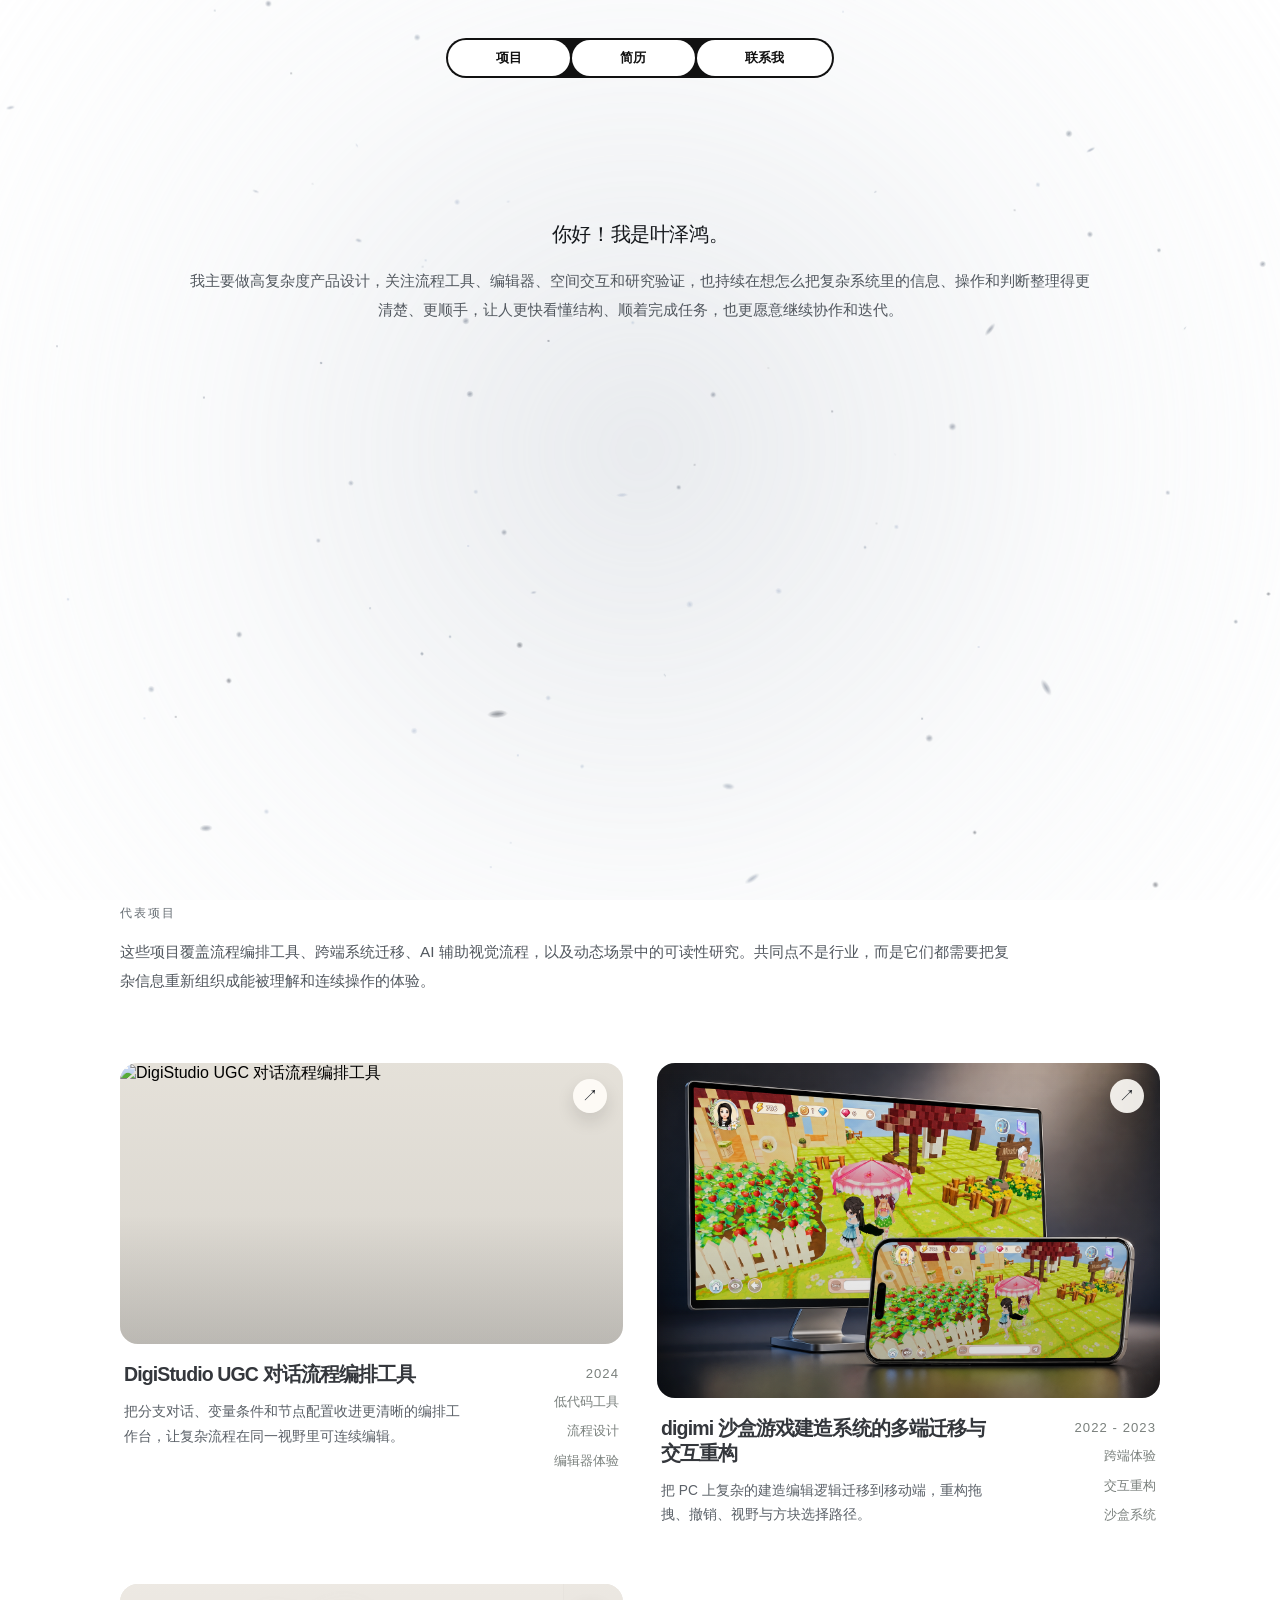
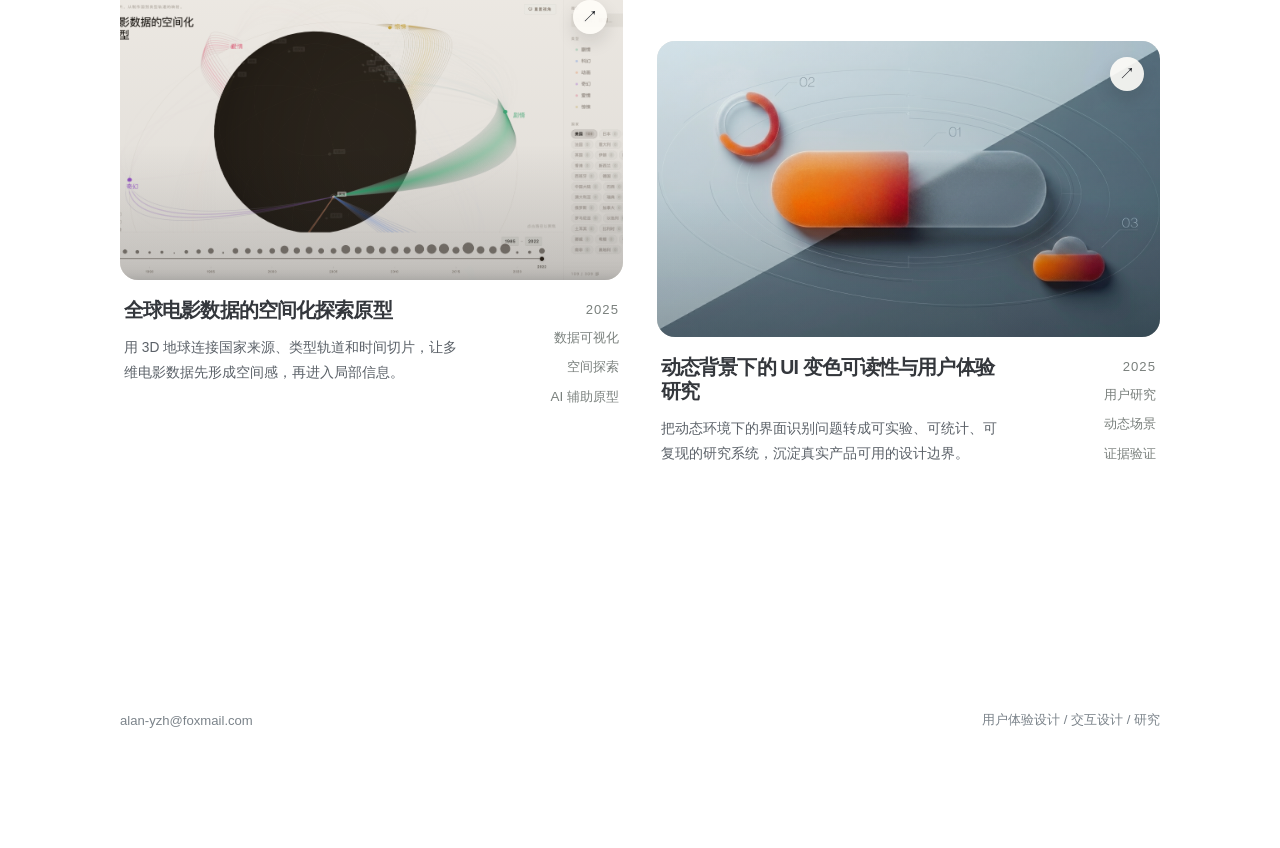
==== index.html @ 1cbdd687 "Initial commit" ====
<!DOCTYPE html>
<html lang="zh-CN">
  <head>
    <meta charset="UTF-8" />
    <meta name="viewport" content="width=device-width, initial-scale=1.0" />
    <title>叶泽鸿 | 作品集</title>
    <meta
      name="description"
      content="叶泽鸿的 UX 作品集首页，聚焦高复杂度 B 端中台、低代码工具、空间计算与研究驱动设计案例。"
    />
    <link rel="stylesheet" href="./css/styles.css?v=20260617-index-v23" />
  </head>
  <body>
    <div class="hero-particles" aria-hidden="true">
      <div class="particles-container" id="heroParticles"></div>
    </div>
    <header class="site-header">
      <nav class="site-nav pill-nav" aria-label="主导航">
        <a class="pill-link is-active" href="#work" aria-current="page">
          <span class="pill-link__label">项目</span>
          <span class="pill-link__label-hover" aria-hidden="true">项目</span>
          <span class="pill-link__surface" aria-hidden="true"></span>
        </a>
        <a class="pill-link" href="./assets/portfolio.pdf" target="_blank" rel="noreferrer">
          <span class="pill-link__label">简历</span>
          <span class="pill-link__label-hover" aria-hidden="true">简历</span>
          <span class="pill-link__surface" aria-hidden="true"></span>
        </a>
        <a class="pill-link" href="mailto:alan-yzh@foxmail.com">
          <span class="pill-link__label">联系我</span>
          <span class="pill-link__label-hover" aria-hidden="true">联系我</span>
          <span class="pill-link__surface" aria-hidden="true"></span>
        </a>
      </nav>
    </header>

    <main id="top">
      <section class="hero-section">
        <div class="hero-copy">
          <p class="eyebrow">你好！我是叶泽鸿。</p>
          <h1>
            我主要做高复杂度产品设计，关注流程工具、编辑器、空间交互和研究验证，也持续在想怎么把复杂系统里的信息、操作和判断整理得更清楚、更顺手，让人更快看懂结构、顺着完成任务，也更愿意继续协作和迭代。
          </h1>
        </div>
      </section>

      <section class="work-section" id="work">
        <div class="work-heading">
          <div>
            <p class="work-kicker">代表项目</p>
            <h2>
              这些项目覆盖流程编排工具、跨端系统迁移、AI 辅助视觉流程，以及动态场景中的可读性研究。共同点不是行业，而是它们都需要把复杂信息重新组织成能被理解和连续操作的体验。
            </h2>
          </div>
        </div>

        <div class="project-grid" id="projectGrid" aria-label="项目瀑布流"></div>
      </section>
    </main>

    <footer class="site-footer">
      <p>alan-yzh@foxmail.com</p>
      <p>用户体验设计 / 交互设计 / 研究</p>
    </footer>

    <div class="toast" id="toast" role="status" aria-live="polite">
      详细案例页正在整理中，当前先开放首页浏览。
    </div>

    <script src="./js/script.js?v=20260616-index-v23"></script>
  </body>
</html>
---- css/styles.css ----
:root {
  --bg: #ffffff;
  --surface: rgba(255, 255, 255, 0.92);
  --surface-soft: #f6f6f4;
  --text: #15181c;
  --muted: #666d73;
  --line: rgba(21, 24, 28, 0.08);
  --shadow: 0 14px 36px rgba(26, 28, 33, 0.05);
  --shadow-hover: 0 20px 52px rgba(26, 28, 33, 0.08);
  --navy: #0a1635;
  --orange: #da6f4a;
  --yellow: #efc44e;
  --blue: #4468d9;
  --green: #67a974;
  --pink: #d7a9ee;
  --radius: 28px;
  --radius-sm: 18px;
  --max-width: min(1040px, calc(100vw - 216px));
  --ease: 280ms cubic-bezier(0.2, 0.75, 0.2, 1);
  --space-xs: 0.5rem;
  --space-sm: 1rem;
  --space-md: 2rem;
  --space-lg: 4rem;
  --space-xl: 6.5rem;
  --font-h1: 2.75rem;
  --font-h2: 1.85rem;
  --font-h3: 1.25rem;
  --font-body: 1rem;
  --line-height-body: 1.65;
  --color-title: #0f172a;
  --color-body: #475569;
  --color-muted: #94a3b8;
  --blue-deep: #1e40af;
  --blue-light: #60a5fa;
  --gradient-primary: linear-gradient(135deg, #1e40af 0%, #60a5fa 100%);
  --bg-pure: #ffffff;
  --bg-subtle: #f8fafc;
  --bg-card: #ffffff;
  --border-hairline: 1px solid #e2e8f0;
  color-scheme: light;
  font-family: "Avenir Next", "SF Pro Display", "PingFang SC", "Hiragino Sans GB", "Microsoft YaHei", sans-serif;
}

.theme-digimi {
  --theme-accent: #ff7a00;
  --theme-accent-rgb: 255, 122, 0;
  --theme-bg-light: #ffffff;
  --editor-grid-dot: rgba(148, 163, 184, 0.18);
}

.theme-neighbor {
  --theme-accent: #007aff;
  --theme-accent-rgb: 0, 122, 255;
  --theme-bg-light: #f5f9ff;
  --editor-grid-dot: rgba(148, 163, 184, 0.18);
}

.theme-digistudio {
  --theme-accent: var(--blue-deep);
  --theme-accent-rgb: 30, 64, 175;
  --theme-bg-light: #ffffff;
  --editor-line: rgba(15, 23, 42, 0.12);
  --editor-line-strong: rgba(15, 23, 42, 0.18);
  --editor-highlight: rgba(255, 255, 255, 0.82);
  --editor-grid-dot: rgba(148, 163, 184, 0.18);
}

.theme-movie3d {
  --theme-accent: #5f79a4;
  --theme-accent-rgb: 95, 121, 164;
  --theme-bg-light: #ffffff;
  --gradient-primary: linear-gradient(135deg, #4d6690 0%, #a2b4cc 100%);
  --editor-grid-dot: rgba(148, 163, 184, 0.18);
  --movie-grid-dot: rgba(164, 178, 202, 0.16);
  --movie-line: rgba(95, 121, 164, 0.12);
  --movie-line-strong: rgba(95, 121, 164, 0.18);
  --movie-highlight: rgba(255, 255, 255, 0.84);
}

.theme-readability {
  --theme-accent: #b6781e;
  --theme-accent-rgb: 182, 120, 30;
  --theme-bg-light: #ffffff;
  --gradient-primary: linear-gradient(135deg, #8f6120 0%, #d2a352 100%);
  --readability-teal: #b6781e;
  --readability-teal-deep: #2c3035;
  --readability-safe: #5e6369;
  --readability-warn: #b6781e;
  --readability-danger: #2c3035;
  --readability-panel: #f5f5f7;
  --readability-line: rgba(182, 120, 30, 0.14);
  --readability-line-strong: rgba(44, 48, 53, 0.14);
  --readability-card-line: rgba(44, 48, 53, 0.11);
  --readability-card-line-warm: rgba(182, 120, 30, 0.2);
  --readability-card-highlight: rgba(255, 255, 255, 0.88);
  --readability-eyebrow-size: 0.78rem;
  --readability-title-size: clamp(1.875rem, 3.6vw, 2.5rem);
  --readability-subtitle-size: clamp(1.06rem, 1.45vw, 1.2rem);
  --readability-body-size: 1rem;
}

.canvas-grid-bg {
  background-image: radial-gradient(#e2e8f0 1.5px, transparent 1.5px);
  background-size: 16px 16px;
}

body.case-page {
  font-family: "Avenir Next", "SF Pro Display", "PingFang SC", "Hiragino Sans GB", "Microsoft YaHei", sans-serif;
  color: var(--color-title);
  line-height: var(--line-height-body);
  background-color: var(--bg-pure);
}

body:not(.case-page) {
  position: relative;
  isolation: isolate;
}

body:not(.case-page) > *:not(.hero-particles) {
  position: relative;
  z-index: 1;
}

body.case-page p {
  color: var(--color-body);
  max-width: 35rem;
  margin-bottom: var(--space-sm);
}

/* This case study uses full-width narrative blocks instead of the default narrow column. */
.theme-readability .case-main p,
.theme-readability .case-main blockquote {
  max-width: none;
}

body.case-page p strong {
  color: var(--color-title);
}

*,
*::before,
*::after {
  box-sizing: border-box;
}

html {
  scroll-behavior: smooth;
}

body {
  margin: 0;
  min-height: 100vh;
  background: var(--bg);
  color: var(--text);
  overflow-x: hidden;
}

img {
  display: block;
  max-width: 100%;
}

figure {
  margin: 0;
}

a {
  color: inherit;
  text-decoration: none;
}

button {
  font: inherit;
}

.site-header,
main,
.site-footer {
  width: var(--max-width);
  margin: 0 auto;
}

/* Homepage */
.site-header {
  display: flex;
  justify-content: center;
  align-items: center;
  gap: 24px;
  padding: 38px 0 30px;
  opacity: 0;
  animation: fadeUpSoft 720ms 80ms cubic-bezier(0.2, 0.75, 0.2, 1) forwards;
}

.site-nav {
  display: flex;
  align-items: center;
  gap: 36px;
  color: var(--muted);
}

.site-nav a {
  position: relative;
  font-size: 0.84rem;
  transition: color var(--ease);
}

.site-nav a::after {
  content: "";
  position: absolute;
  left: 0;
  bottom: -8px;
  width: 100%;
  height: 1px;
  border-radius: 0;
  background: var(--text);
  transform: scaleX(0);
  transform-origin: left;
  transition:
    transform var(--ease),
    background var(--ease);
}

.site-nav a:hover,
.site-nav a:focus-visible {
  color: var(--text);
}

.site-nav a:hover::after,
.site-nav a:focus-visible::after {
  background: var(--text);
  transform: scaleX(1);
}

.pill-nav {
  display: inline-flex;
  align-items: center;
  justify-content: center;
  gap: 2px;
  padding: 2px;
  border-radius: 999px;
  background: #111111;
  border: 0;
  box-shadow: none;
}

.site-nav.pill-nav {
  flex-wrap: nowrap;
}

.site-nav.pill-nav .pill-link:hover,
.site-nav.pill-nav .pill-link:focus-visible {
  color: #ffffff;
}

.case-links.pill-nav {
  justify-content: center;
}

.pill-nav--project {
  justify-content: center;
}

.pill-nav a::after,
.pill-link::after {
  display: none !important;
}

.pill-link {
  position: relative;
  display: inline-flex;
  align-items: center;
  justify-content: center;
  min-height: 36px;
  padding: 0 48px;
  border-radius: 999px;
  border: 0;
  background: #ffffff;
  color: #111111;
  font-size: 0.84rem;
  font-weight: 700;
  line-height: 1;
  letter-spacing: 0.01em;
  white-space: nowrap;
  transition:
    background-color 180ms ease,
    color var(--ease),
    border-color var(--ease);
}

.pill-link:hover,
.pill-link:focus-visible {
  background: #111111;
  color: #ffffff;
  outline: none;
}

.pill-link.is-active {
  background: #ffffff;
  color: #111111;
}

.pill-link.is-active:hover,
.pill-link.is-active:focus-visible {
  background: #111111;
  color: #ffffff;
}

.pill-link__label,
.pill-link__label-hover {
  position: relative;
  display: inline-flex;
  align-items: center;
  justify-content: center;
  pointer-events: none;
}

.pill-link__label-hover {
  display: none;
}

.pill-link__surface {
  display: none;
}

.hero-section {
  box-sizing: border-box;
  min-height: calc(100svh - 110px);
  padding: 112px 0 132px;
  display: grid;
  grid-template-columns: minmax(0, 1fr);
  gap: 0;
  align-items: start;
  justify-items: center;
}

.hero-particles {
  position: fixed;
  inset: 0;
  z-index: 0;
  pointer-events: none;
  overflow: hidden;
}

.hero-particles::before {
  content: "";
  position: absolute;
  left: 50%;
  top: 50%;
  width: min(136vw, 1720px);
  height: min(136vw, 1320px);
  border-radius: 999px;
  background:
    radial-gradient(circle at center, rgba(206, 211, 218, 0.72), rgba(233, 236, 240, 0.38) 42%, rgba(255, 255, 255, 0) 76%);
  filter: blur(14px);
  opacity: 0.62;
  transform: translate(-50%, -50%);
}

.particles-container {
  position: relative;
  width: 100%;
  height: 100%;
}

.particles-container canvas {
  display: block;
  width: 100%;
  height: 100%;
}

.hero-copy {
  display: grid;
  gap: 18px;
  width: 100%;
  max-width: none;
  justify-items: center;
  text-align: center;
  position: relative;
  z-index: 1;
}

.hero-copy > * {
  opacity: 0;
  animation: fadeUpSoft 760ms cubic-bezier(0.2, 0.75, 0.2, 1) forwards;
}

.hero-copy > *:nth-child(1) {
  animation-delay: 140ms;
}

.hero-copy > *:nth-child(2) {
  animation-delay: 220ms;
}

.hero-copy > *:nth-child(3) {
  animation-delay: 300ms;
}

.work-heading h2 {
  font-family: "Iowan Old Style", "Palatino Linotype", "Book Antiqua", Georgia, serif;
}

.hero-copy h1 {
  margin: 0;
  width: 100%;
  max-width: 900px;
  color: #52585f;
  font-family: inherit;
  font-size: 0.96rem;
  line-height: 1.9;
  letter-spacing: 0;
  font-weight: 400;
}

.hero-summary {
  margin: 0;
  color: #52585f;
  font-size: 1rem;
  line-height: 1.8;
}

.hero-summary {
  width: 100%;
  max-width: none;
  font-size: 0.9rem;
  line-height: 1.85;
  margin-top: 6px;
}

.hero-actions {
  display: flex;
  flex-wrap: wrap;
  gap: 16px;
  padding-top: 16px;
  justify-content: center;
}

.button {
  display: inline-flex;
  align-items: center;
  justify-content: center;
  min-height: 42px;
  padding: 0 16px;
  border-radius: 999px;
  border: 1px solid transparent;
  font-size: 0.88rem;
  transition:
    transform var(--ease),
    background-color var(--ease),
    border-color var(--ease),
    color var(--ease);
}

.button:hover,
.button:focus-visible {
  transform: translateY(-2px);
}

.button-primary {
  background: var(--text);
  color: #f8f6f1;
}

.button-secondary {
  background: rgba(255, 255, 255, 0.5);
  border-color: var(--line);
}

.eyebrow,
.work-kicker {
  margin: 0;
  font-size: 0.72rem;
  letter-spacing: 0.16em;
  text-transform: uppercase;
  color: var(--muted);
}

.eyebrow {
  font-size: 1.28rem;
  letter-spacing: -0.02em;
  text-transform: none;
  color: var(--text);
}

.work-section {
  padding: 8px 0 150px;
}

.work-heading {
  margin-bottom: 68px;
  grid-template-columns: minmax(0, 1fr);
  justify-items: stretch;
  gap: 16px;
  align-items: end;
}

.work-heading h2 {
  margin: 16px 0 0;
  max-width: 900px;
  color: #52585f;
  font-family: inherit;
  font-size: 0.96rem;
  line-height: 1.9;
  letter-spacing: 0;
  font-weight: 400;
}

.project-grid {
  column-count: 2;
  column-gap: 34px;
}

.project-card {
  --card-tilt: 0deg;
  --card-lift: 0px;
  position: relative;
  display: inline-block;
  width: 100%;
  margin: 0 0 58px;
  break-inside: avoid;
  padding: 0;
  border: 0;
  background: transparent;
  appearance: none;
  text-align: left;
  cursor: pointer;
}

.project-card:nth-child(even) {
  margin-top: 54px;
}

.project-card::before {
  content: "";
  position: absolute;
  inset: -12px;
  border-radius: 26px;
  background: #f3f3f1;
  box-shadow: 0 18px 48px rgba(26, 28, 33, 0.08);
  opacity: 0;
  transform: translateY(var(--card-lift)) rotate(var(--card-tilt)) scale(0.985);
  transform-origin: center top;
  transition:
    opacity var(--ease),
    transform var(--ease),
    box-shadow var(--ease);
  z-index: 0;
}

.project-card:nth-child(1) {
  animation-delay: 80ms;
}

.project-card:nth-child(2) {
  animation-delay: 150ms;
}

.project-card:nth-child(3) {
  animation-delay: 220ms;
}

.project-card:nth-child(4) {
  animation-delay: 290ms;
}

.project-frame {
  position: relative;
  background: transparent;
  border-radius: 18px;
  z-index: 1;
  border: 0;
  box-shadow: none;
  overflow: visible;
  transform: translateY(var(--card-lift)) rotate(var(--card-tilt));
  transform-origin: center top;
  transition: transform var(--ease);
}

.project-card:hover .project-frame,
.project-card:focus-visible .project-frame {
  box-shadow: none;
  animation: projectCardTiltBounce 320ms cubic-bezier(0.28, 0.9, 0.32, 1) both;
}

.project-cover {
  position: relative;
  aspect-ratio: var(--ratio, 1.2);
  --cursor-x: 50%;
  --cursor-y: 50%;
  background: #e9e5dd;
  z-index: 1;
  border-radius: 18px;
  overflow: hidden;
  transition:
    transform var(--ease),
    box-shadow var(--ease),
    filter var(--ease);
}

.project-cover::after {
  content: "";
  position: absolute;
  inset: 0;
  background:
    linear-gradient(180deg, rgba(12, 14, 18, 0.02) 0%, rgba(12, 14, 18, 0.08) 100%),
    linear-gradient(180deg, transparent 0%, transparent 54%, rgba(12, 14, 18, 0.14) 100%);
  pointer-events: none;
}

.project-cover img {
  width: 100%;
  height: 100%;
  object-fit: cover;
  object-position: var(--object-position, center);
  transition: filter 320ms ease;
}

.project-card:hover,
.project-card:focus-visible {
  --card-tilt: -1.2deg;
  --card-lift: -6px;
}

.project-card:hover .project-cover,
.project-card:focus-visible .project-cover {
  box-shadow: 0 24px 58px rgba(26, 28, 33, 0.12);
}

.project-card:hover::before,
.project-card:focus-visible::before {
  opacity: 1;
  transform: translateY(var(--card-lift)) rotate(var(--card-tilt)) scale(1);
  animation: projectCardTiltBounceShadow 320ms cubic-bezier(0.28, 0.9, 0.32, 1) both;
}

.project-card:hover .project-cover img,
.project-card:focus-visible .project-cover img {
  filter: saturate(1.04) contrast(1.02);
}

.project-overlay {
  position: absolute;
  inset: 16px 16px auto 16px;
  display: flex;
  align-items: flex-start;
  justify-content: end;
  gap: 10px;
  z-index: 1;
}

.project-hover-label {
  position: absolute;
  left: var(--cursor-x);
  top: var(--cursor-y);
  display: inline-flex;
  align-items: center;
  padding: 0;
  color: rgba(255, 255, 255, 0.96);
  font-size: 0.8rem;
  font-weight: 600;
  letter-spacing: 0.04em;
  text-shadow: 0 2px 14px rgba(16, 17, 20, 0.32);
  opacity: 0;
  transform: translate(-50%, calc(-100% - 14px)) scale(0.96);
  transition:
    left 140ms cubic-bezier(0.2, 0.75, 0.2, 1),
    top 140ms cubic-bezier(0.2, 0.75, 0.2, 1),
    opacity var(--ease),
    transform var(--ease);
  pointer-events: none;
  mix-blend-mode: screen;
}

.project-arrow {
  position: static;
  display: inline-flex;
  align-items: center;
  justify-content: center;
  width: 34px;
  height: 34px;
  border-radius: 999px;
  background: rgba(255, 253, 249, 0.9);
  color: #1a1d23;
  font-size: 0.98rem;
  box-shadow: 0 8px 18px rgba(16, 17, 20, 0.12);
  transition:
    transform var(--ease),
    background-color var(--ease),
    color var(--ease);
}

.project-card:nth-child(1) .project-arrow,
.project-card:nth-child(2) .project-arrow,
.project-card:nth-child(3) .project-arrow,
.project-card:nth-child(4) .project-arrow {
  background: rgba(255, 253, 249, 0.9);
  color: #1a1d23;
}

.project-card:hover .project-arrow,
.project-card:focus-visible .project-arrow {
  transform: translateX(2px);
  background: #ececea;
}

.project-card:hover .project-hover-label,
.project-card:focus-visible .project-hover-label {
  opacity: 1;
  transform: translate(-50%, calc(-100% - 18px)) scale(1);
}

.project-meta {
  position: relative;
  z-index: 2;
  margin-top: 18px;
  padding: 0 4px;
  color: var(--text);
  transform: translateY(var(--card-lift)) rotate(var(--card-tilt));
  transform-origin: center top;
  transition: transform var(--ease);
}

.project-meta-row {
  display: grid;
  grid-template-columns: minmax(0, 1fr) auto;
  gap: 20px;
  align-items: start;
}

.project-copy {
  max-width: none;
}

.project-title {
  margin: 0;
  color: #34373c;
  font-size: clamp(1.22rem, 1.32vw, 1.6rem);
  font-weight: 700;
  line-height: 1.24;
  letter-spacing: -0.045em;
  transition: color var(--ease);
}

.project-card:hover .project-title,
.project-card:focus-visible .project-title {
  color: #202328;
}

.project-note {
  margin: 14px 0 0;
  color: #5b6168;
  font-size: 0.86rem;
  line-height: 1.8;
}

.project-side {
  min-width: 136px;
  display: grid;
  justify-items: end;
  gap: 10px;
  padding-top: 4px;
}

.project-year {
  margin: 0;
  color: #7a807d;
  font-size: 0.82rem;
  letter-spacing: 0.08em;
}

.project-disciplines {
  display: grid;
  gap: 8px;
  justify-items: end;
}

.project-disciplines span {
  color: #7a807d;
  font-size: 0.84rem;
  line-height: 1.6;
  text-align: right;
}

.site-footer {
  display: flex;
  align-items: center;
  justify-content: space-between;
  gap: 16px;
  padding: 24px 0 56px;
  color: #7b838a;
  font-size: 0.82rem;
}

.reveal-on-scroll {
  opacity: 0;
  transform: translateY(26px);
  transition:
    opacity 720ms var(--ease),
    transform 720ms var(--ease);
  transition-delay: var(--reveal-delay, 0ms);
  will-change: opacity, transform;
}

.reveal-on-scroll.is-visible {
  opacity: 1;
  transform: translateY(0);
}

.toast {
  position: fixed;
  left: 50%;
  bottom: 26px;
  transform: translateX(-50%) translateY(20px);
  padding: 14px 18px;
  border-radius: 999px;
  background: rgba(17, 21, 26, 0.94);
  color: #f8f5ef;
  font-size: 0.95rem;
  letter-spacing: 0.01em;
  opacity: 0;
  pointer-events: none;
  transition:
    opacity var(--ease),
    transform var(--ease);
  box-shadow: 0 18px 48px rgba(15, 17, 26, 0.24);
}

.toast.is-visible {
  opacity: 1;
  transform: translateX(-50%) translateY(0);
}

@keyframes fadeUpSoft {
  from {
    opacity: 0;
    transform: translateY(22px);
  }

  to {
    opacity: 1;
    transform: translateY(0);
  }
}

@media (prefers-reduced-motion: reduce) {
  .site-header,
  .hero-copy > * {
    opacity: 1;
    animation: none !important;
  }

  html {
    scroll-behavior: auto;
  }

  *,
  *::before,
  *::after {
    animation: none !important;
    transition: none !important;
  }
}

@media (max-width: 1100px) {
  :root {
    --max-width: calc(100vw - 84px);
  }

  .site-nav {
    gap: 28px;
  }

  .site-nav.pill-nav,
  .case-links.pill-nav {
    gap: 2px;
  }

  .hero-section,
  .work-heading {
    grid-template-columns: 1fr;
  }

  .project-grid {
    column-gap: 24px;
  }

  .project-meta-row {
    grid-template-columns: 1fr;
    gap: 16px;
  }

  .project-copy {
    max-width: none;
  }

  .project-side,
  .project-disciplines {
    justify-items: start;
  }

  .project-disciplines span {
    text-align: left;
  }
}

@media (max-width: 760px) {
  :root {
    --max-width: calc(100vw - 28px);
  }

  .site-header {
    justify-content: center;
    gap: 16px;
    padding-top: 22px;
  }

  .site-nav {
    justify-content: center;
    gap: 18px 24px;
  }

  .site-nav.pill-nav,
  .case-links.pill-nav {
    gap: 2px;
    flex-wrap: wrap;
  }

  .pill-link {
    min-height: 34px;
    padding: 0 36px;
  }

  .hero-section {
    min-height: calc(100svh - 78px);
    padding: 54px 0 64px;
    gap: 24px;
  }

  .hero-particles::before {
    width: 150vw;
    height: 150vw;
    transform: translate(-50%, -50%);
  }

  .hero-copy {
    justify-items: center;
    text-align: center;
  }

  .hero-copy h1 {
    max-width: none;
    font-size: 0.94rem;
  }

  .eyebrow {
    font-size: 1.08rem;
  }

  .hero-actions {
    flex-direction: column;
    align-items: stretch;
  }

  .button {
    width: 100%;
  }

  .project-grid {
    column-count: 1;
  }

  .work-section {
    padding-top: 20px;
  }

  .work-heading {
    margin-bottom: 32px;
  }

  .work-heading h2 {
    max-width: none;
  }

  .project-overlay {
    inset: 12px 12px auto 12px;
  }

  .project-card {
    margin-bottom: 56px;
  }

  .project-card:nth-child(even) {
    margin-top: 0;
  }

  .project-card::before {
    inset: -12px;
    border-radius: 24px;
  }

  .project-title {
    font-size: clamp(1.3rem, 5.2vw, 1.7rem);
  }

  .project-note {
    font-size: 0.88rem;
  }

  .project-side {
    min-width: 0;
    gap: 8px;
  }

  .site-footer {
    flex-direction: column;
    align-items: flex-start;
    padding-top: 0;
    padding-bottom: 36px;
  }
}

/* Unified case-page architecture */
.case-page {
  --case-max-width: min(1180px, calc(100vw - 144px));
  --case-radius: 22px;
  --case-radius-lg: 28px;
  --case-border: rgba(21, 24, 28, 0.08);
  --case-surface: rgba(255, 255, 255, 0.78);
  --case-shadow: 0 18px 42px rgba(18, 20, 27, 0.05);
  --case-shadow-hover: 0 24px 54px rgba(18, 20, 27, 0.08);
  background: var(--bg-pure);
}

.case-nav,
.case-main,
.case-hero,
.case-section-grid,
.case-impact {
  width: var(--case-max-width);
  margin: 0 auto;
}

.case-main {
  padding-bottom: 5.5rem;
}

.case-nav {
  display: flex;
  justify-content: center;
  align-items: center;
  padding: 34px 0 14px;
  position: relative;
}

.case-nav::after {
  display: none;
}

.case-brand {
  font-size: 0.96rem;
  font-weight: 700;
  letter-spacing: 0.14em;
  text-transform: uppercase;
}

.case-brand.pill-link {
  min-height: 42px;
  padding: 0 18px;
  font-size: 0.84rem;
  font-weight: 600;
  letter-spacing: 0;
  text-transform: none;
}

.case-links {
  display: flex;
  align-items: center;
  gap: 0;
}

.case-links a {
  color: inherit;
}

.case-hero {
  display: grid;
  grid-template-columns: minmax(0, 0.92fr) minmax(0, 1.08fr);
  gap: 48px;
  padding: 66px 0 84px;
  align-items: start;
}

.case-copy--hero h1 {
  margin: 0 0 1.4rem;
  max-width: 11ch;
  font-size: clamp(2.5rem, 3.65vw, 4rem);
  line-height: 1.04;
  letter-spacing: -0.05em;
  color: var(--color-title);
}

.case-hero-subtitle {
  margin: -0.45rem 0 1.15rem;
  max-width: 24ch;
  font-size: clamp(1.02rem, 1.45vw, 1.28rem);
  line-height: 1.5;
  letter-spacing: -0.02em;
  color: var(--color-body);
}

.case-copy--hero p {
  font-size: 1rem;
  line-height: 1.82;
  color: var(--color-body);
}

.case-copy {
  min-width: 0;
  max-width: 31rem;
}

.case-eyebrow {
  margin: 0 0 var(--space-sm);
  color: var(--blue-deep);
  font-family: "SFMono-Regular", "SF Mono", "IBM Plex Mono", "Menlo", monospace;
  font-size: 0.8rem;
  font-weight: 700;
  letter-spacing: 0.14em;
  text-transform: uppercase;
}

.case-meta-list {
  display: grid;
  grid-template-columns: repeat(3, minmax(0, 1fr));
  gap: 0.9rem;
  margin: 1.9rem 0 0;
  padding: 0;
}

.case-meta-list div {
  padding-top: 0.9rem;
  border-top: 1px solid rgba(21, 24, 28, 0.08);
}

.case-meta-list dt {
  color: #777777;
  font-size: 0.76rem;
  letter-spacing: 0.12em;
  text-transform: uppercase;
}

.case-meta-list dd {
  margin: 0.4rem 0 0;
  color: var(--color-title);
  font-size: 0.96rem;
  font-weight: 600;
}

.case-section-grid {
  display: grid;
  grid-template-columns: minmax(0, 0.92fr) minmax(0, 1.08fr);
  gap: 46px;
  padding: 72px 0;
  align-items: start;
  border-bottom: 1px solid rgba(21, 24, 28, 0.05);
}

.case-section-grid h2 {
  margin: 0 0 1.35rem;
  font-size: clamp(1.8rem, 2.45vw, 2.35rem);
  line-height: 1.1;
  letter-spacing: -0.05em;
  color: var(--color-title);
}

.case-h3-bullet {
  font-size: 1.14rem;
  font-weight: 700;
  color: var(--color-title);
  border-left: 3px solid var(--blue-deep);
  padding-left: 14px;
  margin-top: 0;
  margin-bottom: 1rem;
}

.case-copy h4 {
  margin: 0 0 0.5rem;
  color: var(--blue-deep);
  font-size: 0.78rem;
  font-weight: 700;
  letter-spacing: 0.12em;
  text-transform: uppercase;
}

.case-copy p strong,
.case-copy li strong {
  color: var(--color-title);
}

.case-copy p,
.case-copy li {
  color: var(--color-body);
  line-height: 1.84;
}

.case-note-block {
  padding-top: 0.15rem;
}

.case-note-block + .case-note-block {
  margin-top: 1.4rem;
}

.case-visual-stack {
  display: grid;
  gap: 1.35rem;
}

.visual-anchor-card {
  background: #f6f6f3;
  border-radius: var(--case-radius);
  padding: 20px;
  transition: background-color var(--ease);
}

.visual-anchor-card:hover {
  background: #f3f3f0;
}

.visual-anchor-card img {
  width: 100%;
  height: auto;
  border-radius: 16px;
}

.case-hero-visual {
  margin: 0;
}

.case-hero-visual img {
  width: 100%;
  height: auto;
  border-radius: 26px;
}

.case-browser-shell {
  border: var(--border-hairline);
  border-radius: 24px;
  background: var(--bg-card);
  box-shadow: 0 30px 60px rgba(15, 23, 42, 0.05);
  overflow: hidden;
}

.case-browser-shell__bar {
  display: flex;
  align-items: center;
  gap: 8px;
  height: 42px;
  padding: 0 16px;
  border-bottom: var(--border-hairline);
  background: rgba(248, 250, 252, 0.78);
}

.case-browser-shell__bar span {
  width: 10px;
  height: 10px;
  border-radius: 999px;
}

.case-browser-shell__bar span:nth-child(1) {
  background: #fb7185;
}

.case-browser-shell__bar span:nth-child(2) {
  background: #fbbf24;
}

.case-browser-shell__bar span:nth-child(3) {
  background: #34d399;
}

.case-media-panel {
  background: var(--bg-subtle);
  border-radius: var(--case-radius);
  padding: 18px;
}

.case-media-panel--pair {
  padding: 18px;
}

.case-media-panel--marquee {
  padding: 16px 0 16px 16px;
}

.case-media-stack {
  display: grid;
  gap: 14px;
}

.case-media-stack > *:first-child img {
  border: 1px solid rgba(21, 24, 28, 0.1);
}

.case-media-stack > *:not(:first-child) img {
  border: 0;
}

.case-image-pair {
  display: grid;
  grid-template-columns: 1fr 1fr;
  gap: var(--space-md);
}

.case-image-card {
  margin: 0;
}

.case-image-card figcaption {
  margin: 0 0 0.75rem;
  color: var(--blue-deep);
  font-size: 0.78rem;
  font-weight: 700;
  letter-spacing: 0.08em;
  text-transform: uppercase;
}

.case-image-card img {
  width: 100%;
  aspect-ratio: 16 / 10;
  object-fit: cover;
  border-radius: 18px;
  transition: filter var(--ease);
}

.case-image-card:hover img {
  filter: saturate(1.01);
}

.case-image-card--plain-frame img {
  border: var(--border-hairline);
}

.case-image-card--contain img {
  aspect-ratio: auto;
  object-fit: contain;
  background: var(--bg-card);
}

.case-state-flow {
  display: grid;
  grid-template-columns: repeat(3, 1fr);
  gap: 14px;
  margin-top: 1.35rem;
  padding-top: 1.1rem;
  border-top: 1px solid rgba(21, 24, 28, 0.08);
}

.case-state-flow article {
  position: relative;
  min-width: 0;
  padding: 0.35rem 1rem 0 0;
}

.case-state-flow article:not(:last-child)::after {
  content: "→";
  position: absolute;
  top: 0;
  right: 0;
  color: var(--theme-accent);
  font-weight: 900;
}

.case-state-flow strong {
  display: inline-grid;
  place-items: center;
  width: 2rem;
  height: 2rem;
  margin-bottom: 0.65rem;
  border-radius: 999px;
  background: var(--theme-accent);
  color: #ffffff;
  font-size: 0.78rem;
}

.case-state-flow span {
  display: block;
  color: #111111;
  font-size: 0.95rem;
  font-weight: 700;
}

.case-state-flow p {
  margin-bottom: 0;
  font-size: 0.88rem;
}

.case-proof-list {
  display: grid;
  gap: 0.85rem;
  margin: 1.35rem 0 0;
  padding: 0;
  list-style: none;
}

.case-proof-list li {
  position: relative;
  padding-left: 1.25rem;
}

.case-proof-list li::before {
  content: "";
  position: absolute;
  left: 0;
  top: 0.55rem;
  width: 0.45rem;
  height: 0.45rem;
  border-radius: 999px;
  background: var(--theme-accent);
}

.case-impact {
  padding: 72px 0;
  background: transparent;
}

.metric-grid {
  display: grid;
  grid-template-columns: repeat(2, minmax(0, 1fr));
  gap: 28px;
  margin-top: 1.4rem;
  padding-top: 1.2rem;
  border-top: 1px solid rgba(21, 24, 28, 0.08);
}

.metric-grid article {
  min-width: 0;
  padding-right: 1.2rem;
}

.metric-grid article + article {
  padding-left: 1.8rem;
  border-left: 1px solid rgba(21, 24, 28, 0.08);
}

.metric-grid span {
  display: block;
  color: #777777;
  font-size: 0.9rem;
  font-weight: 700;
  letter-spacing: 0.04em;
  text-transform: uppercase;
}

.metric-number {
  font-size: 3.15rem;
  font-weight: 800;
  color: var(--blue-deep);
  line-height: 1;
  font-variant-numeric: tabular-nums;
}

.metric-number--inline {
  display: inline-flex;
  align-items: baseline;
  gap: 0.28em;
  white-space: nowrap;
}

.metric-number--compact {
  font-size: clamp(1.9rem, 3.15vw, 2.55rem);
  gap: 0.2em;
}

.metric-number--inline > span {
  display: inline;
  color: inherit;
  font: inherit;
  letter-spacing: inherit;
  text-transform: none;
}

.case-process {
  display: grid;
  grid-template-columns: repeat(4, 1fr);
  gap: 0;
  margin: 0 auto 8px;
  padding: 0;
  list-style: none;
  border-top: 1px solid rgba(21, 24, 28, 0.08);
  border-bottom: 1px solid rgba(21, 24, 28, 0.08);
}

.case-process li {
  padding: 1.2rem 1.2rem 1.3rem;
  background: transparent;
}

.case-process li + li {
  border-left: 1px solid rgba(21, 24, 28, 0.08);
}

.case-process span {
  display: inline-block;
  margin-bottom: 0.6rem;
  color: var(--theme-accent);
  font-size: 0.76rem;
  font-weight: 800;
  letter-spacing: 0.12em;
  text-transform: uppercase;
}

.case-process strong {
  display: block;
  margin-bottom: 0.5rem;
  color: #111111;
}

.case-process p {
  margin-bottom: 0;
  color: #596168;
  font-size: 0.9rem;
  line-height: 1.76;
}

.case-hero--digistudio {
  grid-template-columns: minmax(0, 0.45fr) minmax(0, 0.55fr);
  align-items: center;
}

.case-process--flow {
  display: flex;
  gap: 0;
  border: 0;
  background: var(--bg-subtle);
  border-radius: 28px;
  padding: 0.55rem 0;
}

.case-process--flow li {
  position: relative;
  flex: 1;
  padding: 1rem 1.35rem 1.05rem 1.2rem;
}

.case-process--flow li + li {
  border-left: 0;
}

.case-process--flow li:not(:last-child)::after {
  content: "→";
  position: absolute;
  right: -0.45rem;
  top: 50%;
  transform: translateY(-50%);
  color: var(--color-muted);
  font-size: 1rem;
}

.case-process--flow span {
  display: inline-grid;
  place-items: center;
  width: 2rem;
  height: 2rem;
  margin-bottom: 0.7rem;
  border-radius: 999px;
  background: rgba(30, 64, 175, 0.08);
  color: var(--blue-deep);
  letter-spacing: 0;
}

.case-section-grid--problem {
  grid-template-columns: minmax(0, 0.66fr) minmax(20rem, 0.34fr);
}

.case-problem-visual {
  align-self: start;
  display: flex;
  justify-content: flex-start;
}

.case-image-card--problem {
  width: 100%;
  max-width: 27rem;
  margin-left: 0;
  padding: 12px;
  border: var(--border-hairline);
  border-radius: 20px;
  background: var(--bg-card);
}

.case-image-card--problem img {
  aspect-ratio: 4 / 5.2;
  object-fit: cover;
  object-position: top center;
}

.case-industry-compare {
  position: relative;
  margin-top: 1.5rem;
  padding: 1.05rem 1.1rem 1.05rem 1.35rem;
  background: var(--bg-subtle);
  border-radius: 18px;
}

.case-industry-compare::before {
  content: "";
  position: absolute;
  left: 0;
  top: 0;
  bottom: 0;
  width: 3px;
  border-radius: 999px;
  background: var(--gradient-primary);
}

.case-industry-compare__label {
  margin: 0 0 0.45rem;
  color: var(--blue-deep);
  font-size: 0.78rem;
  font-weight: 700;
  letter-spacing: 0.12em;
  text-transform: uppercase;
}

.case-gallery-marquee {
  overflow: hidden;
  padding: 0.4rem 0 0.1rem;
  mask-image: linear-gradient(90deg, transparent, #000 8%, #000 92%, transparent);
}

.case-section-grid--gallery {
  align-items: center;
  overflow: hidden;
}

.case-gallery-track {
  display: flex;
  width: max-content;
  gap: 20px;
  animation: case-gallery-scroll 40s linear infinite;
}

.case-gallery-marquee:hover .case-gallery-track {
  animation-play-state: paused;
}

.case-gallery-track figure {
  flex: 0 0 clamp(16rem, 24vw, 23rem);
  margin: 0;
  overflow: hidden;
  border-radius: 18px;
  transition: filter var(--ease);
}

.case-gallery-track figure:hover {
  filter: saturate(1.02);
}

.case-gallery-track img {
  width: 100%;
  aspect-ratio: 4 / 3;
  object-fit: cover;
}

.theme-digistudio .case-hero-visual img {
  border-radius: 0 0 24px 24px;
}

.theme-digistudio .case-copy--hero h1 {
  max-width: 11ch;
}

.theme-digistudio .case-hero-subtitle {
  max-width: 26ch;
}

.theme-digistudio .case-copy {
  max-width: 38rem;
}

.theme-digistudio .case-media-panel {
  background: var(--bg-subtle);
}

.theme-digistudio .visual-anchor-card {
  background: var(--bg-subtle);
}

.theme-digimi.case-page,
.theme-neighbor.case-page,
.theme-digistudio.case-page,
.theme-movie3d.case-page {
  background-image:
    radial-gradient(circle at 1px 1px, var(--editor-grid-dot) 1px, transparent 0),
    linear-gradient(180deg, rgba(255, 255, 255, 0.94), rgba(255, 255, 255, 0.94));
  background-size: 18px 18px, auto;
}

.theme-digistudio .case-hero,
.theme-digistudio .case-section-grid {
  gap: 30px;
}

.theme-digistudio .case-copy--hero p {
  max-width: 42rem;
}

.theme-digistudio .case-section-grid--journey .case-copy {
  display: block;
  width: 100%;
  max-width: none;
}

.theme-digistudio .case-hero--digistudio {
  grid-template-columns: minmax(0, 0.48fr) minmax(0, 0.52fr);
}

.theme-digistudio .case-section-grid--problem {
  grid-template-columns: minmax(0, 0.68fr) minmax(21rem, 0.32fr);
  gap: 26px;
}

.theme-digistudio .case-phase-tabs {
  grid-template-columns: minmax(0, 0.54fr) minmax(0, 0.46fr);
  gap: 24px;
}

.theme-digistudio .case-phase-intro {
  width: 100%;
  max-width: none;
}

.theme-digistudio .case-phase-intro p,
.theme-digistudio .case-impact .case-copy p {
  max-width: none;
}

.theme-digistudio .case-impact .case-copy {
  width: 100%;
  max-width: none;
}

.theme-digistudio .case-tab {
  padding-right: 0.6rem;
}

.theme-digistudio .case-tab-list {
  padding-right: 0.2rem;
}

.theme-digistudio .case-impact .metric-grid--three {
  margin-top: 1.65rem;
}

.theme-digistudio .case-section-grid--closing {
  grid-template-columns: 1fr;
  gap: 0;
}

.theme-digistudio .case-section-grid--closing .case-copy {
  width: 100%;
  max-width: none;
}

.theme-digistudio .case-copy--closing h2 {
  width: 100%;
  max-width: none;
}

.theme-digistudio .case-section-grid--closing .case-closing-subtitle,
.theme-digistudio .case-section-grid--closing .case-callout-line {
  width: 100%;
  max-width: none;
}

.theme-movie3d .case-eyebrow,
.theme-movie3d .case-image-card figcaption,
.theme-movie3d .case-industry-compare__label {
  color: var(--theme-accent);
}

.theme-movie3d .case-h3-bullet {
  border-left-color: var(--theme-accent);
}

.theme-movie3d .case-hero {
  gap: 24px;
}

.theme-movie3d .case-hero--movie {
  grid-template-columns: 1fr;
  align-items: start;
  padding-top: 52px;
  padding-bottom: 68px;
}

.theme-movie3d .case-hero-visual--movie-cover {
  margin: 0;
  padding: 0;
  background: transparent;
  border: 0;
  box-shadow: none;
}

.theme-movie3d .case-hero-visual--movie-cover img {
  display: block;
  width: 100%;
  aspect-ratio: auto;
  object-fit: contain;
  border-radius: 28px;
  background: transparent;
  box-shadow: none;
}

.theme-movie3d .case-copy--hero {
  width: 100%;
  max-width: none;
}

.theme-movie3d .case-copy--hero h1 {
  max-width: none;
  font-size: clamp(2.25rem, 4.9vw, 3.5rem);
  line-height: 1.04;
}

.theme-movie3d .case-hero-subtitle {
  max-width: none;
  font-size: clamp(1.0625rem, 2vw, 1.25rem);
  line-height: 1.56;
  color: #51637d;
}

.theme-movie3d .case-copy--hero p {
  max-width: none;
  font-size: 1rem;
  line-height: 1.82;
}

.theme-movie3d .case-copy,
.theme-movie3d .case-hero--movie .case-copy {
  width: 100%;
  max-width: none;
}

.theme-movie3d .case-copy--hero .case-meta-list {
  width: 100%;
  max-width: none;
  margin-top: 1.55rem;
}

.theme-movie3d .case-phase-intro,
.theme-movie3d .case-impact .case-copy {
  width: 100%;
  max-width: none;
}

.theme-movie3d .case-phase-intro p,
.theme-movie3d .case-impact .case-copy p {
  max-width: none;
  font-size: 1rem;
  line-height: 1.82;
}

.theme-movie3d .case-meta-list {
  grid-template-columns: repeat(4, minmax(0, 1fr));
}

.theme-movie3d .case-meta-list dd {
  font-size: 0.92rem;
}

.theme-movie3d .case-browser-shell {
  border-color: var(--movie-line-strong);
  box-shadow:
    inset 0 1px 0 var(--movie-highlight),
    0 28px 54px rgba(53, 70, 101, 0.07);
}

.theme-movie3d .case-browser-shell__bar {
  background: rgba(248, 250, 252, 0.9);
  border-bottom-color: var(--movie-line);
}

.theme-movie3d .case-process--flow {
  padding: 0;
  border-radius: 0;
  background: transparent;
  box-shadow: none;
}

.theme-movie3d .case-process--flow li:not(:last-child)::after {
  color: rgba(95, 121, 164, 0.46);
}

.theme-movie3d .case-industry-compare {
  margin-top: 1.55rem;
  padding: 1rem 0 0 1.1rem;
  border-radius: 0;
  background: transparent;
  box-shadow: none;
  border-top: 1px solid rgba(21, 24, 28, 0.08);
}

.theme-movie3d .case-section-grid--closing {
  grid-template-columns: minmax(0, 0.52fr) minmax(0, 0.48fr);
}

.theme-movie3d .case-section-grid--closing .case-statement,
.theme-movie3d .case-section-grid--closing .case-callout-line {
  max-width: 34rem;
}

.theme-movie3d .case-callout-line strong {
  color: var(--theme-accent);
}

.theme-movie3d .case-h3-bullet {
  font-size: 1.25rem;
  line-height: 1.45;
}

.theme-movie3d .case-image-card--movie-focus,
.theme-movie3d .case-image-card--movie-panel {
  margin: 0;
  padding: clamp(14px, 1.8vw, 18px);
  border: 0;
  border-radius: 24px;
  background: var(--bg-subtle);
  box-shadow: none;
}

.theme-movie3d .case-image-card--movie-focus figcaption,
.theme-movie3d .case-image-card--movie-panel figcaption {
  margin-bottom: 0.85rem;
}

.theme-movie3d .movie-observation,
.theme-movie3d .movie-wide-section,
.theme-movie3d .movie-diagonal-section,
.theme-movie3d .movie-experience-band {
  position: relative;
  padding: 5rem 0 5.35rem;
  border-bottom: 1px solid rgba(21, 24, 28, 0.05);
}

.theme-movie3d .movie-observation {
  display: grid;
  gap: 2rem;
}

.theme-movie3d .movie-observation__intro {
  display: grid;
  grid-template-columns: 1fr;
  gap: 1rem;
  align-items: start;
}

.theme-movie3d .movie-observation__lead h2,
.theme-movie3d .movie-wide-section__title h2,
.theme-movie3d .movie-experience-band__title h2 {
  margin: 0;
  color: var(--color-title);
  letter-spacing: -0.05em;
}

.theme-movie3d .movie-observation__lead h2 {
  max-width: none;
  font-size: clamp(1.875rem, 3.6vw, 2.5rem);
  line-height: 1.08;
}

.theme-movie3d .movie-observation__aside {
  width: 100%;
  max-width: none;
  margin-left: 0;
  padding: 0.2rem 0 0;
}

.theme-movie3d .movie-observation__aside p,
.theme-movie3d .movie-wide-section__intro,
.theme-movie3d .movie-experience-band__note {
  max-width: none;
  margin: 0;
}

.theme-movie3d .movie-observation__visual {
  margin: 0;
}

.theme-movie3d .movie-observation__summary {
  display: grid;
  grid-template-columns: minmax(0, 1.08fr) minmax(0, 0.92fr);
  gap: 2rem;
  align-items: start;
}

.theme-movie3d .movie-observation__summary > p {
  max-width: 38rem;
  margin: 0;
  font-size: 1rem;
  line-height: 1.82;
}

.theme-movie3d .movie-point-strip,
.theme-movie3d .movie-inline-points {
  list-style: none;
  margin: 0;
  padding: 0;
}

.theme-movie3d .movie-point-strip {
  display: grid;
  grid-template-columns: repeat(3, minmax(0, 1fr));
  gap: 1.6rem;
}

.theme-movie3d .movie-point-strip li {
  min-width: 0;
  padding-top: 0.2rem;
  color: var(--color-body);
}

.theme-movie3d .movie-point-strip li + li {
  padding-left: 0;
}

.theme-movie3d .movie-point-strip strong,
.theme-movie3d .movie-inline-points strong,
.theme-movie3d .movie-diagonal-section__flow strong {
  color: var(--color-title);
}

.theme-movie3d .movie-wide-section {
  display: grid;
  gap: 1.9rem;
}

.theme-movie3d .movie-wide-section__header {
  display: grid;
  grid-template-columns: 1fr;
  gap: 1rem;
  align-items: start;
}

.theme-movie3d .movie-wide-section__title h2,
.theme-movie3d .movie-experience-band__title h2 {
  max-width: none;
  font-size: clamp(1.875rem, 3.2vw, 2.5rem);
  line-height: 1.08;
}

.theme-movie3d .movie-wide-section__intro {
  width: 100%;
  max-width: none;
  justify-self: start;
  padding-bottom: 0.25rem;
  font-size: 1rem;
  line-height: 1.78;
}

.theme-movie3d .movie-wide-section__visual,
.theme-movie3d .movie-experience-band__visual {
  margin: 0;
}

.theme-movie3d .movie-visual-grid {
  display: grid;
  gap: 1rem;
}

.theme-movie3d .movie-visual-grid--triple {
  grid-template-columns: repeat(3, minmax(0, 1fr));
}

.theme-movie3d .movie-visual-grid--quad {
  grid-template-columns: repeat(2, minmax(0, 1fr));
}

.theme-movie3d .movie-inline-points {
  display: grid;
  grid-template-columns: repeat(3, minmax(0, 1fr));
  gap: 1.8rem;
  padding-top: 0.8rem;
}

.theme-movie3d .movie-inline-points article {
  min-width: 0;
  padding-top: 1rem;
}

.theme-movie3d .movie-inline-points article + article {
  padding-left: 0;
}

.theme-movie3d .movie-inline-points span {
  display: inline-flex;
  align-items: center;
  min-height: 1.7rem;
  margin-bottom: 0.65rem;
  padding: 0 0.7rem;
  border: 1px solid rgba(95, 121, 164, 0.16);
  border-radius: 999px;
  color: var(--theme-accent);
  font-size: 0.72rem;
  font-weight: 700;
  letter-spacing: 0.12em;
  text-transform: uppercase;
  background: rgba(255, 255, 255, 0.72);
}

.theme-movie3d .movie-diagonal-section {
  display: grid;
  grid-template-columns: 1fr;
  gap: 1.4rem;
  align-items: start;
}

.theme-movie3d .movie-diagonal-section__copy {
  grid-column: 1;
  grid-row: 1;
  position: relative;
  z-index: 1;
}

.theme-movie3d .movie-diagonal-section__copy h2 {
  margin: 0;
  max-width: none;
  color: var(--color-title);
  font-size: clamp(1.875rem, 3.2vw, 2.5rem);
  line-height: 1.08;
  letter-spacing: -0.045em;
}

.theme-movie3d .movie-diagonal-section__copy p:last-child {
  max-width: none;
  margin-bottom: 0;
  font-size: 1rem;
  line-height: 1.78;
}

.theme-movie3d .movie-diagonal-section__flow {
  grid-column: 1;
  grid-row: 2;
  display: grid;
  gap: 1.1rem;
  align-self: start;
  padding-top: 0.1rem;
}

.theme-movie3d .movie-diagonal-section__flow article {
  display: grid;
  grid-template-columns: auto 1fr;
  gap: 0.95rem;
  align-items: start;
  padding-top: 0.2rem;
}

.theme-movie3d .movie-diagonal-section__flow article + article {
  padding-top: 0.35rem;
}

.theme-movie3d .movie-diagonal-section__flow span {
  display: inline-flex;
  align-items: center;
  justify-content: center;
  min-width: 5.5rem;
  min-height: 1.8rem;
  padding: 0 0.75rem;
  border: 1px solid rgba(95, 121, 164, 0.18);
  border-radius: 999px;
  color: var(--theme-accent);
  font-size: 0.72rem;
  font-weight: 700;
  letter-spacing: 0.12em;
  text-transform: uppercase;
  background: rgba(255, 255, 255, 0.78);
}

.theme-movie3d .movie-diagonal-section__flow p {
  max-width: none;
  margin: 0;
  font-size: 1rem;
  line-height: 1.78;
}

.theme-movie3d .movie-diagonal-section__visual {
  grid-column: 1;
  grid-row: 3;
  margin: 0.4rem 0 0;
}

.theme-movie3d .movie-explore-strip {
  display: grid;
  grid-template-columns: repeat(4, minmax(0, 1fr));
  gap: 0.95rem;
  align-items: start;
}

.theme-movie3d .movie-explore-card {
  position: relative;
  padding: 0.55rem;
  overflow: hidden;
  border-radius: 22px;
  background:
    linear-gradient(180deg, rgba(248, 250, 252, 0.98), rgba(241, 245, 249, 0.96));
  box-shadow:
    inset 0 1px 0 rgba(255, 255, 255, 0.86),
    0 10px 24px rgba(15, 23, 42, 0.04);
  transition:
    transform 280ms ease,
    box-shadow 280ms ease,
    background-color 280ms ease;
}

.theme-movie3d .movie-explore-card::before {
  content: "";
  position: absolute;
  top: -18%;
  right: -12%;
  width: 56%;
  height: 56%;
  border-radius: 999px;
  background: radial-gradient(circle, rgba(96, 165, 250, 0.18) 0%, rgba(96, 165, 250, 0) 72%);
  opacity: 0.65;
  animation: movie-explore-glow 7s ease-in-out infinite;
  pointer-events: none;
}

.theme-movie3d .movie-explore-card:nth-child(2)::before {
  animation-delay: 0.9s;
}

.theme-movie3d .movie-explore-card:nth-child(3)::before {
  animation-delay: 1.8s;
}

.theme-movie3d .movie-explore-card:nth-child(4)::before {
  animation-delay: 2.7s;
}

.theme-movie3d .movie-explore-card::after {
  content: "";
  position: absolute;
  inset: 0;
  background: linear-gradient(120deg, transparent 20%, rgba(255, 255, 255, 0.34) 50%, transparent 80%);
  opacity: 0;
  transform: translateX(-24%);
  transition: opacity 280ms ease, transform 420ms ease;
  pointer-events: none;
}

.theme-movie3d .movie-explore-card:hover {
  transform: translateY(-5px);
  box-shadow:
    inset 0 1px 0 rgba(255, 255, 255, 0.92),
    0 16px 32px rgba(15, 23, 42, 0.08);
}

.theme-movie3d .movie-explore-card:hover::after {
  opacity: 1;
  transform: translateX(18%);
}

.theme-movie3d .movie-explore-card img {
  aspect-ratio: 16 / 9;
  border-radius: 16px;
  transition: transform 320ms ease, filter 320ms ease;
}

.theme-movie3d .movie-explore-card:hover img {
  transform: scale(1.025);
  filter: saturate(1.03);
}

.theme-movie3d .movie-detail-gallery {
  display: grid;
  grid-template-columns: repeat(6, minmax(0, 1fr));
  gap: 1rem;
  margin-top: 2rem;
}

.theme-movie3d .movie-detail-gallery__feature {
  grid-column: span 3;
}

.theme-movie3d .movie-detail-gallery__support {
  grid-column: span 2;
}

.theme-movie3d .movie-detail-gallery__note {
  max-width: none;
  margin: 0.8rem 0 0;
  color: var(--color-body);
  font-size: 0.95rem;
  line-height: 1.7;
}

.theme-movie3d .movie-experience-band {
  display: grid;
  gap: 1.9rem;
}

.theme-movie3d .movie-experience-band__header {
  display: grid;
  grid-template-columns: 1fr;
  gap: 1rem;
  align-items: start;
}

.theme-movie3d .movie-experience-band__note {
  width: 100%;
  max-width: none;
  margin-left: 0;
  padding: 0.15rem 0 0;
  font-size: 1rem;
  line-height: 1.78;
}

.theme-movie3d .movie-experience-band__summary {
  display: grid;
  grid-template-columns: repeat(3, minmax(0, 1fr));
  gap: 1.4rem;
  margin-top: 0.2rem;
}

.theme-movie3d .movie-experience-band__summary article {
  min-width: 0;
}

.theme-movie3d .movie-experience-band__summary span {
  display: inline-flex;
  align-items: center;
  min-height: 1.7rem;
  margin-bottom: 0.7rem;
  padding: 0 0.7rem;
  border: 1px solid rgba(95, 121, 164, 0.16);
  border-radius: 999px;
  color: var(--theme-accent);
  font-size: 0.72rem;
  font-weight: 700;
  letter-spacing: 0.12em;
  text-transform: uppercase;
  background: rgba(255, 255, 255, 0.72);
}

.theme-movie3d .movie-experience-band__summary p {
  max-width: none;
  margin: 0;
  font-size: 1rem;
  line-height: 1.78;
}

.theme-movie3d .case-image-card--movie-focus img,
.theme-movie3d .case-image-card--movie-panel img {
  aspect-ratio: 16 / 10;
  object-fit: contain;
  object-position: center;
  padding: 0;
  background: transparent;
  border: 0;
  border-radius: 18px;
  box-shadow: none;
}

.theme-movie3d .movie-observation__visual img {
  aspect-ratio: 5 / 3;
}

.theme-movie3d .movie-wide-section__visual img,
.theme-movie3d .movie-diagonal-section__visual img,
.theme-movie3d .movie-experience-band__visual img {
  aspect-ratio: 16 / 9;
}

.theme-movie3d .movie-visual-grid--triple img,
.theme-movie3d .movie-visual-grid--quad img,
.theme-movie3d .movie-detail-gallery__feature img {
  aspect-ratio: 16 / 9;
}

.theme-movie3d .movie-detail-gallery__support--tag img {
  aspect-ratio: 5 / 6;
}

.theme-movie3d .movie-detail-gallery__support--time img {
  aspect-ratio: 16 / 9;
}

.movie-visual-panel {
  margin: 0;
}

.movie-future-strip {
  display: grid;
  gap: 1.8rem;
  margin-top: 1.7rem;
}

.movie-future-strip {
  grid-template-columns: repeat(3, minmax(0, 1fr));
}

.movie-future-strip article {
  min-width: 0;
  padding-top: 0;
}

.movie-future-strip article + article {
  padding-left: 0;
}

.movie-future-strip span,
.movie-logic-rail span,
.movie-choice-layout span,
.movie-reflection-grid span,
.movie-state-grid span {
  display: block;
  margin-bottom: 0.55rem;
  color: var(--theme-accent);
  font-size: 0.78rem;
  font-weight: 700;
  letter-spacing: 0.12em;
  text-transform: uppercase;
}

.movie-logic-rail strong,
.movie-choice-layout strong,
.movie-future-strip strong,
.movie-state-grid strong {
  display: block;
  margin-bottom: 0.55rem;
  color: var(--color-title);
  font-size: 1.25rem;
  line-height: 1.45;
}

.movie-logic-rail p,
.movie-choice-layout p,
.movie-future-strip p,
.movie-reflection-grid p,
.movie-state-grid p {
  max-width: none;
  margin: 0;
  font-size: 1rem;
  line-height: 1.82;
}

.theme-movie3d .movie-logic-lead {
  display: grid;
  grid-template-columns: minmax(0, 0.26fr) minmax(0, 0.74fr);
  gap: 1.6rem;
  align-items: start;
  margin-top: 0.25rem;
  padding: 0 0 1.75rem;
}

.theme-movie3d .movie-logic-lead__label {
  margin: 0;
  color: var(--theme-accent);
  font-size: 0.78rem;
  font-weight: 700;
  letter-spacing: 0.14em;
  text-transform: uppercase;
}

.theme-movie3d .movie-logic-lead__body {
  max-width: none;
  margin: 0;
  color: var(--color-title);
  font-size: 1.25rem;
  line-height: 1.68;
}

.theme-movie3d .movie-logic-rail {
  position: relative;
  display: grid;
  grid-template-columns: repeat(4, minmax(0, 1fr));
  gap: 1.7rem;
  margin-top: 1.65rem;
  padding-top: 1.35rem;
}

.theme-movie3d .movie-logic-rail::before {
  content: "";
  position: absolute;
  left: 0;
  right: 0;
  top: 0;
  height: 1px;
  background: linear-gradient(90deg, rgba(30, 64, 175, 0.56) 0%, rgba(96, 165, 250, 0.34) 100%);
}

.theme-movie3d .movie-logic-rail article {
  position: relative;
  min-width: 0;
  padding-top: 0.3rem;
}

.theme-movie3d .movie-logic-rail article::before {
  content: "";
  position: absolute;
  top: -1.45rem;
  left: 0;
  width: 0.72rem;
  height: 0.72rem;
  border-radius: 999px;
  background: linear-gradient(135deg, rgba(30, 64, 175, 0.92) 0%, rgba(96, 165, 250, 0.82) 100%);
  box-shadow: 0 0 0 5px rgba(255, 255, 255, 0.96);
}

.theme-movie3d .movie-choice-layout {
  display: grid;
  grid-template-columns: minmax(0, 1fr) minmax(19rem, 1.16fr) minmax(0, 1fr);
  gap: 2.25rem;
  align-items: start;
  margin-top: 2rem;
}

.theme-movie3d .movie-choice-layout__side {
  min-width: 0;
  padding-top: 1.05rem;
}

.theme-movie3d .movie-choice-layout__decision {
  min-width: 0;
  padding: 1.2rem 0 1.25rem;
}

.theme-movie3d .movie-choice-layout__decision strong {
  margin-bottom: 0.7rem;
  font-size: 1.25rem;
  line-height: 1.45;
}

.movie-state-grid {
  display: grid;
  grid-template-columns: repeat(4, minmax(0, 1fr));
  gap: 1.8rem;
  margin-top: 1.6rem;
}

.movie-state-grid article {
  min-width: 0;
  padding: 0;
  border: 0;
  border-radius: 0;
  background: transparent;
  box-shadow: none;
}

.movie-state-grid article + article {
  padding-left: 0;
}

.movie-reflection-grid {
  display: grid;
  grid-template-columns: repeat(2, minmax(0, 1fr));
  gap: 2rem;
  margin-top: 1.6rem;
  padding-top: 0;
}

.movie-reflection-grid article {
  min-width: 0;
  padding-right: 0;
}

.movie-reflection-grid article + article {
  padding-left: 0;
}

.movie-reflection-grid h3 {
  margin: 0 0 0.7rem;
  color: var(--color-title);
  font-size: 1.05rem;
  line-height: 1.35;
}

.theme-digistudio .case-browser-shell,
.theme-digistudio .case-image-card--problem,
.theme-digistudio .case-journey-stage,
.theme-digistudio .case-image-card--tab-visual {
  border-color: var(--editor-line);
  box-shadow:
    inset 0 1px 0 var(--editor-highlight),
    0 0 0 1px rgba(255, 255, 255, 0.18);
}

.theme-digistudio .case-process--flow,
.theme-digistudio .case-image-card--tab-visual,
.theme-digistudio .metric-grid--three article {
  background-image: radial-gradient(circle at 1px 1px, rgba(148, 163, 184, 0.1) 1px, transparent 0);
  background-size: 20px 20px;
}

.theme-digistudio .case-browser-shell {
  border: 1px solid var(--editor-line-strong);
}

.theme-digistudio .case-browser-shell__bar {
  background:
    linear-gradient(180deg, rgba(248, 250, 252, 0.92), rgba(241, 245, 249, 0.9));
  border-bottom-color: var(--editor-line);
}

.theme-digistudio .case-process--flow {
  box-shadow:
    inset 0 1px 0 var(--editor-highlight),
    0 0 0 1px var(--editor-line);
}

.theme-digistudio .case-process--flow li:not(:last-child)::after {
  color: rgba(30, 64, 175, 0.48);
}

.theme-digistudio .case-industry-compare {
  padding: 1rem 0 0 1.15rem;
  border-radius: 0;
  background: transparent;
  box-shadow: none;
  border-top: 1px solid rgba(21, 24, 28, 0.08);
}

.theme-digistudio .case-journey-stage {
  box-shadow:
    inset 0 1px 0 var(--editor-highlight),
    0 0 0 1px rgba(15, 23, 42, 0.08);
}

.theme-digistudio .case-tab.is-active {
  box-shadow: none;
}

.case-section-grid--journey {
  display: block;
}

.theme-digistudio .case-section-grid--journey .case-copy h2 {
  margin: 0;
  max-width: none;
}

.theme-digistudio .case-section-grid--journey .case-copy p {
  margin: 0.95rem 0 0;
  max-width: none;
}

.case-journey-grid {
  position: relative;
  display: grid;
  grid-template-columns: repeat(4, minmax(0, 1fr));
  gap: 18px;
  margin-top: 1.8rem;
}

.case-journey-grid::before {
  content: "";
  position: absolute;
  left: 2rem;
  right: 2rem;
  top: calc(50% + 2px);
  height: 1px;
  background: linear-gradient(90deg, rgba(30, 64, 175, 0.72) 0%, rgba(96, 165, 250, 0.72) 100%);
}

.case-journey-stage {
  position: relative;
  display: flex;
  flex-direction: column;
  z-index: 1;
  min-width: 0;
  height: 100%;
  padding: 1.05rem 1rem 4.2rem;
  border: var(--border-hairline);
  border-radius: 20px;
  background: var(--bg-card);
  box-shadow: 0 14px 32px rgba(15, 23, 42, 0.04);
}

.case-journey-stage span {
  display: inline-block;
  margin-bottom: 0.7rem;
  color: var(--blue-deep);
  font-size: 0.76rem;
  font-weight: 800;
  letter-spacing: 0.12em;
  text-transform: uppercase;
}

.case-journey-stage h3 {
  margin: 0 0 0.7rem;
  color: var(--color-title);
  font-size: 1.04rem;
  font-weight: 700;
  line-height: 1.3;
}

.case-journey-stage p {
  margin: 0 0 0.7rem;
}

.case-journey-note {
  color: var(--color-muted);
  font-weight: 500;
}

.case-journey-note::before {
  content: "“";
}

.case-journey-note::after {
  content: "”";
}

.case-journey-pain {
  position: absolute;
  left: 1rem;
  right: 1rem;
  bottom: 1rem;
  min-height: 2.6rem;
  margin: 0;
  padding-left: 1.15rem;
  display: flex;
  align-items: flex-start;
  color: var(--color-body);
  font-size: 0.84rem;
  line-height: 1.55;
}

.case-journey-pain::before {
  content: "";
  position: absolute;
  left: 0;
  top: 0.34rem;
  display: inline-grid;
  place-items: center;
  width: 0.58rem;
  height: 0.58rem;
  border-radius: 0.18rem;
  background: linear-gradient(135deg, rgba(30, 64, 175, 0.9) 0%, rgba(96, 165, 250, 0.82) 100%);
  box-shadow:
    0 0 0 1px rgba(255, 255, 255, 0.92),
    0 4px 10px rgba(30, 64, 175, 0.18);
  transform: rotate(45deg);
}

.case-compare-list {
  display: grid;
  gap: 1rem;
  margin: 1.5rem 0 0;
  padding: 0;
  list-style: none;
}

.case-compare-list li {
  display: grid;
  grid-template-columns: minmax(0, 8.6rem) 1fr;
  gap: 1rem;
  padding-top: 0.95rem;
  border-top: 1px solid rgba(21, 24, 28, 0.08);
}

.case-compare-list strong {
  color: #111111;
  font-size: 0.92rem;
}

.case-phase {
  padding: 72px 0;
  border-bottom: 1px solid rgba(21, 24, 28, 0.05);
}

.case-phase-intro {
  max-width: 46rem;
  margin-bottom: 2rem;
}

.case-phase-intro p {
  max-width: 44rem;
}

.case-phase--tabs .case-h3-bullet,
.case-phase--matrix .case-h3-bullet {
  margin-bottom: 1rem;
}

.case-phase-tabs {
  display: grid;
  grid-template-columns: minmax(0, 0.5fr) minmax(0, 0.5fr);
  gap: 34px;
  align-items: stretch;
}

.case-tab-list {
  display: grid;
  gap: 10px;
}

.case-tab {
  position: relative;
  border: 0;
  border-radius: 18px;
  background: transparent;
  padding: 1rem 1rem 1rem 1.25rem;
  text-align: left;
  cursor: pointer;
  transition:
    background-color var(--ease),
    color var(--ease);
}

.case-tab::before {
  content: "";
  position: absolute;
  left: 0;
  top: 14px;
  bottom: 14px;
  width: 3px;
  border-radius: 999px;
  background: transparent;
  transition: background-color var(--ease);
}

.case-tab.is-active {
  background: transparent;
}

.case-tab.is-active::before {
  background: var(--blue-deep);
}

.case-tab span {
  display: block;
  margin-bottom: 0.45rem;
  color: var(--color-title);
  font-size: 1rem;
  font-weight: 700;
}

.case-tab p {
  margin: 0;
  color: var(--color-body);
}

.case-tab-panels {
  position: relative;
}

.case-tab-panel {
  opacity: 0;
  transform: translateY(10px);
  transition:
    opacity 260ms ease,
    transform 260ms ease;
}

.case-tab-panel.is-active {
  opacity: 1;
  transform: translateY(0);
}

.case-image-card--tab-visual {
  min-height: 24rem;
  padding: 18px;
  border-radius: 24px;
}

.case-image-card--tab-visual img {
  width: 100%;
  height: 100%;
  object-fit: contain;
  aspect-ratio: auto;
}

.case-phase-matrix {
  display: grid;
  grid-template-columns: repeat(2, minmax(0, 1fr));
  gap: 0;
  margin-top: 1.6rem;
  border-top: 1px solid rgba(21, 24, 28, 0.08);
  align-items: start;
}

.case-matrix-item {
  min-width: 0;
  padding-top: 1.25rem;
  padding-right: 1.25rem;
}

.case-matrix-item + .case-matrix-item {
  padding-left: 1.5rem;
  border-left: 1px solid rgba(21, 24, 28, 0.08);
}

.case-matrix-item--media {
  grid-column: 1 / -1;
  display: grid;
  grid-template-columns: minmax(0, 1fr);
  gap: 0;
  width: 100%;
  padding-left: 0;
  padding-right: 0;
  padding-top: 1.45rem;
  border-left: 0;
  margin-top: 1.3rem;
  border-top: 1px solid rgba(21, 24, 28, 0.08);
}

.case-matrix-item--media > * {
  grid-column: 1 / -1;
  width: 100%;
  max-width: none;
}

.case-matrix-item--media > p {
  margin-top: 0;
}

.case-matrix-item h4 {
  margin: 0 0 0.75rem;
  color: var(--color-title);
  font-size: 1rem;
}

.case-matrix-zoom {
  display: grid;
  grid-template-columns: repeat(2, minmax(0, 1fr));
  align-content: start;
  gap: 12px;
  width: 100%;
  margin-top: 1rem;
}

.case-image-card--zoom img {
  aspect-ratio: 16 / 10;
  object-fit: cover;
}

.case-image-card--zoom:first-child img {
  object-position: center center;
}

.case-image-card--zoom:last-child img {
  object-position: 60% center;
}

.case-editor-ribbon figure {
  margin: 0;
}

.case-editor-ribbon figcaption {
  margin: 0 0 0.7rem;
  color: var(--theme-accent);
  font-size: 0.78rem;
  font-weight: 700;
  letter-spacing: 0.08em;
  text-transform: uppercase;
}

.case-editor-ribbon img {
  width: 100%;
  border-radius: 18px;
}

.metric-grid--three {
  grid-template-columns: repeat(3, minmax(0, 1fr));
  gap: 0;
  margin-top: 2rem;
  padding-top: 0;
  border-top: 0;
}

.theme-digistudio .metric-grid--three article {
  padding-top: 0.15rem;
}

.metric-grid--three article + article {
  padding-left: 2.5rem;
  margin-left: 2.5rem;
  border-left: var(--border-hairline);
}

.metric-grid--three .metric-number {
  font-size: clamp(2.5rem, 4.3vw, 3.6rem);
  background: var(--gradient-primary);
  -webkit-background-clip: text;
  background-clip: text;
  color: transparent;
}

.metric-grid--three .metric-number--compact {
  font-size: clamp(1.7rem, 2.7vw, 2.25rem);
  gap: 0.14em;
  letter-spacing: -0.03em;
}

.metric-grid--three .metric-note {
  margin-top: 0.6rem;
  color: var(--color-title);
  font-weight: 700;
}

.case-statement {
  margin: 0;
  color: var(--color-title);
  font-size: clamp(1.55rem, 2.2vw, 2rem);
  font-weight: 700;
  line-height: 1.3;
  letter-spacing: -0.04em;
}

.case-closing-subtitle {
  margin: 0;
  color: var(--color-body);
  font-size: clamp(1.02rem, 1.35vw, 1.2rem);
  line-height: 1.72;
}

.case-callout-line {
  margin-top: 1.4rem;
  padding-top: 1rem;
  border-top: 1px solid rgba(21, 24, 28, 0.08);
  color: var(--color-body);
}

.case-callout-line strong {
  color: var(--blue-deep);
}

.theme-readability .case-eyebrow,
.theme-readability .case-image-card figcaption {
  color: var(--theme-accent);
}

.theme-readability .case-eyebrow,
.theme-readability .readability-hud-card__copy span,
.theme-readability .readability-stage__side span,
.theme-readability .readability-rule-run span,
.theme-readability .readability-blackband__eyebrow,
.theme-readability .readability-finding-row__index,
.theme-readability .readability-evidence-card span {
  font-size: var(--readability-eyebrow-size);
  font-weight: 700;
  letter-spacing: 0.12em;
  text-transform: uppercase;
}

.theme-readability .case-meta-list dd {
  font-weight: 600;
}

.readability-cover {
  width: var(--case-max-width);
  height: auto;
  min-height: 0;
  margin: 0 auto;
  padding: 2rem 0 0;
}

.readability-cover__canvas {
  position: relative;
  overflow: hidden;
  border-radius: 34px;
  background: #e7ecef;
  box-shadow: 0 24px 64px rgba(21, 24, 28, 0.08);
}

.readability-cover__background {
  width: 100%;
  display: block;
  aspect-ratio: 16 / 7.4;
  object-fit: cover;
  object-position: center 52%;
  filter: saturate(0.95) contrast(1.02);
}

.readability-opening {
  width: var(--case-max-width);
  margin: 0 auto;
  padding: 2rem 0 2.75rem;
  border-bottom: 0;
  display: grid;
  gap: 1.1rem;
}

.readability-opening__headline {
  display: grid;
  gap: 0.85rem;
  max-width: none;
  width: 100%;
}

.readability-opening__headline h1 {
  margin: 0;
  max-width: none;
  color: var(--color-title);
  font-size: clamp(2.4rem, 4vw, 4rem);
  line-height: 1.04;
  letter-spacing: -0.055em;
}

.readability-opening__subtitle {
  margin: 0;
  max-width: none;
  color: var(--color-title);
  font-size: var(--readability-subtitle-size);
  font-weight: 600;
  line-height: 1.72;
  letter-spacing: -0.02em;
}

.readability-opening__description {
  margin: 0;
  max-width: none;
  color: var(--color-body);
  font-size: var(--readability-body-size);
  line-height: 1.82;
}

.readability-opening__meta-list {
  grid-template-columns: repeat(5, minmax(0, 1fr));
  margin-top: 1rem;
}

.readability-context {
  width: var(--case-max-width);
  margin: 0 auto;
  padding: 1.2rem 0 4.5rem;
  border-bottom: 1px solid rgba(21, 24, 28, 0.05);
  display: grid;
  gap: 1.35rem;
}

.readability-opening__summary {
  display: grid;
  grid-template-columns: 1fr;
  gap: 1.15rem;
  align-items: start;
}

.readability-opening__summary > p {
  margin: 0;
  max-width: none;
  font-size: var(--readability-body-size);
  line-height: 1.82;
}

.readability-opening__points {
  list-style: none;
  margin: 0;
  padding: 0;
}

.readability-opening__body {
  max-width: none;
  margin-top: 0.25rem;
  padding-top: 1.4rem;
}

.readability-opening__body p,
.readability-opening__body .case-statement,
.readability-opening__body .case-proof-list {
  max-width: none;
}

.readability-opening .case-meta-list {
  grid-template-columns: repeat(5, minmax(0, 1fr));
  margin-top: 2rem;
}

.readability-application-grid {
  grid-template-columns: repeat(2, minmax(0, 1fr));
  gap: 1rem;
  margin-top: 0;
}

.readability-application-lead {
  margin: 0;
  color: var(--color-body);
  font-size: var(--readability-body-size);
  line-height: 1.82;
}

.readability-application-grid li {
  min-width: 0;
  padding: 1.35rem 1.45rem 1.4rem;
  border-radius: 22px;
  border: 1px solid var(--readability-card-line);
  background: #ffffff;
  box-shadow: inset 0 1px 0 var(--readability-card-highlight);
  color: var(--color-body);
  line-height: 1.78;
}

.readability-application-grid li::before {
  display: none;
}

.readability-application-grid li > strong:first-child {
  display: block;
  margin-bottom: 0.55rem;
  color: var(--color-title);
  font-size: 1.05rem;
}

.readability-application-grid li strong:not(:first-child) {
  display: inline;
  margin: 0;
  color: var(--theme-accent);
  font-size: inherit;
}

.theme-readability .case-process--flow {
  display: grid;
  grid-template-columns: repeat(7, minmax(0, 1fr));
  border-top: 0;
  border-bottom: 0;
  border-radius: 0;
  background: transparent;
  box-shadow: none;
}

.theme-readability .case-process--flow li {
  min-width: 0;
  padding: 0.95rem 0.75rem 1rem;
}

.theme-readability .case-process--flow li + li {
  border-left: 1px solid rgba(21, 24, 28, 0.05);
}

.theme-readability .case-process--flow strong {
  font-size: 0.9rem;
  line-height: 1.35;
}

.theme-readability .case-process--flow p {
  font-size: 0.82rem;
  line-height: 1.6;
}

.theme-readability .case-process--flow span {
  background: rgba(var(--theme-accent-rgb), 0.13);
  color: #9a6418;
}

.theme-readability .case-process--flow li:not(:last-child)::after {
  display: none;
}

.theme-readability .case-callout-line strong {
  color: var(--theme-accent);
}

.theme-readability .case-section-grid--closing {
  grid-template-columns: 1fr;
  gap: 1.3rem;
}

.theme-readability .readability-closing {
  max-width: none;
}

.theme-readability .readability-closing__eyebrow {
  margin: 0 0 0.9rem;
}

.theme-readability .readability-closing h2 {
  margin-bottom: 0.85rem;
}

.theme-readability .readability-closing__subtitle {
  margin: 0;
  max-width: 56rem;
  color: var(--color-title);
  font-size: var(--readability-subtitle-size);
  font-weight: 600;
  line-height: 1.72;
}

.theme-readability .case-section-grid--closing .case-callout-line {
  max-width: 64rem;
  margin-top: 1.15rem;
  padding-top: 0;
  border-top: 0;
}

.readability-stage {
  padding: 5rem 0 5.35rem;
  border-bottom: 1px solid rgba(21, 24, 28, 0.05);
}

.readability-stage__lead {
  display: grid;
  grid-template-columns: 1fr;
  gap: 1rem;
  align-items: start;
  margin-bottom: 1.9rem;
}

.readability-stage__title h2 {
  margin: 0;
  max-width: none;
  color: var(--color-title);
  font-size: var(--readability-title-size);
  line-height: 1.08;
  letter-spacing: -0.05em;
}

.readability-stage__summary {
  margin: 0;
  max-width: none;
  color: var(--color-body);
  font-size: var(--readability-body-size);
  line-height: 1.84;
}

.readability-stage__body {
  display: grid;
  gap: 42px;
  align-items: start;
}

.readability-stage__body--methods {
  grid-template-columns: 1fr;
  gap: 1.9rem;
}

.readability-hud-grid {
  display: grid;
  grid-template-columns: repeat(3, minmax(0, 1fr));
  gap: 1.5rem;
}

.readability-hud-card {
  display: grid;
  gap: 1rem;
  align-content: start;
}

.readability-hud-card__visual {
  height: 100%;
}

.readability-hud-card__visual img {
  aspect-ratio: 1.18 / 1;
  object-fit: contain;
  object-position: center;
  background: #ffffff;
  padding: 0.55rem;
  border: 0;
  box-shadow: 0 12px 28px rgba(21, 24, 28, 0.055);
}

.readability-hud-card__copy {
  display: grid;
  gap: 0.3rem;
  min-width: 0;
}

.readability-hud-card__copy span {
  color: var(--theme-accent);
}

.readability-hud-card__copy h3 {
  margin: 0;
  color: var(--color-title);
  font-size: var(--readability-subtitle-size);
  font-weight: 600;
  line-height: 1.72;
  letter-spacing: -0.03em;
}

.readability-hud-card__copy p {
  margin: 0;
  max-width: none;
  color: var(--color-body);
  font-size: var(--readability-body-size);
  line-height: 1.82;
}

.readability-stage__visual {
  background: #ffffff;
}

.readability-stage__visual--wide img,
.readability-stage__visual--chart img {
  background: #ffffff;
}

.readability-stage__visual--wide img {
  object-position: left top;
}

.readability-stage__side {
  display: grid;
  grid-template-columns: repeat(3, minmax(0, 1fr));
  gap: 1.6rem;
  position: relative;
  padding-top: 1.15rem;
  border-top: 0;
}

.readability-stage__side::before {
  content: "";
  position: absolute;
  left: 0;
  right: auto;
  top: 0;
  height: 1px;
  width: 7.5rem;
  background: linear-gradient(90deg, rgba(var(--theme-accent-rgb), 0.32) 0%, rgba(var(--theme-accent-rgb), 0.08) 100%);
}

.readability-stage__side article {
  position: relative;
  min-width: 0;
  padding: 0.3rem 0 0;
  border-bottom: 0;
}

.readability-stage__side article::before {
  content: "";
  position: absolute;
  top: -1.22rem;
  left: 0;
  width: 0.58rem;
  height: 0.58rem;
  border-radius: 999px;
  background: rgba(var(--theme-accent-rgb), 0.92);
  box-shadow: 0 0 0 5px rgba(255, 255, 255, 0.96);
}

.readability-stage__side span,
.readability-rule-run span,
.readability-blackband__eyebrow {
  color: var(--theme-accent);
}

.readability-stage__side h3,
.readability-rule-run h3 {
  margin: 0.55rem 0 0.65rem;
  color: var(--color-title);
  font-size: var(--readability-subtitle-size);
  font-weight: 600;
  line-height: 1.72;
  letter-spacing: -0.03em;
}

.readability-stage__side--method-notes {
  grid-template-columns: repeat(2, minmax(0, 1fr));
}

.readability-stage__side p,
.readability-rule-run p,
.readability-blackband__body {
  margin: 0;
  color: var(--color-body);
  font-size: 1rem;
  line-height: 1.82;
}

.readability-findings-flow {
  display: grid;
  gap: 1.9rem;
}

.readability-finding-row {
  display: grid;
  grid-template-columns: minmax(17rem, 0.8fr) minmax(0, 1.2fr);
  gap: clamp(2rem, 4vw, 4.5rem);
  align-items: center;
  padding: 0;
  border-bottom: 0;
}

.readability-finding-row + .readability-finding-row {
  padding-top: 0.35rem;
}

.readability-finding-row__copy {
  display: grid;
  gap: 0.8rem;
  align-content: center;
}

.readability-finding-row__index {
  margin: 0;
  color: var(--theme-accent);
}

.readability-finding-row__copy h3 {
  margin: 0;
  color: var(--color-title);
  font-size: var(--readability-subtitle-size);
  font-weight: 600;
  line-height: 1.72;
  letter-spacing: -0.045em;
}

.readability-finding-row__copy > p:last-child {
  margin: 0;
  max-width: 32rem;
  color: var(--color-body);
  font-size: var(--readability-body-size);
  line-height: 1.82;
}

.readability-evidence-group {
  display: grid;
  grid-template-columns: repeat(2, minmax(0, 1fr));
  gap: 1rem;
}

.readability-evidence-card {
  position: relative;
  display: grid;
  gap: 0.65rem;
  align-content: center;
  min-width: 0;
  min-height: 10.5rem;
  margin: 0;
  padding: 1.35rem 1.45rem;
  border: 1px solid var(--readability-card-line);
  border-radius: 22px;
  background: #ffffff;
  box-shadow:
    inset 0 1px 0 var(--readability-card-highlight),
    0 10px 24px rgba(21, 24, 28, 0.035);
  animation: readabilityBubbleFloat 8s ease-in-out infinite;
}

.readability-evidence-card--single {
  min-height: 9rem;
  max-width: 34rem;
}

.readability-evidence-card:nth-child(2) {
  animation-delay: -2.4s;
  animation-duration: 9s;
}

.readability-evidence-card span {
  color: var(--theme-accent);
}

.readability-evidence-card p {
  margin: 0;
  max-width: 30rem;
  color: var(--color-title);
  font-size: var(--readability-body-size);
  font-weight: 400;
  line-height: 1.82;
}

.readability-blackband {
  display: grid;
  grid-template-columns: auto minmax(18rem, 0.9fr) minmax(0, 1.1fr);
  gap: 1rem 2rem;
  align-items: center;
  margin-top: 1.5rem;
  padding: 1.15rem 1.45rem;
  border-radius: 20px;
  border: 0;
  background: #f8f3ea;
  box-shadow: none;
}

.readability-blackband__eyebrow {
  margin: 0;
  color: #9a6418;
  white-space: nowrap;
}

.readability-blackband__statement {
  margin: 0;
  color: #17202b;
  font-size: var(--readability-subtitle-size);
  font-weight: 600;
  line-height: 1.72;
  letter-spacing: -0.04em;
}

.readability-blackband__body {
  margin: 0;
  max-width: none;
  color: #58616b;
  font-size: var(--readability-body-size);
  line-height: 1.82;
}

.readability-rule-run {
  display: grid;
  grid-template-columns: repeat(3, minmax(0, 1fr));
  gap: 1rem;
  margin-top: 2.1rem;
  padding-top: 0;
  border-top: 0;
}

.readability-rule-run article {
  min-width: 0;
  padding: 1.2rem 1.25rem;
  border-radius: 18px;
  border: 1px solid var(--readability-card-line);
  background: #ffffff;
  box-shadow: inset 0 1px 0 var(--readability-card-highlight);
}

.readability-rule-run article + article {
  padding-left: 1.25rem;
  border-left: 0;
}

.readability-rule-run h3 {
  font-size: var(--readability-subtitle-size);
  line-height: 1.72;
}

@media (max-width: 1100px) {
  .readability-hud-grid,
  .readability-opening__summary,
  .readability-stage__lead,
  .readability-stage__body--methods,
  .readability-finding-row {
    grid-template-columns: 1fr;
  }

  .theme-readability .case-process--flow {
    grid-template-columns: repeat(2, minmax(0, 1fr));
  }

  .theme-readability .case-process--flow li {
    border-left: 0;
    border-top: 1px solid rgba(21, 24, 28, 0.05);
  }

  .theme-readability .case-process--flow li:nth-child(-n + 2) {
    border-top: 0;
  }

  .theme-readability .case-process--flow li:nth-child(2n) {
    border-left: 1px solid rgba(21, 24, 28, 0.05);
  }

  .readability-cover {
    padding-top: 2.5rem;
  }

  .readability-stage__side {
    grid-template-columns: 1fr;
    gap: 1.25rem;
  }

  .readability-stage__side--method-notes {
    grid-template-columns: 1fr;
  }

  .readability-finding-row {
    gap: 1.35rem;
  }

  .readability-evidence-card--single {
    max-width: none;
  }

  .readability-blackband {
    grid-template-columns: auto minmax(0, 1fr);
  }

  .readability-blackband__body {
    grid-column: 1 / -1;
  }

  .readability-stage__lead,
  .readability-rule-run {
    grid-template-columns: 1fr;
    gap: 20px;
  }

  .readability-rule-run article + article {
    padding-left: 1.25rem;
    border-left: 0;
    padding-top: 1.2rem;
    border-top: 0;
  }
}

@media (max-width: 760px) {
  .readability-cover {
    padding-top: 2rem;
  }

  .theme-readability .case-process--flow {
    grid-template-columns: 1fr;
  }

  .theme-readability .case-process--flow li,
  .theme-readability .case-process--flow li:nth-child(2n) {
    border-left: 0;
  }

  .theme-readability .case-process--flow li:nth-child(2) {
    border-top: 1px solid rgba(21, 24, 28, 0.05);
  }

  .readability-cover__canvas {
    border-radius: 26px;
  }

  .readability-opening {
    padding-top: 1.5rem;
  }

  .readability-context {
    padding-top: 0.9rem;
  }

  .readability-opening__headline,
  .readability-opening__summary,
  .readability-opening__body {
    gap: 1.2rem;
  }

  .readability-hud-grid {
    gap: 1.25rem;
  }

  .readability-application-grid {
    grid-template-columns: 1fr;
  }

  .readability-finding-row {
    padding: 1.8rem 0;
  }

  .readability-evidence-group {
    grid-template-columns: 1fr;
  }

  .readability-evidence-card {
    min-height: 0;
    animation-duration: 6.5s;
  }

  .readability-stage {
    padding: 68px 0;
  }

  .readability-blackband {
    grid-template-columns: 1fr;
    gap: 0.75rem;
    padding: 1.2rem;
  }

  .readability-blackband__body {
    grid-column: auto;
  }

  .readability-opening .case-meta-list {
    grid-template-columns: 1fr;
  }
}

@media (prefers-reduced-motion: reduce) {
  .readability-evidence-card {
    animation: none;
  }
}

@keyframes case-gallery-scroll {
  from {
    transform: translateX(0);
  }

  to {
    transform: translateX(-50%);
  }
}

@keyframes projectCardTiltBounce {
  0% {
    transform: translateY(0) rotate(0deg);
  }

  34% {
    transform: translateY(-7px) rotate(-1.45deg);
  }

  56% {
    transform: translateY(-5px) rotate(-1deg);
  }

  100% {
    transform: translateY(var(--card-lift)) rotate(var(--card-tilt));
  }
}

@keyframes projectCardTiltBounceShadow {
  0% {
    transform: translateY(0) rotate(0deg) scale(0.985);
  }

  34% {
    transform: translateY(-7px) rotate(-1.45deg) scale(1.008);
  }

  56% {
    transform: translateY(-5px) rotate(-1deg) scale(0.998);
  }

  100% {
    transform: translateY(var(--card-lift)) rotate(var(--card-tilt)) scale(1);
  }
}

@keyframes readabilityBubbleFloat {
  0%,
  100% {
    transform: translate3d(0, 0, 0);
  }

  50% {
    transform: translate3d(0, -8px, 0);
  }
}

@keyframes movie-explore-glow {
  0%,
  100% {
    opacity: 0.42;
    transform: scale(0.94);
  }

  50% {
    opacity: 0.72;
    transform: scale(1.04);
  }
}

[data-reveal] {
  opacity: 0;
  transform: translateY(28px);
  transition:
    opacity 760ms var(--ease),
    transform 760ms var(--ease);
  transition-delay: var(--reveal-delay, 0ms);
  will-change: opacity, transform;
}

[data-reveal].is-visible {
  opacity: 1;
  transform: translateY(0);
}

@media (prefers-reduced-motion: reduce) {
  .case-gallery-track {
    animation: none;
  }

  .theme-movie3d .movie-explore-card::before {
    animation: none;
  }

  .theme-movie3d .movie-explore-card,
  .theme-movie3d .movie-explore-card img,
  .theme-movie3d .movie-explore-card::after {
    transition: none;
  }

  [data-reveal] {
    opacity: 1 !important;
    transform: none !important;
    transition: none !important;
  }
}

@media (max-width: 980px) {
  .case-page {
    --case-max-width: calc(100vw - 56px);
  }

  .case-nav,
  .case-hero,
  .case-section-grid,
  .case-impact {
    width: var(--case-max-width);
  }

  .case-hero,
  .case-section-grid {
    grid-template-columns: 1fr;
    gap: 28px;
  }

  .case-hero--digistudio {
    grid-template-columns: 1fr;
  }

  .theme-movie3d .case-hero--movie {
    grid-template-columns: 1fr;
  }

  .case-nav {
    padding-top: 28px;
  }

  .case-process {
    grid-template-columns: 1fr 1fr;
    width: var(--case-max-width);
    margin-left: auto;
    margin-right: auto;
  }

  .case-state-flow {
    grid-template-columns: 1fr;
  }

  .case-state-flow article:not(:last-child)::after {
    content: "↓";
    top: auto;
    right: auto;
    left: 0.7rem;
    bottom: -1rem;
  }

  .metric-grid {
    grid-template-columns: 1fr;
    gap: 18px;
  }

  .metric-grid article {
    padding-right: 0;
  }

  .metric-grid article + article {
    padding-left: 0;
    padding-top: 1.15rem;
    border-left: 0;
    border-top: 1px solid rgba(21, 24, 28, 0.08);
  }

  .metric-grid--three {
    grid-template-columns: 1fr;
  }

  .metric-grid--three article + article {
    padding-left: 0;
    margin-left: 0;
    border-left: 0;
  }

  .case-journey-grid {
    grid-template-columns: 1fr 1fr;
  }

  .case-journey-grid::before {
    display: none;
  }

  .theme-digistudio .case-section-grid--journey .case-copy h2,
  .theme-digistudio .case-section-grid--journey .case-copy p {
    max-width: none;
  }

  .case-compare-list li {
    grid-template-columns: 1fr;
    gap: 0.4rem;
  }

  .case-section-grid--problem {
    grid-template-columns: 1fr;
  }

  .case-image-card--problem {
    max-width: 22rem;
    margin-left: 0;
  }

  .case-phase-tabs,
  .case-phase-matrix {
    grid-template-columns: 1fr;
  }

  .case-matrix-item + .case-matrix-item {
    padding-left: 0;
    border-left: 0;
    border-top: 1px solid rgba(21, 24, 28, 0.08);
    padding-top: 1.15rem;
  }

  .case-matrix-item--media {
    grid-template-columns: 1fr;
    gap: 1rem;
    margin-top: 0;
  }

  .case-matrix-zoom {
    grid-column: auto;
    grid-template-columns: 1fr;
    margin-top: 0.25rem;
  }

  .theme-movie3d .case-meta-list {
    grid-template-columns: 1fr 1fr;
  }

  .theme-movie3d .movie-logic-lead {
    grid-template-columns: 1fr;
    gap: 0.75rem;
    padding-bottom: 1.45rem;
  }

  .theme-movie3d .movie-logic-lead__body {
    font-size: 1.125rem;
    line-height: 1.64;
  }

  .theme-movie3d .movie-logic-rail {
    grid-template-columns: 1fr 1fr;
    gap: 1.5rem 1.2rem;
    margin-top: 1.45rem;
  }

  .theme-movie3d .movie-observation__intro,
  .theme-movie3d .movie-observation__summary,
  .theme-movie3d .movie-wide-section__header,
  .theme-movie3d .movie-experience-band__header {
    grid-template-columns: 1fr;
    gap: 1.2rem;
  }

  .theme-movie3d .movie-observation__aside,
  .theme-movie3d .movie-wide-section__intro,
  .theme-movie3d .movie-experience-band__note {
    max-width: none;
    margin-left: 0;
    justify-self: start;
    padding-left: 0;
    border-left: 0;
    border-top: 0;
    padding-top: 0;
  }

  .theme-movie3d .movie-observation__lead h2,
  .theme-movie3d .movie-wide-section__title h2,
  .theme-movie3d .movie-diagonal-section__copy h2,
  .theme-movie3d .movie-experience-band__title h2 {
    max-width: none;
  }

  .theme-movie3d .movie-point-strip,
  .theme-movie3d .movie-inline-points,
  .theme-movie3d .movie-experience-band__summary {
    grid-template-columns: 1fr;
  }

  .theme-movie3d .movie-visual-grid--triple,
  .theme-movie3d .movie-visual-grid--quad,
  .theme-movie3d .movie-explore-strip {
    grid-template-columns: 1fr 1fr;
  }

  .theme-movie3d .movie-point-strip li + li,
  .theme-movie3d .movie-inline-points article + article {
    padding-left: 0;
    border-left: 0;
    border-top: 0;
    padding-top: 0;
  }

  .theme-movie3d .movie-diagonal-section {
    grid-template-columns: 1fr;
    gap: 1.2rem;
  }

  .theme-movie3d .movie-diagonal-section__copy,
  .theme-movie3d .movie-diagonal-section__flow,
  .theme-movie3d .movie-diagonal-section__visual {
    grid-column: 1;
    grid-row: auto;
  }

  .theme-movie3d .movie-diagonal-section__flow {
    padding-top: 0;
  }

  .theme-movie3d .movie-diagonal-section__visual {
    margin-top: 0.2rem;
  }

  .theme-movie3d .movie-choice-layout,
  .movie-future-strip,
  .movie-reflection-grid,
  .movie-state-grid {
    grid-template-columns: 1fr;
  }

  .movie-logic-rail strong,
  .movie-choice-layout strong {
    font-size: 1.25rem;
  }

  .theme-movie3d .movie-choice-layout {
    gap: 1.5rem;
    margin-top: 1.7rem;
  }

  .theme-movie3d .movie-choice-layout__decision {
    padding: 1rem 0 1.05rem;
  }

  .theme-movie3d .movie-detail-gallery {
    grid-template-columns: 1fr 1fr;
  }

  .theme-movie3d .movie-detail-gallery__feature,
  .theme-movie3d .movie-detail-gallery__support {
    grid-column: span 1;
  }

  .movie-future-strip article + article,
  .movie-reflection-grid article + article,
  .movie-state-grid article + article {
    padding-left: 0;
    margin-left: 0;
    border-left: 0;
    border-top: 0;
    padding-top: 0;
  }

  .movie-reflection-grid article + article {
    margin-top: 0;
  }

  .case-gallery-track figure {
    flex-basis: 18rem;
  }
}

@media (max-width: 620px) {
  .case-page {
    --case-max-width: calc(100vw - 28px);
  }

  .case-nav {
    align-items: center;
    padding-top: 22px;
  }

  .case-links {
    justify-content: center;
  }

  .pill-link {
    min-height: 32px;
    padding: 0 24px;
    font-size: 0.78rem;
  }

  .case-meta-list,
  .case-process,
  .case-image-pair {
    grid-template-columns: 1fr;
  }

  .case-journey-grid {
    grid-template-columns: 1fr;
  }

  .theme-movie3d .case-meta-list,
  .theme-movie3d .movie-logic-rail {
    grid-template-columns: 1fr;
  }

  .theme-movie3d .movie-visual-grid--triple,
  .theme-movie3d .movie-visual-grid--quad,
  .theme-movie3d .movie-explore-strip,
  .theme-movie3d .movie-detail-gallery {
    grid-template-columns: 1fr;
  }

  .theme-movie3d .movie-observation,
  .theme-movie3d .movie-wide-section,
  .theme-movie3d .movie-diagonal-section,
  .theme-movie3d .movie-experience-band {
    gap: 1.2rem;
    padding: 3.8rem 0 4rem;
  }

  .theme-movie3d .movie-observation__lead h2 {
    font-size: 1.875rem;
    line-height: 1.1;
  }

  .theme-movie3d .movie-wide-section__title h2,
  .theme-movie3d .movie-diagonal-section__copy h2,
  .theme-movie3d .movie-experience-band__title h2 {
    font-size: 1.875rem;
  }

  .theme-movie3d .movie-observation__summary > p,
  .theme-movie3d .movie-wide-section__intro,
  .theme-movie3d .movie-diagonal-section__copy p:last-child,
  .theme-movie3d .movie-experience-band__note {
    font-size: 0.9375rem;
  }

  .theme-movie3d .movie-logic-lead__body {
    font-size: 1.0625rem;
    line-height: 1.58;
  }

  .theme-movie3d .movie-logic-lead {
    padding-bottom: 1.2rem;
  }

  .theme-movie3d .movie-logic-rail {
    margin-top: 1.2rem;
    gap: 1.25rem;
    padding-top: 1.1rem;
  }

  .theme-movie3d .case-copy--hero h1 {
    font-size: 2.25rem;
  }

  .theme-movie3d .case-hero-subtitle {
    font-size: 1.0625rem;
  }

  .theme-movie3d .case-copy--hero p,
  .theme-movie3d .case-phase-intro p,
  .theme-movie3d .case-impact .case-copy p,
  .theme-movie3d .movie-diagonal-section__flow p,
  .theme-movie3d .movie-point-strip li {
    font-size: 0.9375rem;
  }

  .movie-logic-rail strong,
  .movie-choice-layout strong {
    font-size: 1.125rem;
  }

  .movie-logic-rail p,
  .movie-choice-layout p {
    font-size: 0.9375rem;
  }

  .theme-movie3d .movie-choice-layout {
    gap: 1.2rem;
    margin-top: 1.45rem;
  }

  .theme-movie3d .movie-choice-layout__side {
    padding-top: 0.9rem;
  }

  .theme-movie3d .movie-choice-layout__decision {
    padding: 0.9rem 0 0.95rem;
  }

  .theme-movie3d .case-h3-bullet {
    font-size: 1.125rem;
  }

  .theme-movie3d .movie-diagonal-section__flow article {
    grid-template-columns: 1fr;
    gap: 0.55rem;
  }

  .theme-movie3d .movie-detail-gallery__feature,
  .theme-movie3d .movie-detail-gallery__support {
    grid-column: auto;
  }

  .theme-movie3d .case-image-card--movie-focus img,
  .theme-movie3d .case-image-card--movie-panel img {
    aspect-ratio: auto;
    padding: 0;
    border-radius: 18px;
  }

  .theme-movie3d .movie-explore-card::before {
    animation: none;
  }

  .theme-digistudio .case-section-grid--journey .case-copy {
    margin-bottom: 1.5rem;
  }

  .case-process--flow {
    flex-direction: column;
    padding: 0.4rem 0;
  }

  .case-process--flow li:not(:last-child)::after {
    content: "↓";
    right: auto;
    left: 1.85rem;
    top: auto;
    bottom: -0.65rem;
    transform: none;
  }

  .case-process li + li {
    border-left: 0;
    border-top: 1px solid rgba(21, 24, 28, 0.08);
  }

  .case-hero {
    padding: 42px 0 56px;
  }

  .case-media-panel,
  .case-media-panel--pair {
    padding: 14px;
  }

  .case-media-panel--marquee {
    padding: 14px 0 14px 14px;
  }

  .case-section-grid,
  .case-impact {
    padding: 56px 0;
  }
}
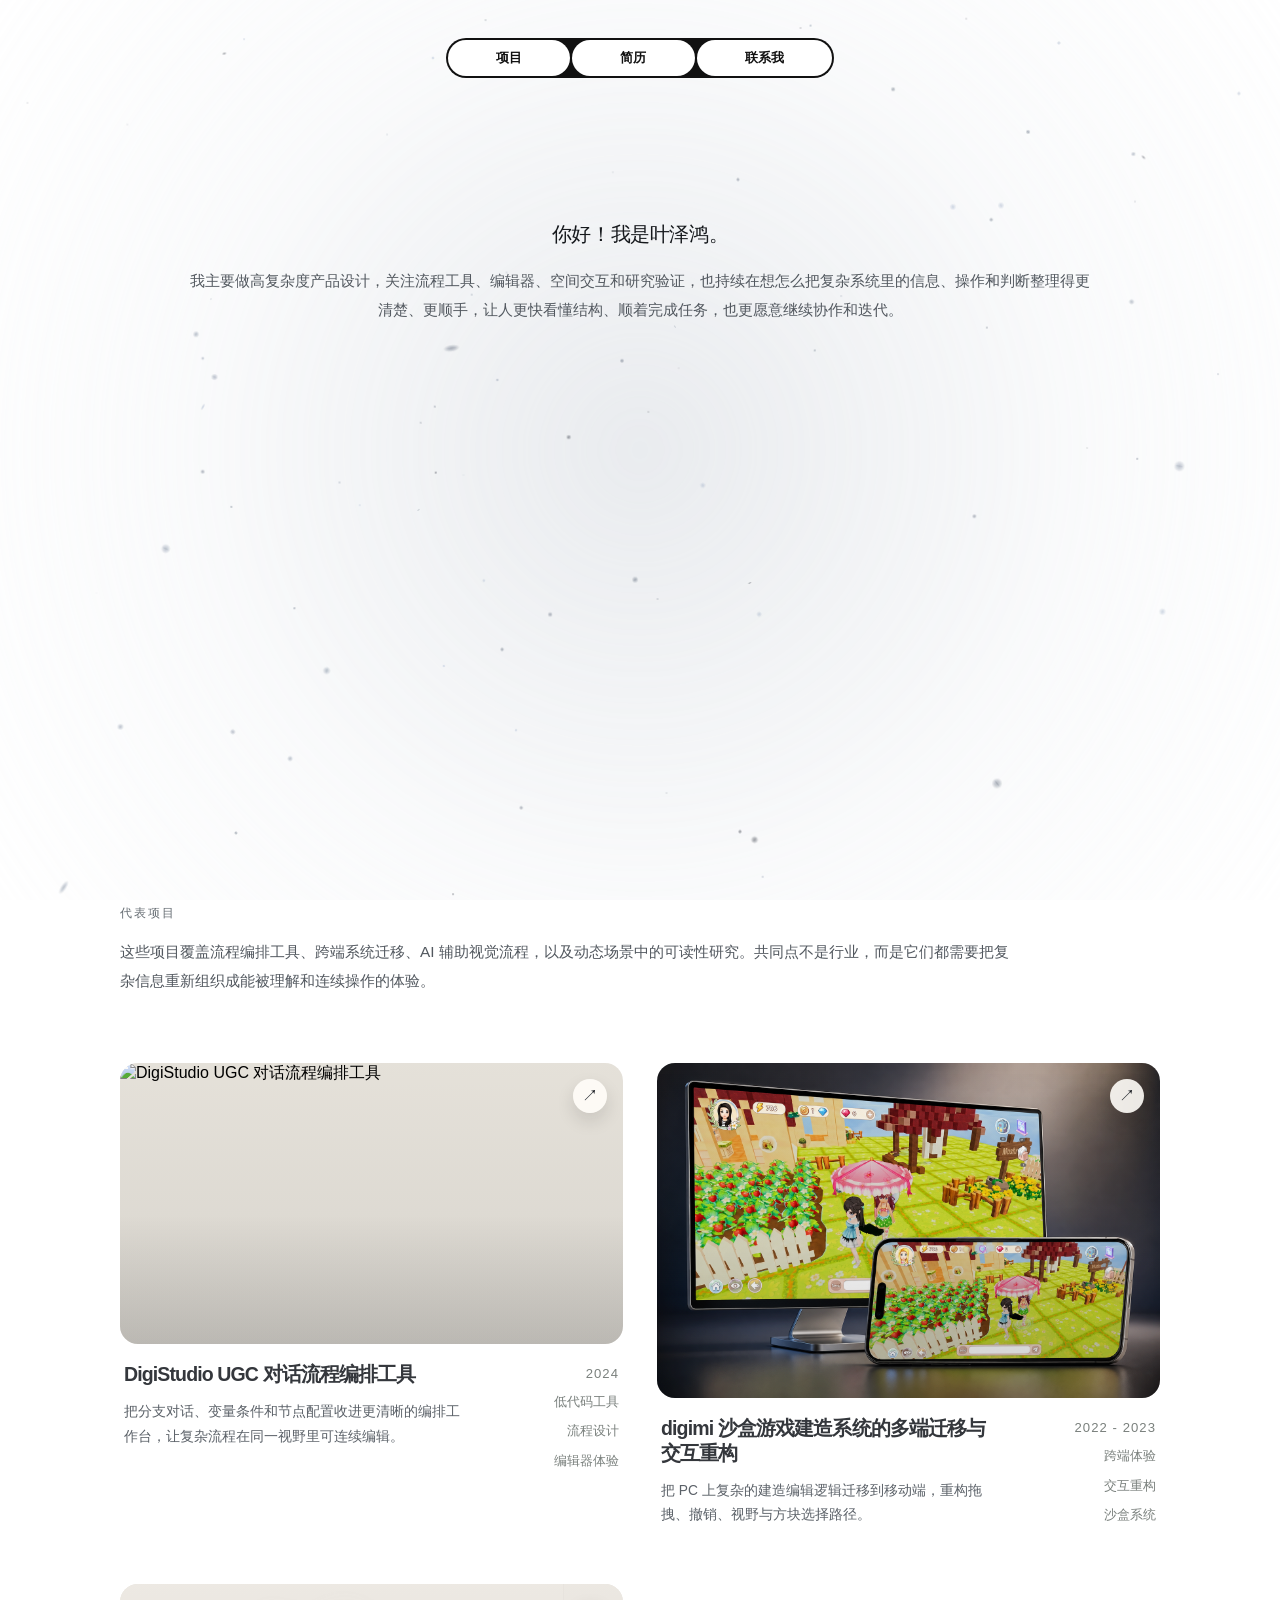
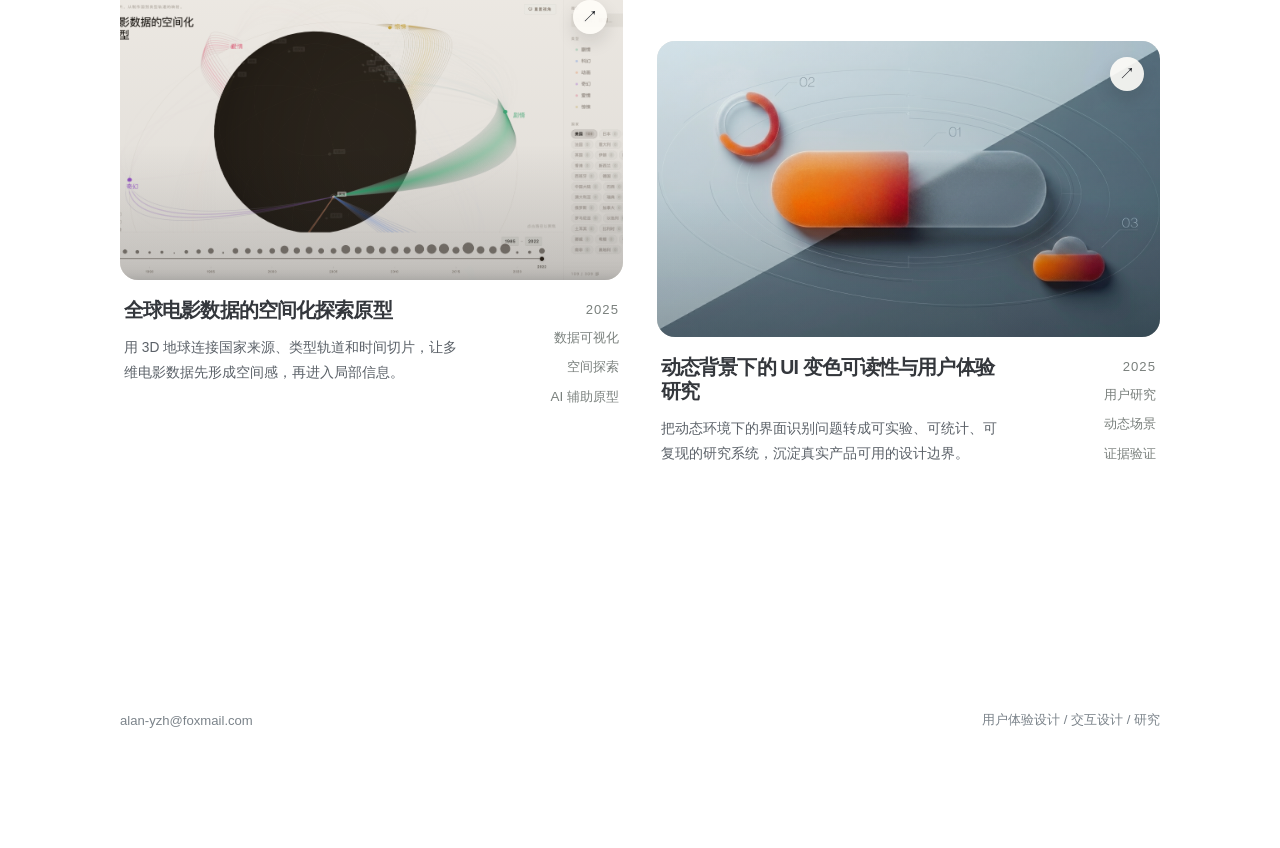
==== commit 770099cd: "initial commit" ====
--- a/index.html
+++ b/index.html
@@ -8,6 +8,7 @@
       name="description"
       content="叶泽鸿的 UX 作品集首页，聚焦高复杂度 B 端中台、低代码工具、空间计算与研究驱动设计案例。"
     />
+    <link rel="icon" type="image/png" href="./assets/favicon-y.png" />
     <link rel="stylesheet" href="./css/styles.css?v=20260617-index-v23" />
   </head>
   <body>
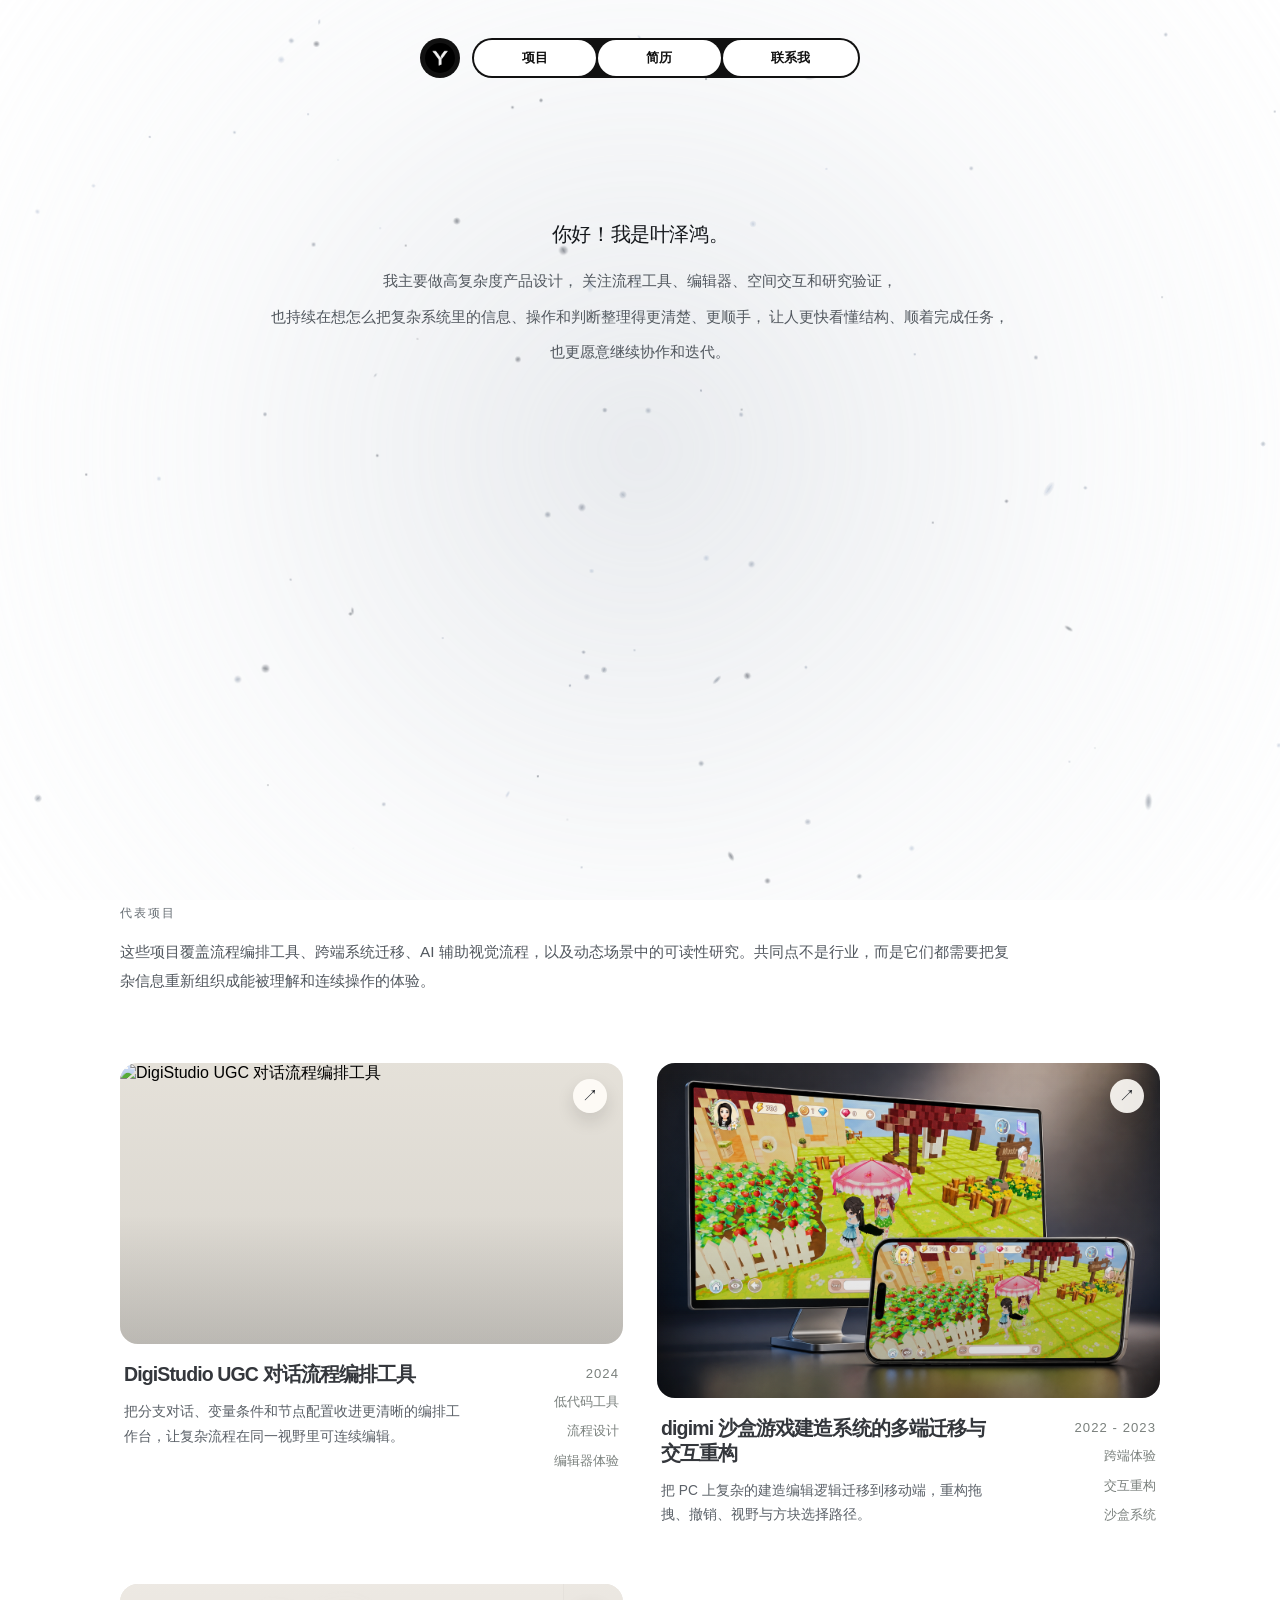
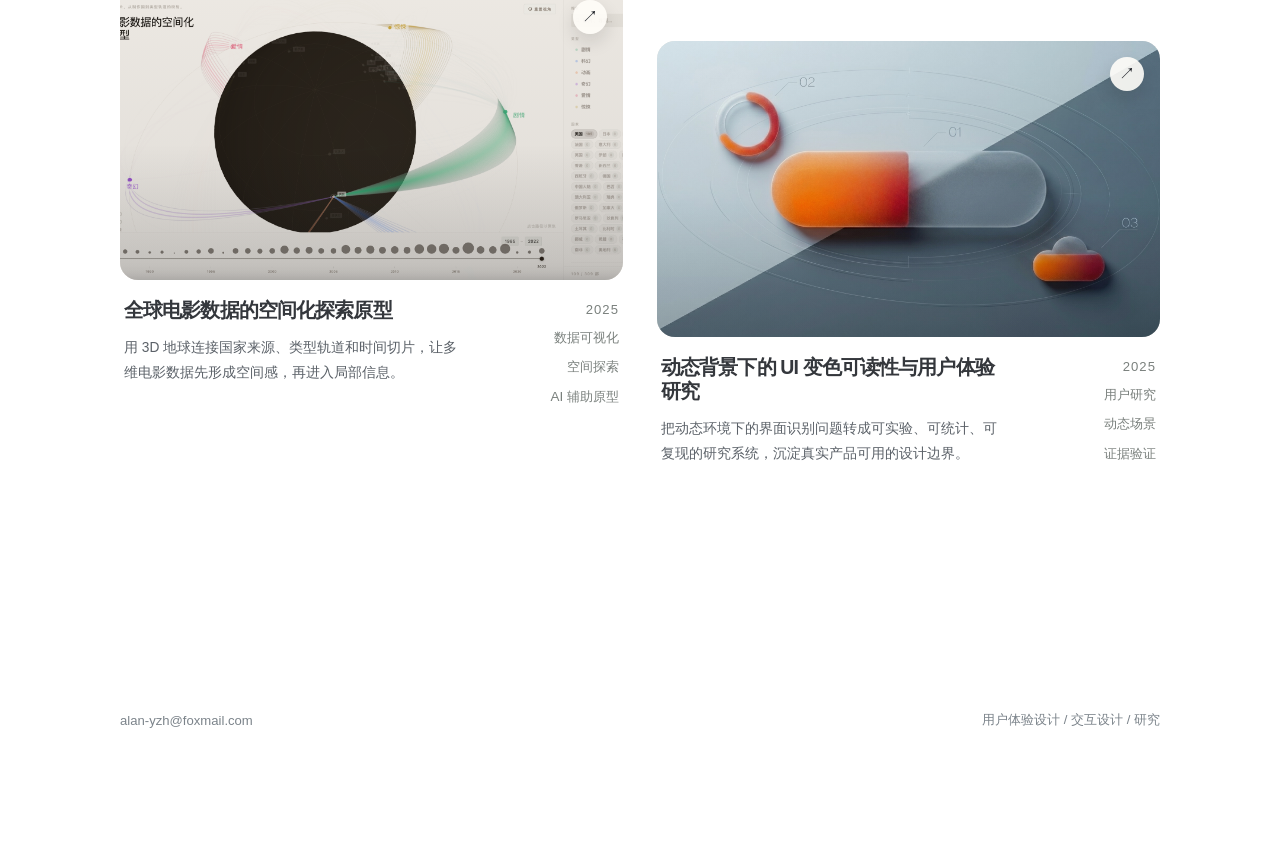
==== commit a221f6f1: "删图压图" ====
--- a/index.html
+++ b/index.html
@@ -9,13 +9,16 @@
       content="叶泽鸿的 UX 作品集首页，聚焦高复杂度 B 端中台、低代码工具、空间计算与研究驱动设计案例。"
     />
     <link rel="icon" type="image/png" href="./assets/favicon-y.png" />
-    <link rel="stylesheet" href="./css/styles.css?v=20260617-index-v23" />
+    <link rel="stylesheet" href="./css/styles.css?v=20260617-index-v28" />
   </head>
   <body>
     <div class="hero-particles" aria-hidden="true">
       <div class="particles-container" id="heroParticles"></div>
     </div>
     <header class="site-header">
+      <a class="nav-brand" href="#top" aria-label="回到顶部">
+        <img src="./assets/favicon-y.png" alt="" />
+      </a>
       <nav class="site-nav pill-nav" aria-label="主导航">
         <a class="pill-link is-active" href="#work" aria-current="page">
           <span class="pill-link__label">项目</span>
@@ -39,9 +42,11 @@
       <section class="hero-section">
         <div class="hero-copy">
           <p class="eyebrow">你好！我是叶泽鸿。</p>
-          <h1>
-            我主要做高复杂度产品设计，关注流程工具、编辑器、空间交互和研究验证，也持续在想怎么把复杂系统里的信息、操作和判断整理得更清楚、更顺手，让人更快看懂结构、顺着完成任务，也更愿意继续协作和迭代。
-          </h1>
+          <h1
+            class="hero-intro hero-intro--deferred"
+            data-deferred-text="我主要做高复杂度产品设计，关注流程工具、编辑器、空间交互和研究验证，也持续在想怎么把复杂系统里的信息、操作和判断整理得更清楚、更顺手，让人更快看懂结构、顺着完成任务，也更愿意继续协作和迭代。"
+            aria-label="我主要做高复杂度产品设计，关注流程工具、编辑器、空间交互和研究验证，也持续在想怎么把复杂系统里的信息、操作和判断整理得更清楚、更顺手，让人更快看懂结构、顺着完成任务，也更愿意继续协作和迭代。"
+          ></h1>
         </div>
       </section>
 
@@ -68,6 +73,6 @@
       详细案例页正在整理中，当前先开放首页浏览。
     </div>
 
-    <script src="./js/script.js?v=20260616-index-v23"></script>
+    <script src="./js/script.js?v=20260617-index-v25"></script>
   </body>
 </html>
--- a/css/styles.css
+++ b/css/styles.css
@@ -185,10 +185,40 @@
   display: flex;
   justify-content: center;
   align-items: center;
-  gap: 24px;
+  gap: 12px;
   padding: 38px 0 30px;
   opacity: 0;
   animation: fadeUpSoft 720ms 80ms cubic-bezier(0.2, 0.75, 0.2, 1) forwards;
+}
+
+.nav-brand {
+  flex: 0 0 auto;
+  width: 40px;
+  height: 40px;
+  display: inline-flex;
+  align-items: center;
+  justify-content: center;
+  border-radius: 999px;
+  background: #111111;
+  overflow: hidden;
+  transition:
+    transform var(--ease),
+    opacity var(--ease);
+}
+
+.nav-brand:hover,
+.nav-brand:focus-visible {
+  transform: translateY(-1px);
+  opacity: 0.96;
+  outline: none;
+}
+
+.nav-brand img {
+  width: 76%;
+  height: 76%;
+  object-fit: cover;
+  border-radius: 999px;
+  filter: invert(1) contrast(1.04);
 }
 
 .site-nav {
@@ -396,6 +426,16 @@
   animation-delay: 300ms;
 }
 
+.hero-copy > .eyebrow {
+  opacity: 1;
+  animation: none;
+}
+
+.hero-copy > .hero-intro--deferred {
+  opacity: 1;
+  animation: none;
+}
+
 .work-heading h2 {
   font-family: "Iowan Old Style", "Palatino Linotype", "Book Antiqua", Georgia, serif;
 }
@@ -410,6 +450,38 @@
   line-height: 1.9;
   letter-spacing: 0;
   font-weight: 400;
+}
+
+.hero-intro--deferred {
+  display: inline-flex;
+  flex-wrap: wrap;
+  justify-content: center;
+  align-content: flex-start;
+  column-gap: 0.22em;
+  row-gap: 0.42em;
+  min-height: 7.2em;
+}
+
+.hero-intro__segment {
+  display: inline-block;
+  opacity: 0;
+  filter: blur(10px);
+  transform: translateY(20px);
+  clip-path: inset(0 0 100% 0);
+  transition:
+    opacity 840ms cubic-bezier(0.18, 0.82, 0.24, 1),
+    transform 840ms cubic-bezier(0.18, 0.82, 0.24, 1),
+    filter 840ms cubic-bezier(0.18, 0.82, 0.24, 1),
+    clip-path 920ms cubic-bezier(0.18, 0.82, 0.24, 1);
+  transition-delay: var(--segment-delay, 0ms);
+  will-change: transform, opacity, filter, clip-path;
+}
+
+.hero-intro--deferred.is-ready .hero-intro__segment {
+  opacity: 1;
+  filter: blur(0);
+  transform: translateY(0);
+  clip-path: inset(0 0 0 0);
 }
 
 .hero-summary {
@@ -480,6 +552,31 @@
   letter-spacing: -0.02em;
   text-transform: none;
   color: var(--text);
+}
+
+.split-eyebrow {
+  display: inline-flex;
+  flex-wrap: wrap;
+  justify-content: center;
+}
+
+.split-eyebrow__char {
+  display: inline-block;
+  opacity: 0;
+  filter: blur(6px);
+  transform: translateY(18px) scale(0.96);
+  transition:
+    opacity 720ms cubic-bezier(0.18, 0.82, 0.24, 1),
+    transform 720ms cubic-bezier(0.18, 0.82, 0.24, 1),
+    filter 720ms cubic-bezier(0.18, 0.82, 0.24, 1);
+  transition-delay: var(--char-delay, 0ms);
+  will-change: transform, opacity, filter;
+}
+
+.split-eyebrow.is-ready .split-eyebrow__char {
+  opacity: 1;
+  filter: blur(0);
+  transform: translateY(0) scale(1);
 }
 
 .work-section {
@@ -914,6 +1011,11 @@
     padding-top: 22px;
   }
 
+  .nav-brand {
+    width: 38px;
+    height: 38px;
+  }
+
   .site-nav {
     justify-content: center;
     gap: 18px 24px;
@@ -950,6 +1052,10 @@
   .hero-copy h1 {
     max-width: none;
     font-size: 0.94rem;
+  }
+
+  .hero-intro--deferred {
+    min-height: 8.6em;
   }
 
   .eyebrow {
@@ -1048,6 +1154,7 @@
   display: flex;
   justify-content: center;
   align-items: center;
+  gap: 12px;
   padding: 34px 0 14px;
   position: relative;
 }
@@ -1076,6 +1183,10 @@
   display: flex;
   align-items: center;
   gap: 0;
+}
+
+.case-links.pill-nav {
+  gap: 2px;
 }
 
 .case-links a {
@@ -4145,6 +4256,7 @@
   }
 
   .case-nav {
+    gap: 10px;
     align-items: center;
     padding-top: 22px;
   }
@@ -4157,6 +4269,11 @@
     min-height: 32px;
     padding: 0 24px;
     font-size: 0.78rem;
+  }
+
+  .nav-brand {
+    width: 36px;
+    height: 36px;
   }
 
   .case-meta-list,
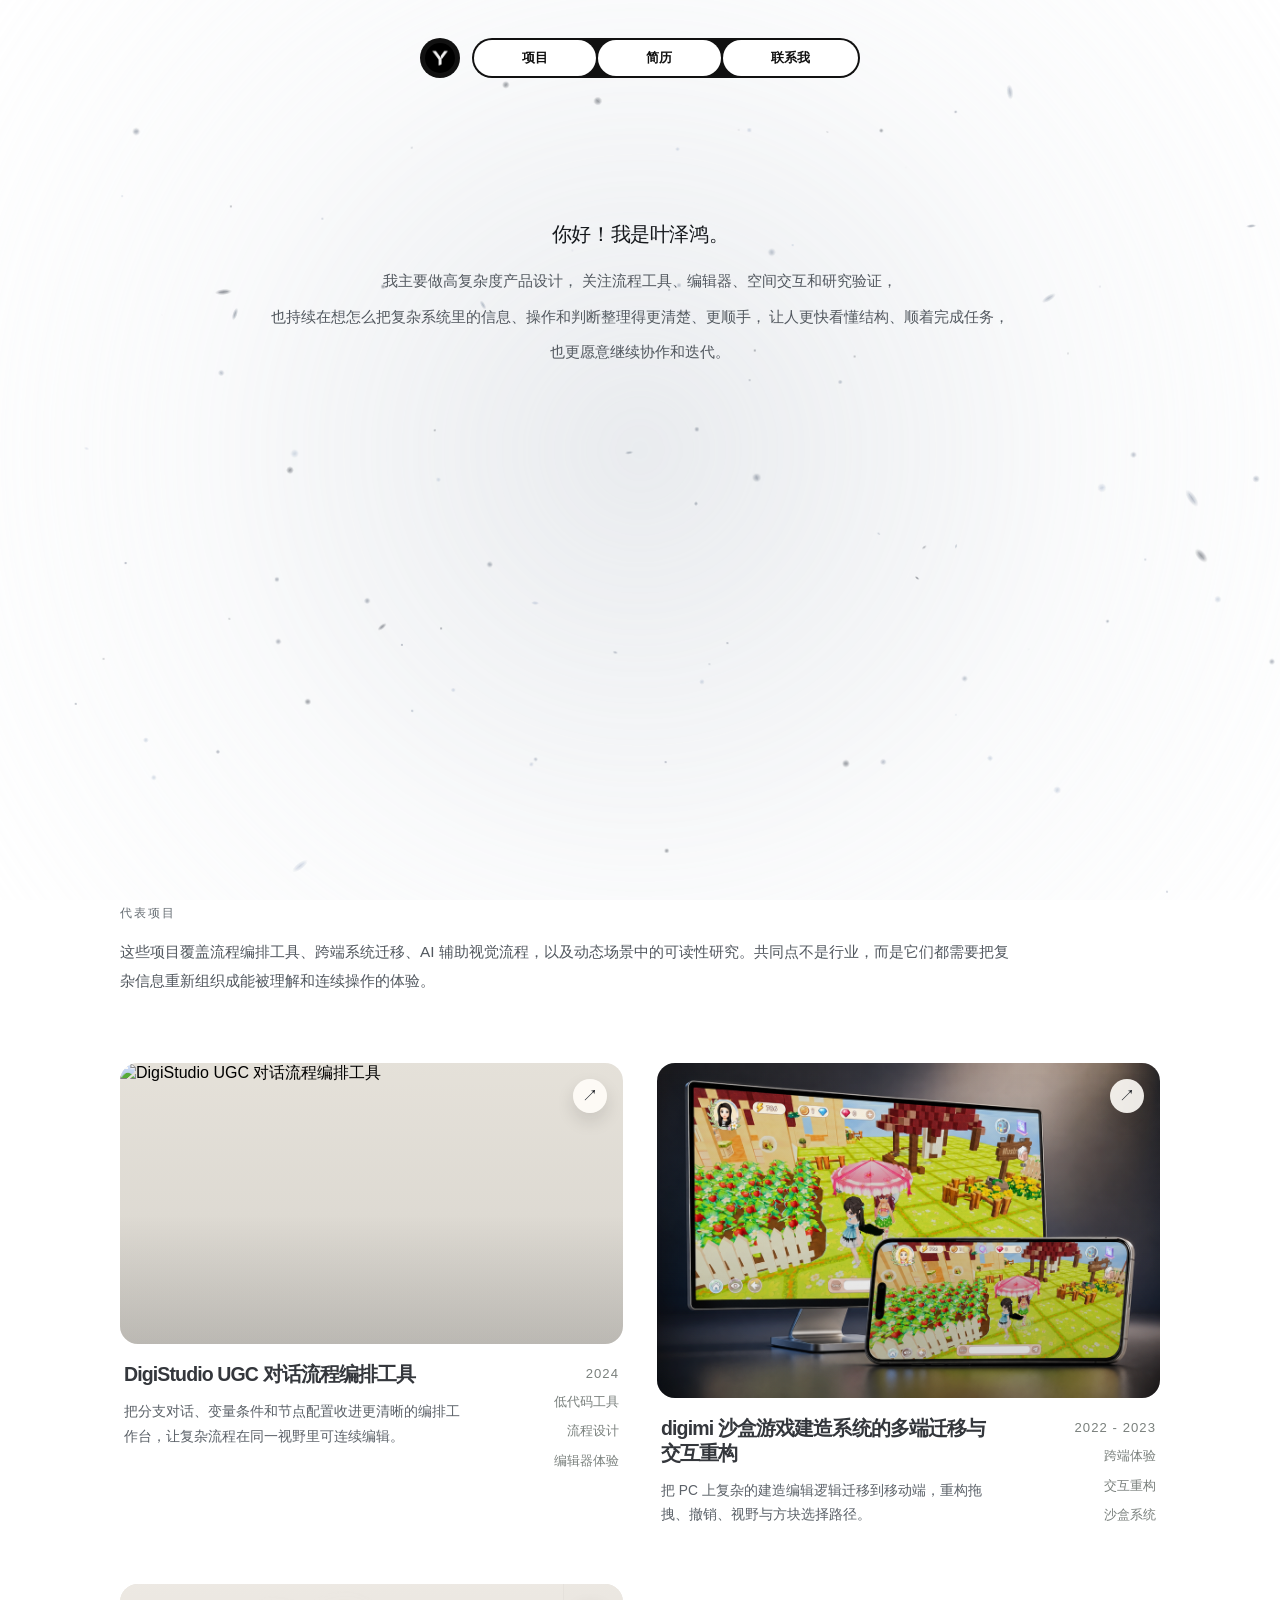
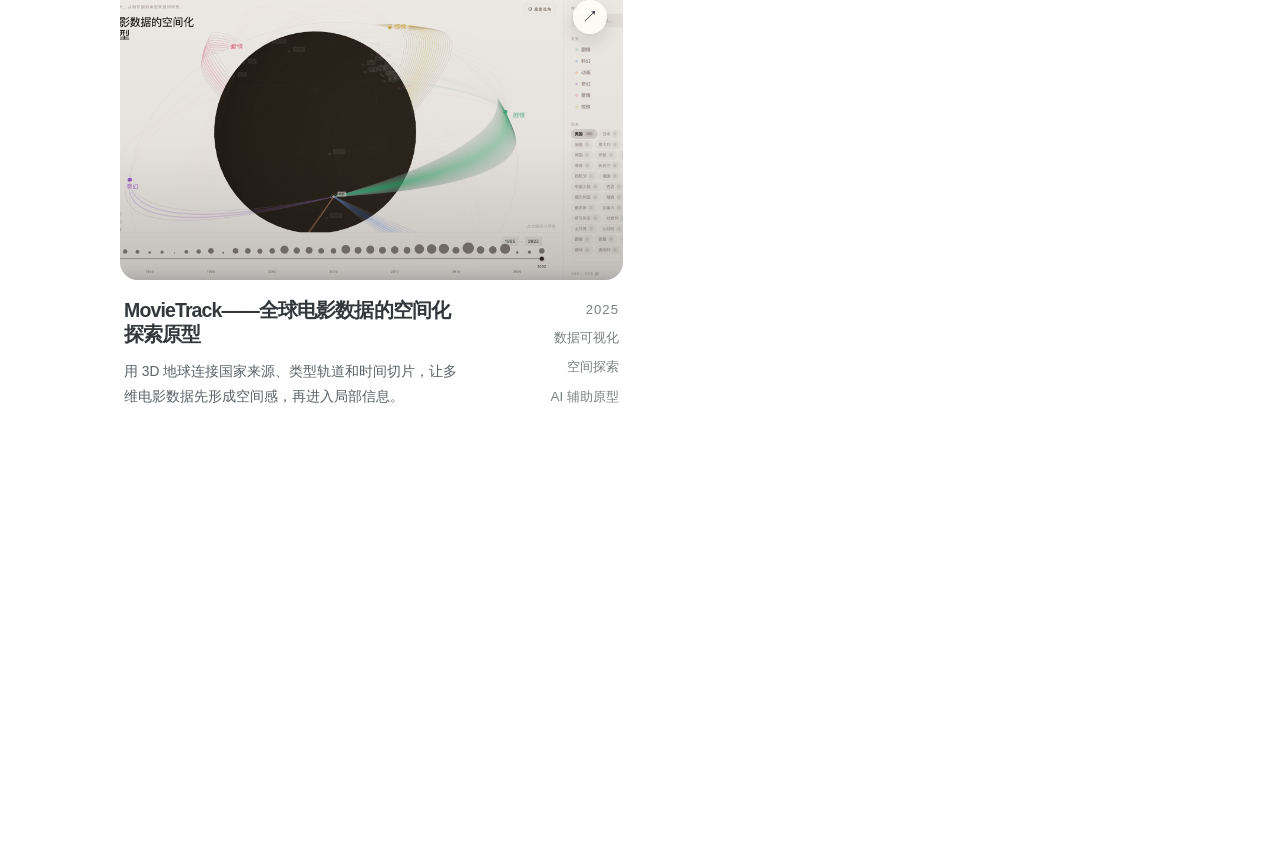
==== commit b789d4fd: "压缩资源" ====
--- a/index.html
+++ b/index.html
@@ -73,6 +73,7 @@
       详细案例页正在整理中，当前先开放首页浏览。
     </div>
 
+    <script src="./js/nav-effects.js?v=20260624-nav-v1"></script>
     <script src="./js/script.js?v=20260617-index-v25"></script>
   </body>
 </html>
--- a/css/styles.css
+++ b/css/styles.css
@@ -219,6 +219,14 @@
   object-fit: cover;
   border-radius: 999px;
   filter: invert(1) contrast(1.04);
+  transform-origin: center;
+  transform: rotate(0deg);
+  transition: transform 200ms cubic-bezier(0.22, 1, 0.36, 1);
+}
+
+.nav-brand:hover img,
+.nav-brand:focus-visible img {
+  transform: rotate(360deg);
 }
 
 .site-nav {
@@ -311,17 +319,22 @@
   line-height: 1;
   letter-spacing: 0.01em;
   white-space: nowrap;
+  overflow: hidden;
+  isolation: isolate;
+  --pill-height: 36px;
   transition:
     background-color 180ms ease,
     color var(--ease),
-    border-color var(--ease);
+    border-color var(--ease),
+    transform 260ms cubic-bezier(0.22, 1, 0.36, 1);
 }
 
 .pill-link:hover,
 .pill-link:focus-visible {
-  background: #111111;
-  color: #ffffff;
+  background: #ffffff;
+  color: #111111;
   outline: none;
+  transform: translateY(-1px);
 }
 
 .pill-link.is-active {
@@ -331,8 +344,8 @@
 
 .pill-link.is-active:hover,
 .pill-link.is-active:focus-visible {
-  background: #111111;
-  color: #ffffff;
+  background: #ffffff;
+  color: #111111;
 }
 
 .pill-link__label,
@@ -342,14 +355,52 @@
   align-items: center;
   justify-content: center;
   pointer-events: none;
+  z-index: 1;
+  transition:
+    transform 300ms cubic-bezier(0.22, 1, 0.36, 1),
+    opacity 240ms ease,
+    color 240ms ease;
 }
 
 .pill-link__label-hover {
-  display: none;
+  position: absolute;
+  inset: 0;
+  color: #ffffff;
+  transform: translateY(calc(var(--pill-height) + 12px));
+  opacity: 0;
 }
 
 .pill-link__surface {
-  display: none;
+  position: absolute;
+  left: 50%;
+  bottom: calc(var(--pill-surface-bottom, -12px));
+  display: block;
+  width: var(--pill-surface-size, 160px);
+  height: var(--pill-surface-size, 160px);
+  border-radius: 999px;
+  background: #111111;
+  transform: translateX(-50%) scale(0);
+  transform-origin: 50% var(--pill-surface-origin-y, 120px);
+  transition: transform 300ms cubic-bezier(0.22, 1, 0.36, 1);
+  z-index: 0;
+  pointer-events: none;
+}
+
+.pill-link:hover .pill-link__surface,
+.pill-link:focus-visible .pill-link__surface {
+  transform: translateX(-50%) scale(1.2);
+}
+
+.pill-link:hover .pill-link__label,
+.pill-link:focus-visible .pill-link__label {
+  transform: translateY(calc(-1 * (var(--pill-height) + 8px)));
+  opacity: 0;
+}
+
+.pill-link:hover .pill-link__label-hover,
+.pill-link:focus-visible .pill-link__label-hover {
+  transform: translateY(0);
+  opacity: 1;
 }
 
 .hero-section {
@@ -939,6 +990,19 @@
   }
 }
 
+@keyframes movieLinkPulse {
+  0%,
+  100% {
+    box-shadow: 0 0 0 rgba(17, 17, 17, 0);
+    transform: translateY(0);
+  }
+
+  50% {
+    box-shadow: 0 0 0 8px rgba(17, 17, 17, 0.05);
+    transform: translateY(-1px);
+  }
+}
+
 @media (prefers-reduced-motion: reduce) {
   .site-header,
   .hero-copy > * {
@@ -955,6 +1019,10 @@
   *::after {
     animation: none !important;
     transition: none !important;
+  }
+
+  .case-link-button {
+    animation: none !important;
   }
 }
 
@@ -1210,6 +1278,17 @@
   color: var(--color-title);
 }
 
+.case-hero-heading {
+  display: flex;
+  align-items: flex-start;
+  justify-content: space-between;
+  gap: 1rem 1.25rem;
+}
+
+.case-hero-heading h1 {
+  margin-bottom: 0;
+}
+
 .case-hero-subtitle {
   margin: -0.45rem 0 1.15rem;
   max-width: 24ch;
@@ -1265,6 +1344,47 @@
   color: var(--color-title);
   font-size: 0.96rem;
   font-weight: 600;
+}
+
+.case-hero-actions {
+  display: flex;
+  align-items: center;
+  gap: 12px;
+  margin-top: 0.18rem;
+  flex: 0 0 auto;
+}
+
+.case-link-button {
+  display: inline-flex;
+  align-items: center;
+  justify-content: center;
+  min-height: 42px;
+  padding: 0 18px;
+  border: 1px solid rgba(21, 24, 28, 0.12);
+  border-radius: 999px;
+  background: #ffffff;
+  color: var(--color-title);
+  font-size: 0.88rem;
+  font-weight: 600;
+  line-height: 1;
+  box-shadow: 0 0 0 rgba(17, 17, 17, 0);
+  animation: movieLinkPulse 2.8s ease-in-out infinite;
+  transition:
+    background-color var(--ease),
+    color var(--ease),
+    border-color var(--ease),
+    box-shadow var(--ease),
+    transform var(--ease);
+}
+
+.case-link-button:hover,
+.case-link-button:focus-visible {
+  background: #111111;
+  border-color: #111111;
+  color: #ffffff;
+  box-shadow: 0 12px 28px rgba(17, 17, 17, 0.12);
+  transform: translateY(-2px);
+  outline: none;
 }
 
 .case-section-grid {
@@ -1530,6 +1650,200 @@
   background: var(--theme-accent);
 }
 
+.case-personas {
+  width: var(--case-max-width);
+  margin: 0 auto;
+  box-sizing: border-box;
+  padding: 72px 28px;
+  position: relative;
+  overflow: hidden;
+}
+
+.case-personas::before {
+  content: "";
+  position: absolute;
+  inset: 12px -18px 0;
+  border-radius: 30px;
+  background: linear-gradient(180deg, rgba(248, 250, 252, 0.84), rgba(255, 255, 255, 0.72));
+  pointer-events: none;
+  z-index: 0;
+}
+
+.case-personas > * {
+  position: relative;
+  z-index: 1;
+}
+
+.case-personas__intro {
+  width: 100%;
+  max-width: none;
+  margin-bottom: 1.8rem;
+}
+
+.case-personas__intro h2 {
+  margin: 0 0 1.35rem;
+  font-size: clamp(1.8rem, 2.45vw, 2.35rem);
+  line-height: 1.1;
+  letter-spacing: -0.05em;
+  color: var(--color-title);
+}
+
+.case-personas__intro p {
+  max-width: 44rem;
+}
+
+.case-persona-grid {
+  display: grid;
+  grid-template-columns: repeat(3, minmax(0, 1fr));
+  gap: 20px;
+}
+
+.case-persona-card {
+  display: grid;
+  gap: 1.1rem;
+  align-content: start;
+  min-height: 100%;
+  padding: 1.4rem;
+  border: var(--border-hairline);
+  border-radius: 22px;
+  background: rgba(255, 255, 255, 0.94);
+  box-shadow: 0 12px 30px rgba(15, 23, 42, 0.04);
+}
+
+.case-persona-card__identity {
+  display: grid;
+  grid-template-columns: auto minmax(0, 1fr);
+  gap: 1rem;
+  align-items: center;
+}
+
+.case-persona-card__avatar-group {
+  position: relative;
+  width: 5.35rem;
+  height: 5.35rem;
+  flex-shrink: 0;
+}
+
+.case-persona-card__avatar {
+  width: 100%;
+  height: 100%;
+  border-radius: 999px;
+  display: block;
+}
+
+.case-persona-card__flag {
+  position: absolute;
+  right: -0.25rem;
+  bottom: 0.15rem;
+  width: 2rem;
+  height: auto;
+  border-radius: 999px;
+  box-shadow: 0 4px 12px rgba(15, 23, 42, 0.08);
+}
+
+.case-persona-card__identity-copy {
+  min-width: 0;
+}
+
+.case-persona-card__eyebrow {
+  margin: 0 0 0.35rem;
+  color: var(--theme-accent);
+  font-size: 0.74rem;
+  font-weight: 700;
+  letter-spacing: 0.11em;
+  text-transform: uppercase;
+}
+
+.case-persona-card__meta {
+  margin: 0;
+  color: rgba(89, 100, 118, 0.92);
+  font-size: 0.9rem;
+  line-height: 1.55;
+}
+
+.case-persona-card h3 {
+  margin: 0 0 0.3rem;
+  color: var(--color-title);
+  font-size: 1.3rem;
+  line-height: 1.2;
+  letter-spacing: -0.03em;
+}
+
+.case-persona-card__quote {
+  margin: 0;
+  padding: 0.9rem 1rem;
+  border-radius: 16px;
+  background: linear-gradient(180deg, rgba(248, 250, 252, 0.92), rgba(245, 247, 250, 0.72));
+  color: var(--color-title);
+  font-size: 1.02rem;
+  line-height: 1.7;
+  letter-spacing: -0.02em;
+  font-weight: 600;
+}
+
+.case-persona-card__detail {
+  display: grid;
+  gap: 0.8rem;
+}
+
+.case-persona-card__block {
+  padding-top: 0.05rem;
+}
+
+.case-persona-card__block span,
+.case-persona-card__signal strong {
+  display: inline-flex;
+  margin-bottom: 0.42rem;
+  color: var(--theme-accent);
+  font-size: 0.78rem;
+  font-weight: 700;
+  letter-spacing: 0.08em;
+  text-transform: uppercase;
+}
+
+.case-persona-card__block p,
+.case-persona-card__signal p {
+  margin: 0;
+  color: var(--color-body);
+  font-size: 0.95rem;
+  line-height: 1.76;
+}
+
+.case-persona-card__block--accent {
+  padding: 0.9rem 1rem 0.95rem;
+  border-radius: 16px;
+  background: rgba(255, 248, 240, 0.92);
+}
+
+.case-persona-card__signal {
+  padding-top: 0.05rem;
+}
+
+.case-solution-intro {
+  width: var(--case-max-width);
+  margin: 0 auto;
+  padding: 72px 0 8px;
+  border-bottom: 1px solid rgba(21, 24, 28, 0.05);
+}
+
+.case-solution-intro__copy {
+  width: 100%;
+  max-width: none;
+  margin-bottom: 1.4rem;
+}
+
+.case-solution-intro__copy h2 {
+  margin: 0 0 1.1rem;
+  font-size: clamp(1.8rem, 2.45vw, 2.35rem);
+  line-height: 1.1;
+  letter-spacing: -0.05em;
+  color: var(--color-title);
+}
+
+.case-solution-intro__copy p {
+  max-width: 38rem;
+}
+
 .case-impact {
   padding: 72px 0;
   background: transparent;
@@ -1541,7 +1855,6 @@
   gap: 28px;
   margin-top: 1.4rem;
   padding-top: 1.2rem;
-  border-top: 1px solid rgba(21, 24, 28, 0.08);
 }
 
 .metric-grid article {
@@ -1808,6 +2121,97 @@
   background-size: 18px 18px, auto;
 }
 
+.theme-digimi .case-copy--hero,
+.theme-digimi .case-copy,
+.theme-digimi .case-impact .case-copy {
+  width: 100%;
+  max-width: none;
+}
+
+.theme-digimi .case-copy--hero h1,
+.theme-digimi .case-hero-subtitle,
+.theme-digimi .case-copy--hero p,
+.theme-digimi .case-impact .case-copy p {
+  max-width: none;
+}
+
+.theme-digimi .case-impact .case-copy,
+.theme-digimi .case-impact .metric-grid,
+.theme-digimi .case-impact-note {
+  width: 100%;
+  max-width: 46rem;
+}
+
+.theme-digimi .case-impact .case-impact-heading {
+  max-width: none;
+  margin-bottom: 1.5rem;
+}
+
+.theme-digimi .case-impact .case-impact-heading h2 {
+  max-width: none;
+}
+
+.theme-digimi .case-impact-layout {
+  display: grid;
+  gap: 22px;
+}
+
+.theme-digimi .case-impact-row {
+  display: grid;
+  grid-template-columns: minmax(19rem, 0.92fr) minmax(0, 1.08fr);
+  gap: 28px;
+  align-items: stretch;
+}
+
+.theme-digimi .case-impact-row--reverse {
+  grid-template-columns: minmax(0, 1.02fr) minmax(19rem, 0.98fr);
+}
+
+.theme-digimi .case-impact .case-impact-copy {
+  max-width: none;
+  min-height: 100%;
+  padding: 1.3rem 0.1rem 0;
+}
+
+.theme-digimi .case-impact .case-impact-copy__label {
+  margin: 0 0 0.7rem;
+  color: var(--color-title);
+  font-size: 0.96rem;
+  font-weight: 700;
+  letter-spacing: -0.02em;
+}
+
+.theme-digimi .case-impact .case-impact-copy p {
+  max-width: 38rem;
+}
+
+.theme-digimi .case-impact-card {
+  padding: 1.35rem 1.4rem 1.3rem;
+  border: 1px solid rgba(21, 24, 28, 0.12);
+  border-radius: 20px;
+  background: rgba(255, 255, 255, 0.72);
+}
+
+.theme-digimi .case-impact-card span {
+  display: block;
+  margin-bottom: 0.36rem;
+}
+
+.theme-digimi .case-impact-card .metric-number {
+  display: block;
+  margin: 0 0 0.88rem;
+}
+
+.theme-digimi .case-impact-card p {
+  margin: 0;
+  max-width: 25rem;
+}
+
+.theme-digimi .case-impact .case-impact-note {
+  max-width: 38rem;
+  margin: 0;
+}
+
 .theme-digistudio .case-hero,
 .theme-digistudio .case-section-grid {
   gap: 30px;
@@ -1864,6 +2268,50 @@
   margin-top: 1.65rem;
 }
 
+.theme-digistudio .case-personas__intro,
+.theme-digistudio .case-personas__intro p {
+  width: 100%;
+  max-width: none;
+}
+
+.theme-digistudio .case-personas,
+.theme-digistudio .case-section-grid--problem,
+.theme-digistudio .case-section-grid--journey,
+.theme-digistudio .case-solution-intro {
+  position: relative;
+}
+
+.theme-digistudio .case-section-grid--problem::before,
+.theme-digistudio .case-section-grid--journey::before,
+.theme-digistudio .case-solution-intro::before {
+  content: "";
+  position: absolute;
+  left: 0;
+  top: 0;
+  width: 100%;
+  height: 1px;
+  background: linear-gradient(90deg, transparent, rgba(30, 64, 175, 0.14), transparent);
+  pointer-events: none;
+}
+
+.theme-digistudio .case-persona-card {
+  background: rgba(255, 255, 255, 0.9);
+}
+
+.theme-digistudio .case-persona-card__quote {
+  background: linear-gradient(180deg, rgba(248, 250, 252, 0.94), rgba(244, 247, 251, 0.84));
+}
+
+.theme-digistudio .case-persona-card__block--accent {
+  background: rgba(255, 246, 236, 0.94);
+}
+
+.theme-digistudio .case-process--flow {
+  margin-top: 10px;
+  background: linear-gradient(180deg, rgba(248, 250, 252, 0.86), rgba(255, 255, 255, 0.9));
+  box-shadow: inset 0 0 0 1px rgba(21, 24, 28, 0.05);
+}
+
 .theme-digistudio .case-section-grid--closing {
   grid-template-columns: 1fr;
   gap: 0;
@@ -1885,6 +2333,18 @@
   max-width: none;
 }
 
+.theme-digimi .case-section-grid--closing {
+  grid-template-columns: 1fr;
+  gap: 0;
+}
+
+.theme-digimi .case-section-grid--closing .case-copy,
+.theme-digimi .case-section-grid--closing .case-closing-subtitle,
+.theme-digimi .case-section-grid--closing .case-callout-line {
+  width: 100%;
+  max-width: none;
+}
+
 .theme-movie3d .case-eyebrow,
 .theme-movie3d .case-image-card figcaption,
 .theme-movie3d .case-industry-compare__label {
@@ -1896,14 +2356,14 @@
 }
 
 .theme-movie3d .case-hero {
-  gap: 24px;
+  gap: 18px;
 }
 
 .theme-movie3d .case-hero--movie {
   grid-template-columns: 1fr;
   align-items: start;
-  padding-top: 52px;
-  padding-bottom: 68px;
+  padding-top: 44px;
+  padding-bottom: 52px;
 }
 
 .theme-movie3d .case-hero-visual--movie-cover {
@@ -1926,26 +2386,36 @@
 
 .theme-movie3d .case-copy--hero {
   width: 100%;
-  max-width: none;
+  max-width: 72rem;
 }
 
 .theme-movie3d .case-copy--hero h1 {
-  max-width: none;
-  font-size: clamp(2.25rem, 4.9vw, 3.5rem);
-  line-height: 1.04;
+  max-width: 30ch;
+  font-size: clamp(2.25rem, 4.6vw, 3.35rem);
+  line-height: 1.03;
+}
+
+.theme-movie3d .case-hero-heading {
+  align-items: flex-start;
 }
 
 .theme-movie3d .case-hero-subtitle {
-  max-width: none;
+  max-width: 42rem;
   font-size: clamp(1.0625rem, 2vw, 1.25rem);
-  line-height: 1.56;
+  line-height: 1.48;
   color: #51637d;
 }
 
 .theme-movie3d .case-copy--hero p {
-  max-width: none;
+  max-width: 64rem;
   font-size: 1rem;
-  line-height: 1.82;
+  line-height: 1.76;
+}
+
+.theme-movie3d .movie-hero-note {
+  max-width: 54rem;
+  margin-top: 0.15rem;
+  color: var(--color-title);
 }
 
 .theme-movie3d .case-copy,
@@ -1957,7 +2427,7 @@
 .theme-movie3d .case-copy--hero .case-meta-list {
   width: 100%;
   max-width: none;
-  margin-top: 1.55rem;
+  margin-top: 1.2rem;
 }
 
 .theme-movie3d .case-phase-intro,
@@ -1966,11 +2436,56 @@
   max-width: none;
 }
 
+.theme-movie3d .movie-impact-summary {
+  display: grid;
+  grid-template-columns: minmax(0, 0.92fr) minmax(0, 1.08fr);
+  gap: 2.1rem;
+  align-items: start;
+}
+
+.theme-movie3d .movie-impact-points {
+  display: grid;
+  grid-template-columns: repeat(2, minmax(0, 1fr));
+  gap: 1.5rem;
+  min-width: 0;
+}
+
+.theme-movie3d .movie-impact-points article {
+  min-width: 0;
+  padding-top: 0.9rem;
+  border-top: 1px solid rgba(95, 121, 164, 0.16);
+}
+
+.theme-movie3d .movie-impact-points span {
+  display: block;
+  margin-bottom: 0.55rem;
+  color: var(--theme-accent);
+  font-size: 0.78rem;
+  font-weight: 700;
+  letter-spacing: 0.12em;
+  text-transform: uppercase;
+}
+
+.theme-movie3d .movie-impact-points strong {
+  display: block;
+  margin-bottom: 0.55rem;
+  color: var(--color-title);
+  font-size: 1.18rem;
+  line-height: 1.42;
+}
+
+.theme-movie3d .movie-impact-points p {
+  margin: 0;
+  color: var(--color-body);
+  font-size: 0.98rem;
+  line-height: 1.78;
+}
+
 .theme-movie3d .case-phase-intro p,
 .theme-movie3d .case-impact .case-copy p {
-  max-width: none;
+  max-width: 56rem;
   font-size: 1rem;
-  line-height: 1.82;
+  line-height: 1.76;
 }
 
 .theme-movie3d .case-meta-list {
@@ -1998,10 +2513,25 @@
   border-radius: 0;
   background: transparent;
   box-shadow: none;
+  margin-bottom: 0;
 }
 
 .theme-movie3d .case-process--flow li:not(:last-child)::after {
   color: rgba(95, 121, 164, 0.46);
+}
+
+.theme-movie3d .case-process--flow li {
+  padding: 0.82rem 1rem 0.86rem 0.9rem;
+}
+
+.theme-movie3d .case-process--flow strong {
+  font-size: 0.98rem;
+  line-height: 1.38;
+}
+
+.theme-movie3d .case-process--flow p {
+  font-size: 0.84rem;
+  line-height: 1.58;
 }
 
 .theme-movie3d .case-industry-compare {
@@ -2013,17 +2543,12 @@
   border-top: 1px solid rgba(21, 24, 28, 0.08);
 }
 
-.theme-movie3d .case-section-grid--closing {
-  grid-template-columns: minmax(0, 0.52fr) minmax(0, 0.48fr);
-}
-
-.theme-movie3d .case-section-grid--closing .case-statement,
-.theme-movie3d .case-section-grid--closing .case-callout-line {
-  max-width: 34rem;
-}
-
 .theme-movie3d .case-callout-line strong {
   color: var(--theme-accent);
+}
+
+.theme-movie3d .case-phase--future {
+  padding-top: 58px;
 }
 
 .theme-movie3d .case-h3-bullet {
@@ -2046,18 +2571,29 @@
   margin-bottom: 0.85rem;
 }
 
+.theme-movie3d .movie-wide-section__visual .case-image-card--movie-panel,
+.theme-movie3d .movie-detail-gallery .case-image-card--movie-panel {
+  padding: 0;
+  background: transparent;
+}
+
+.theme-movie3d .movie-wide-section__visual .case-image-card--movie-panel figcaption,
+.theme-movie3d .movie-detail-gallery .case-image-card--movie-panel figcaption {
+  margin-bottom: 0.62rem;
+}
+
 .theme-movie3d .movie-observation,
 .theme-movie3d .movie-wide-section,
 .theme-movie3d .movie-diagonal-section,
 .theme-movie3d .movie-experience-band {
   position: relative;
-  padding: 5rem 0 5.35rem;
+  padding: 4.2rem 0 4.5rem;
   border-bottom: 1px solid rgba(21, 24, 28, 0.05);
 }
 
 .theme-movie3d .movie-observation {
   display: grid;
-  gap: 2rem;
+  gap: 1.5rem;
 }
 
 .theme-movie3d .movie-observation__intro {
@@ -2068,6 +2604,7 @@
 }
 
 .theme-movie3d .movie-observation__lead h2,
+.theme-movie3d .case-phase-title,
 .theme-movie3d .movie-wide-section__title h2,
 .theme-movie3d .movie-experience-band__title h2 {
   margin: 0;
@@ -2075,7 +2612,8 @@
   letter-spacing: -0.05em;
 }
 
-.theme-movie3d .movie-observation__lead h2 {
+.theme-movie3d .movie-observation__lead h2,
+.theme-movie3d .case-phase-title {
   max-width: none;
   font-size: clamp(1.875rem, 3.6vw, 2.5rem);
   line-height: 1.08;
@@ -2102,15 +2640,15 @@
 .theme-movie3d .movie-observation__summary {
   display: grid;
   grid-template-columns: minmax(0, 1.08fr) minmax(0, 0.92fr);
-  gap: 2rem;
+  gap: 1.6rem;
   align-items: start;
 }
 
 .theme-movie3d .movie-observation__summary > p {
-  max-width: 38rem;
+  max-width: 34rem;
   margin: 0;
   font-size: 1rem;
-  line-height: 1.82;
+  line-height: 1.76;
 }
 
 .theme-movie3d .movie-point-strip,
@@ -2123,13 +2661,14 @@
 .theme-movie3d .movie-point-strip {
   display: grid;
   grid-template-columns: repeat(3, minmax(0, 1fr));
-  gap: 1.6rem;
+  gap: 1.2rem;
 }
 
 .theme-movie3d .movie-point-strip li {
   min-width: 0;
   padding-top: 0.2rem;
   color: var(--color-body);
+  line-height: 1.72;
 }
 
 .theme-movie3d .movie-point-strip li + li {
@@ -2144,7 +2683,7 @@
 
 .theme-movie3d .movie-wide-section {
   display: grid;
-  gap: 1.9rem;
+  gap: 1.45rem;
 }
 
 .theme-movie3d .movie-wide-section__header {
@@ -2165,9 +2704,9 @@
   width: 100%;
   max-width: none;
   justify-self: start;
-  padding-bottom: 0.25rem;
+  padding-bottom: 0.1rem;
   font-size: 1rem;
-  line-height: 1.78;
+  line-height: 1.74;
 }
 
 .theme-movie3d .movie-wide-section__visual,
@@ -2191,8 +2730,8 @@
 .theme-movie3d .movie-inline-points {
   display: grid;
   grid-template-columns: repeat(3, minmax(0, 1fr));
-  gap: 1.8rem;
-  padding-top: 0.8rem;
+  gap: 1.35rem;
+  padding-top: 0.35rem;
 }
 
 .theme-movie3d .movie-inline-points article {
@@ -2223,7 +2762,7 @@
 .theme-movie3d .movie-diagonal-section {
   display: grid;
   grid-template-columns: 1fr;
-  gap: 1.4rem;
+  gap: 1.1rem;
   align-items: start;
 }
 
@@ -2244,17 +2783,17 @@
 }
 
 .theme-movie3d .movie-diagonal-section__copy p:last-child {
-  max-width: none;
+  max-width: 54rem;
   margin-bottom: 0;
   font-size: 1rem;
-  line-height: 1.78;
+  line-height: 1.72;
 }
 
 .theme-movie3d .movie-diagonal-section__flow {
   grid-column: 1;
   grid-row: 2;
   display: grid;
-  gap: 1.1rem;
+  gap: 0.9rem;
   align-self: start;
   padding-top: 0.1rem;
 }
@@ -2298,7 +2837,7 @@
 .theme-movie3d .movie-diagonal-section__visual {
   grid-column: 1;
   grid-row: 3;
-  margin: 0.4rem 0 0;
+  margin: 0.1rem 0 0;
 }
 
 .theme-movie3d .movie-explore-strip {
@@ -2388,7 +2927,7 @@
   display: grid;
   grid-template-columns: repeat(6, minmax(0, 1fr));
   gap: 1rem;
-  margin-top: 2rem;
+  margin-top: 1.45rem;
 }
 
 .theme-movie3d .movie-detail-gallery__feature {
@@ -2409,7 +2948,7 @@
 
 .theme-movie3d .movie-experience-band {
   display: grid;
-  gap: 1.9rem;
+  gap: 1.3rem;
 }
 
 .theme-movie3d .movie-experience-band__header {
@@ -2425,14 +2964,14 @@
   margin-left: 0;
   padding: 0.15rem 0 0;
   font-size: 1rem;
-  line-height: 1.78;
+  line-height: 1.72;
 }
 
 .theme-movie3d .movie-experience-band__summary {
   display: grid;
   grid-template-columns: repeat(3, minmax(0, 1fr));
-  gap: 1.4rem;
-  margin-top: 0.2rem;
+  gap: 1.2rem;
+  margin-top: 0;
 }
 
 .theme-movie3d .movie-experience-band__summary article {
@@ -2474,6 +3013,13 @@
   box-shadow: none;
 }
 
+.theme-movie3d .movie-wide-section__visual .case-image-card--movie-panel img,
+.theme-movie3d .movie-detail-gallery .case-image-card--movie-panel img {
+  padding: clamp(12px, 1.35vw, 15px);
+  background: var(--bg-subtle);
+  border-radius: 22px;
+}
+
 .theme-movie3d .movie-observation__visual img {
   aspect-ratio: 5 / 3;
 }
@@ -2523,8 +3069,6 @@
 
 .movie-future-strip span,
 .movie-logic-rail span,
-.movie-choice-layout span,
-.movie-reflection-grid span,
 .movie-state-grid span {
   display: block;
   margin-bottom: 0.55rem;
@@ -2536,7 +3080,6 @@
 }
 
 .movie-logic-rail strong,
-.movie-choice-layout strong,
 .movie-future-strip strong,
 .movie-state-grid strong {
   display: block;
@@ -2547,9 +3090,7 @@
 }
 
 .movie-logic-rail p,
-.movie-choice-layout p,
 .movie-future-strip p,
-.movie-reflection-grid p,
 .movie-state-grid p {
   max-width: none;
   margin: 0;
@@ -2557,98 +3098,301 @@
   line-height: 1.82;
 }
 
-.theme-movie3d .movie-logic-lead {
-  display: grid;
-  grid-template-columns: minmax(0, 0.26fr) minmax(0, 0.74fr);
-  gap: 1.6rem;
+.theme-movie3d .movie-logic-principle {
+  max-width: 56rem;
+  margin: 1.55rem 0 0;
+  color: var(--color-title);
+  font-size: clamp(1.12rem, 1.85vw, 1.34rem);
+  font-weight: 600;
+  letter-spacing: -0.025em;
+  line-height: 1.5;
+  text-wrap: balance;
+}
+
+.theme-movie3d .movie-logic-rail {
+  display: grid;
+  grid-template-columns: repeat(4, minmax(0, 1fr));
+  gap: 1.8rem;
+  margin-top: 1.65rem;
+}
+
+.theme-movie3d .movie-logic-rail article {
+  min-width: 0;
+  padding-top: 0.85rem;
+  border-top: 1px solid rgba(95, 121, 164, 0.16);
+}
+
+.theme-movie3d .movie-choice-support {
+  max-width: 46rem;
+  margin-top: 0.55rem;
+  color: #51637d;
+}
+
+.theme-movie3d .movie-prototype-layout {
+  display: grid;
+  grid-template-columns: minmax(0, 1.36fr) minmax(20rem, 0.94fr);
+  gap: 1.8rem;
   align-items: start;
-  margin-top: 0.25rem;
-  padding: 0 0 1.75rem;
-}
-
-.theme-movie3d .movie-logic-lead__label {
-  margin: 0;
+  margin-top: 1.6rem;
+}
+
+.theme-movie3d .movie-prototype-layout__visual {
+  min-width: 0;
+}
+
+.theme-movie3d .movie-prototype-layout__visual figcaption {
+  margin-bottom: 0.72rem;
+}
+
+.theme-movie3d .movie-prototype-layout__visual img {
+  aspect-ratio: auto;
+}
+
+.theme-movie3d .movie-prototype-layout__notes {
+  display: grid;
+  grid-template-columns: 1fr;
+  gap: 1rem;
+}
+
+.theme-movie3d .movie-prototype-layout__notes article {
+  min-width: 0;
+  padding-top: 0.85rem;
+  border-top: 1px solid rgba(95, 121, 164, 0.16);
+}
+
+.theme-movie3d .movie-prototype-layout__notes span {
+  display: block;
+  margin-bottom: 0.55rem;
   color: var(--theme-accent);
   font-size: 0.78rem;
   font-weight: 700;
-  letter-spacing: 0.14em;
+  letter-spacing: 0.12em;
   text-transform: uppercase;
 }
 
-.theme-movie3d .movie-logic-lead__body {
+.theme-movie3d .movie-prototype-layout__notes strong {
+  display: block;
+  margin-bottom: 0.58rem;
+  color: var(--color-title);
+  font-size: 1.2rem;
+  line-height: 1.42;
+}
+
+.theme-movie3d .movie-prototype-layout__notes p {
   max-width: none;
   margin: 0;
+  font-size: 1rem;
+  line-height: 1.76;
+}
+
+.theme-movie3d .movie-prototype-strip {
+  display: grid;
+  grid-template-columns: repeat(3, minmax(0, 1fr));
+  gap: 1.2rem;
+  margin-top: 1.45rem;
+}
+
+.theme-movie3d .movie-prototype-strip figure {
+  min-width: 0;
+}
+
+.theme-movie3d .movie-prototype-strip figcaption {
+  margin-bottom: 0.68rem;
+}
+
+.theme-movie3d .movie-ai-grid {
+  display: grid;
+  grid-template-columns: minmax(0, 0.9fr) minmax(0, 1.1fr);
+  gap: 1.2rem;
+  margin-top: 1.15rem;
+}
+
+.theme-movie3d .movie-ai-card {
+  min-width: 0;
+  padding-top: 1rem;
+  border-top: 1px solid rgba(95, 121, 164, 0.16);
+}
+
+.theme-movie3d .movie-ai-card > span {
+  display: block;
+  margin-bottom: 0.55rem;
+  color: var(--theme-accent);
+  font-size: 0.78rem;
+  font-weight: 700;
+  letter-spacing: 0.12em;
+  text-transform: uppercase;
+}
+
+.theme-movie3d .movie-ai-card > strong {
+  display: block;
+  margin-bottom: 0.6rem;
   color: var(--color-title);
-  font-size: 1.25rem;
-  line-height: 1.68;
-}
-
-.theme-movie3d .movie-logic-rail {
+  font-size: 1.2rem;
+  line-height: 1.42;
+}
+
+.theme-movie3d .movie-ai-card > p {
+  max-width: none;
+  margin: 0 0 0.95rem;
+  font-size: 1rem;
+  line-height: 1.76;
+}
+
+.theme-movie3d .movie-ai-md {
+  overflow: auto;
+  max-height: 38rem;
+  margin: 0;
+  padding: 1rem 1.05rem;
+  border: 1px solid rgba(95, 121, 164, 0.14);
+  border-radius: 20px;
+  background: rgba(249, 247, 242, 0.88);
+  color: var(--color-title);
+  font-family: "SFMono-Regular", "SF Mono", "IBM Plex Mono", "Menlo", monospace;
+  font-size: 0.84rem;
+  line-height: 1.66;
+  white-space: pre-wrap;
+  scrollbar-width: thin;
+  scrollbar-color: rgba(95, 121, 164, 0.42) rgba(239, 236, 230, 0.72);
+}
+
+.theme-movie3d .movie-ai-pair {
+  display: grid;
+  grid-template-columns: 1fr;
+  gap: 0.95rem;
+}
+
+.theme-movie3d .movie-ai-pair figure {
+  min-width: 0;
+}
+
+.theme-movie3d .movie-ai-pair figcaption {
+  margin-bottom: 0.65rem;
+}
+
+.theme-movie3d .movie-ai-note {
+  margin-top: 0.95rem;
+  color: #51637d;
+}
+
+.theme-movie3d .movie-baseline-grid {
+  display: grid;
+  grid-template-columns: repeat(3, minmax(0, 1fr));
+  gap: 1.45rem;
+  margin-top: 1.45rem;
+}
+
+.theme-movie3d .movie-baseline-grid article {
+  min-width: 0;
+  padding-top: 0.82rem;
+  border-top: 1px solid rgba(95, 121, 164, 0.14);
+}
+
+.theme-movie3d .movie-baseline-grid article {
+  display: grid;
+  gap: 0.78rem;
+  align-content: start;
+}
+
+.theme-movie3d .movie-baseline-shot {
+  margin: 0 0 0.12rem;
+  overflow: hidden;
+  border-radius: 20px;
+  border: 1px solid rgba(95, 121, 164, 0.12);
+  background: rgba(249, 247, 242, 0.92);
+}
+
+.theme-movie3d .movie-baseline-shot img {
+  display: block;
+  width: 100%;
+  aspect-ratio: 16 / 9;
+  object-fit: cover;
+  object-position: center;
+}
+
+.theme-movie3d .movie-baseline-grid span {
+  display: block;
+  margin-bottom: 0.58rem;
+  color: var(--theme-accent);
+  font-size: 0.78rem;
+  font-weight: 700;
+  letter-spacing: 0.12em;
+  text-transform: uppercase;
+}
+
+.theme-movie3d .movie-baseline-grid strong {
+  display: block;
+  margin: 0 0 0.55rem;
+  color: var(--color-title);
+  font-size: 1.2rem;
+  line-height: 1.42;
+}
+
+.theme-movie3d .movie-baseline-grid p,
+.theme-movie3d .movie-baseline-note p,
+.theme-movie3d .movie-validation-strip__lead,
+.theme-movie3d .movie-validation-strip__list li {
+  max-width: none;
+  margin: 0;
+  font-size: 1rem;
+  line-height: 1.82;
+}
+
+.theme-movie3d .movie-baseline-note {
+  margin-top: 1.45rem;
+  padding-top: 0.95rem;
+  border-top: 1px solid rgba(95, 121, 164, 0.12);
+}
+
+.theme-movie3d .movie-baseline-note strong {
+  color: var(--color-title);
+}
+
+.theme-movie3d .movie-observation__summary--text {
+  grid-template-columns: minmax(0, 1.02fr) minmax(0, 0.98fr);
+}
+
+.theme-movie3d .movie-validation-strip {
+  display: grid;
+  grid-template-columns: minmax(0, 0.34fr) minmax(0, 0.66fr);
+  gap: 1.4rem;
+  margin-top: 1.3rem;
+  padding-top: 0.95rem;
+  border-top: 1px solid rgba(95, 121, 164, 0.12);
+}
+
+.theme-movie3d .movie-validation-strip__lead {
+  color: var(--color-title);
+}
+
+.theme-movie3d .movie-validation-strip__list {
+  margin: 0;
+  padding: 0;
+  list-style: none;
+  display: grid;
+  gap: 0.7rem;
+}
+
+.theme-movie3d .movie-validation-strip__list li {
   position: relative;
-  display: grid;
-  grid-template-columns: repeat(4, minmax(0, 1fr));
-  gap: 1.7rem;
-  margin-top: 1.65rem;
-  padding-top: 1.35rem;
-}
-
-.theme-movie3d .movie-logic-rail::before {
+  padding-left: 1.05rem;
+}
+
+.theme-movie3d .movie-validation-strip__list li::before {
   content: "";
   position: absolute;
   left: 0;
-  right: 0;
-  top: 0;
-  height: 1px;
-  background: linear-gradient(90deg, rgba(30, 64, 175, 0.56) 0%, rgba(96, 165, 250, 0.34) 100%);
-}
-
-.theme-movie3d .movie-logic-rail article {
-  position: relative;
-  min-width: 0;
-  padding-top: 0.3rem;
-}
-
-.theme-movie3d .movie-logic-rail article::before {
-  content: "";
-  position: absolute;
-  top: -1.45rem;
-  left: 0;
-  width: 0.72rem;
-  height: 0.72rem;
+  top: 0.82rem;
+  width: 0.42rem;
+  height: 0.42rem;
   border-radius: 999px;
-  background: linear-gradient(135deg, rgba(30, 64, 175, 0.92) 0%, rgba(96, 165, 250, 0.82) 100%);
-  box-shadow: 0 0 0 5px rgba(255, 255, 255, 0.96);
-}
-
-.theme-movie3d .movie-choice-layout {
-  display: grid;
-  grid-template-columns: minmax(0, 1fr) minmax(19rem, 1.16fr) minmax(0, 1fr);
-  gap: 2.25rem;
-  align-items: start;
-  margin-top: 2rem;
-}
-
-.theme-movie3d .movie-choice-layout__side {
-  min-width: 0;
-  padding-top: 1.05rem;
-}
-
-.theme-movie3d .movie-choice-layout__decision {
-  min-width: 0;
-  padding: 1.2rem 0 1.25rem;
-}
-
-.theme-movie3d .movie-choice-layout__decision strong {
-  margin-bottom: 0.7rem;
-  font-size: 1.25rem;
-  line-height: 1.45;
+  background: rgba(30, 64, 175, 0.82);
 }
 
 .movie-state-grid {
   display: grid;
   grid-template-columns: repeat(4, minmax(0, 1fr));
   gap: 1.8rem;
-  margin-top: 1.6rem;
+  margin-top: 1.3rem;
 }
 
 .movie-state-grid article {
@@ -2662,30 +3406,6 @@
 
 .movie-state-grid article + article {
   padding-left: 0;
-}
-
-.movie-reflection-grid {
-  display: grid;
-  grid-template-columns: repeat(2, minmax(0, 1fr));
-  gap: 2rem;
-  margin-top: 1.6rem;
-  padding-top: 0;
-}
-
-.movie-reflection-grid article {
-  min-width: 0;
-  padding-right: 0;
-}
-
-.movie-reflection-grid article + article {
-  padding-left: 0;
-}
-
-.movie-reflection-grid h3 {
-  margin: 0 0 0.7rem;
-  color: var(--color-title);
-  font-size: 1.05rem;
-  line-height: 1.35;
 }
 
 .theme-digistudio .case-browser-shell,
@@ -2987,7 +3707,7 @@
 .case-phase-matrix {
   display: grid;
   grid-template-columns: repeat(2, minmax(0, 1fr));
-  gap: 0;
+  gap: 1.65rem 1.75rem;
   margin-top: 1.6rem;
   border-top: 1px solid rgba(21, 24, 28, 0.08);
   align-items: start;
@@ -2996,12 +3716,12 @@
 .case-matrix-item {
   min-width: 0;
   padding-top: 1.25rem;
-  padding-right: 1.25rem;
+  padding-right: 0;
 }
 
 .case-matrix-item + .case-matrix-item {
-  padding-left: 1.5rem;
-  border-left: 1px solid rgba(21, 24, 28, 0.08);
+  padding-left: 0;
+  border-left: 0;
 }
 
 .case-matrix-item--media {
@@ -3012,10 +3732,10 @@
   width: 100%;
   padding-left: 0;
   padding-right: 0;
-  padding-top: 1.45rem;
+  padding-top: 0.25rem;
   border-left: 0;
-  margin-top: 1.3rem;
-  border-top: 1px solid rgba(21, 24, 28, 0.08);
+  margin-top: 0.15rem;
+  border-top: 0;
 }
 
 .case-matrix-item--media > * {
@@ -3028,10 +3748,74 @@
   margin-top: 0;
 }
 
+.case-matrix-subsections {
+  display: grid;
+  grid-template-columns: repeat(2, minmax(0, 1fr));
+  gap: 16px;
+  margin-top: 0.15rem;
+}
+
+.case-matrix-subsection {
+  display: grid;
+  align-content: start;
+  gap: 0.75rem;
+  padding: 0;
+}
+
+.case-matrix-subsection h5 {
+  margin: 0;
+  color: var(--color-title);
+  font-size: 0.98rem;
+  line-height: 1.4;
+}
+
+.case-matrix-subsection p {
+  margin: 0;
+}
+
 .case-matrix-item h4 {
+  display: flex;
+  align-items: center;
+  gap: 0.65rem;
   margin: 0 0 0.75rem;
   color: var(--color-title);
   font-size: 1rem;
+}
+
+.case-matrix-subsection h5 {
+  display: flex;
+  align-items: center;
+  gap: 0.65rem;
+}
+
+.case-step-badge {
+  display: inline-flex;
+  align-items: center;
+  justify-content: center;
+  width: 1.7rem;
+  height: 1.7rem;
+  border-radius: 999px;
+  background: rgba(21, 24, 28, 0.92);
+  color: #fff;
+  font-size: 0.82rem;
+  font-weight: 700;
+  line-height: 1;
+  flex: 0 0 auto;
+}
+
+.case-inline-icon {
+  display: inline-block;
+  width: 1rem;
+  height: 1rem;
+  margin: 0 0.14rem;
+  vertical-align: -0.18rem;
+  object-fit: contain;
+}
+
+.case-inline-icon--condition {
+  width: 2.5rem;
+  height: auto;
+  vertical-align: -0.42rem;
 }
 
 .case-matrix-zoom {
@@ -3110,6 +3894,29 @@
   margin-top: 0.6rem;
   color: var(--color-title);
   font-weight: 700;
+}
+
+.case-impact-quote {
+  width: 100%;
+  max-width: none;
+  margin: 1.9rem 0 0;
+  padding-top: 1rem;
+  border-top: 1px solid rgba(21, 24, 28, 0.08);
+}
+
+.case-impact-quote p {
+  margin: 0;
+  color: var(--color-title);
+  font-size: clamp(1.05rem, 1.45vw, 1.22rem);
+  line-height: 1.78;
+  letter-spacing: -0.02em;
+}
+
+.case-impact-note {
+  margin: 1.25rem 0 0;
+  color: var(--color-body);
+  font-size: 0.96rem;
+  line-height: 1.78;
 }
 
 .case-statement {
@@ -3324,7 +4131,7 @@
 
 .theme-readability .case-process--flow {
   display: grid;
-  grid-template-columns: repeat(7, minmax(0, 1fr));
+  grid-template-columns: repeat(6, minmax(0, 1fr));
   border-top: 0;
   border-bottom: 0;
   border-radius: 0;
@@ -3438,6 +4245,14 @@
   gap: 1.9rem;
 }
 
+.readability-method-lead {
+  margin: 0 0 0.35rem;
+  color: var(--color-title);
+  font-size: 1rem;
+  font-weight: 600;
+  line-height: 1.6;
+}
+
 .readability-hud-grid {
   display: grid;
   grid-template-columns: repeat(3, minmax(0, 1fr));
@@ -3446,27 +4261,39 @@
 
 .readability-hud-card {
   display: grid;
-  gap: 1rem;
+  gap: 0.85rem;
   align-content: start;
+  padding-top: 0.9rem;
+  border-top: 1px solid rgba(44, 48, 53, 0.08);
 }
 
 .readability-hud-card__visual {
   height: 100%;
 }
 
-.readability-hud-card__visual img {
+.readability-hud-figure {
+  margin: 0;
+}
+
+.readability-hud-figure figcaption {
+  margin-bottom: 0.75rem;
+}
+
+.readability-hud-figure img {
   aspect-ratio: 1.18 / 1;
   object-fit: contain;
   object-position: center;
+  width: 100%;
+  padding: 0.7rem 0.8rem;
+  border-radius: 20px;
+  border: 1px solid rgba(44, 48, 53, 0.08);
   background: #ffffff;
-  padding: 0.55rem;
-  border: 0;
-  box-shadow: 0 12px 28px rgba(21, 24, 28, 0.055);
+  box-shadow: inset 0 1px 0 rgba(255, 255, 255, 0.96);
 }
 
 .readability-hud-card__copy {
   display: grid;
-  gap: 0.3rem;
+  gap: 0.22rem;
   min-width: 0;
 }
 
@@ -3477,9 +4304,9 @@
 .readability-hud-card__copy h3 {
   margin: 0;
   color: var(--color-title);
-  font-size: var(--readability-subtitle-size);
+  font-size: 1.08rem;
   font-weight: 600;
-  line-height: 1.72;
+  line-height: 1.5;
   letter-spacing: -0.03em;
 }
 
@@ -3487,8 +4314,8 @@
   margin: 0;
   max-width: none;
   color: var(--color-body);
-  font-size: var(--readability-body-size);
-  line-height: 1.82;
+  font-size: 0.96rem;
+  line-height: 1.76;
 }
 
 .readability-stage__visual {
@@ -3498,6 +4325,11 @@
 .readability-stage__visual--wide img,
 .readability-stage__visual--chart img {
   background: #ffffff;
+}
+
+.readability-stage__visual--chart img {
+  aspect-ratio: auto;
+  object-fit: contain;
 }
 
 .readability-stage__visual--wide img {
@@ -3563,6 +4395,28 @@
   grid-template-columns: repeat(2, minmax(0, 1fr));
 }
 
+.readability-stage__side--research {
+  grid-template-columns: repeat(4, minmax(0, 1fr));
+}
+
+.readability-stage__side--research {
+  gap: 1.4rem;
+  padding-top: 0;
+}
+
+.readability-stage__side--research::before {
+  display: none;
+}
+
+.readability-stage__side--research article {
+  padding-top: 0.95rem;
+  border-top: 1px solid rgba(44, 48, 53, 0.08);
+}
+
+.readability-stage__side--research article::before {
+  display: none;
+}
+
 .readability-stage__side p,
 .readability-rule-run p,
 .readability-blackband__body {
@@ -3574,26 +4428,36 @@
 
 .readability-findings-flow {
   display: grid;
-  gap: 1.9rem;
+  gap: 2.6rem;
 }
 
 .readability-finding-row {
   display: grid;
-  grid-template-columns: minmax(17rem, 0.8fr) minmax(0, 1.2fr);
+  grid-template-columns: minmax(18rem, 0.78fr) minmax(0, 1.22fr);
   gap: clamp(2rem, 4vw, 4.5rem);
-  align-items: center;
+  align-items: start;
   padding: 0;
   border-bottom: 0;
 }
 
 .readability-finding-row + .readability-finding-row {
-  padding-top: 0.35rem;
+  padding-top: 0.2rem;
+}
+
+.readability-finding-row--positive {
+  grid-template-columns: 1fr;
+  gap: 1.35rem;
 }
 
 .readability-finding-row__copy {
   display: grid;
-  gap: 0.8rem;
-  align-content: center;
+  gap: 0.9rem;
+  align-content: start;
+  padding-top: 0.5rem;
+}
+
+.readability-finding-row--positive .readability-finding-row__copy {
+  max-width: 37rem;
 }
 
 .readability-finding-row__index {
@@ -3604,24 +4468,51 @@
 .readability-finding-row__copy h3 {
   margin: 0;
   color: var(--color-title);
-  font-size: var(--readability-subtitle-size);
+  font-size: clamp(1.62rem, 1.4rem + 0.45vw, 1.95rem);
   font-weight: 600;
-  line-height: 1.72;
+  line-height: 1.4;
   letter-spacing: -0.045em;
 }
 
 .readability-finding-row__copy > p:last-child {
   margin: 0;
-  max-width: 32rem;
+  max-width: 29rem;
   color: var(--color-body);
   font-size: var(--readability-body-size);
   line-height: 1.82;
 }
 
+.readability-finding-row__figure {
+  display: grid;
+  gap: 0.95rem;
+  padding: clamp(1rem, 2vw, 1.35rem);
+}
+
+.readability-finding-row--positive .readability-finding-row__figure {
+  gap: 0.85rem;
+}
+
+.readability-finding-row__figure figcaption {
+  margin: 0;
+}
+
+.readability-finding-row__figure-note {
+  margin: 0;
+  max-width: 48rem;
+  color: var(--color-body);
+  font-size: 0.95rem;
+  line-height: 1.72;
+}
+
 .readability-evidence-group {
   display: grid;
   grid-template-columns: repeat(2, minmax(0, 1fr));
-  gap: 1rem;
+  gap: 1.25rem;
+  align-items: start;
+}
+
+.readability-evidence-group--triple {
+  grid-template-columns: repeat(3, minmax(0, 1fr));
 }
 
 .readability-evidence-card {
@@ -3642,6 +4533,17 @@
   animation: readabilityBubbleFloat 8s ease-in-out infinite;
 }
 
+.readability-evidence-card--plain {
+  min-height: 0;
+  padding: 0.8rem 0 0;
+  border: 0;
+  border-radius: 0;
+  background: transparent;
+  box-shadow: none;
+  animation: none;
+  border-top: 1px solid rgba(44, 48, 53, 0.08);
+}
+
 .readability-evidence-card--single {
   min-height: 9rem;
   max-width: 34rem;
@@ -3654,79 +4556,209 @@
 
 .readability-evidence-card span {
   color: var(--theme-accent);
+  font-size: 0.88rem;
+  font-weight: 600;
+  letter-spacing: 0.01em;
 }
 
 .readability-evidence-card p {
   margin: 0;
-  max-width: 30rem;
+  max-width: 19rem;
   color: var(--color-title);
-  font-size: var(--readability-body-size);
+  font-size: 0.98rem;
   font-weight: 400;
+  line-height: 1.76;
+}
+
+.readability-findings-takeaway {
+  display: grid;
+  gap: 0.55rem;
+  padding-top: 0.2rem;
+  border-top: 1px solid rgba(44, 48, 53, 0.08);
+}
+
+.readability-findings-takeaway__label {
+  margin: 0;
+  color: var(--theme-accent);
+  font-size: 0.9rem;
+  font-weight: 600;
+}
+
+.readability-findings-takeaway__text {
+  margin: 0;
+  max-width: 52rem;
+  color: var(--color-title);
+  font-size: clamp(1.24rem, 1.08rem + 0.28vw, 1.42rem);
+  font-weight: 600;
+  line-height: 1.55;
+  letter-spacing: -0.025em;
+}
+
+.readability-findings-takeaway__body {
+  margin: 0;
+  max-width: 50rem;
+  color: var(--color-body);
+  font-size: 1rem;
   line-height: 1.82;
 }
 
-.readability-blackband {
-  display: grid;
-  grid-template-columns: auto minmax(18rem, 0.9fr) minmax(0, 1.1fr);
-  gap: 1rem 2rem;
-  align-items: center;
-  margin-top: 1.5rem;
-  padding: 1.15rem 1.45rem;
-  border-radius: 20px;
-  border: 0;
-  background: #f8f3ea;
-  box-shadow: none;
-}
-
-.readability-blackband__eyebrow {
-  margin: 0;
-  color: #9a6418;
-  white-space: nowrap;
-}
-
-.readability-blackband__statement {
-  margin: 0;
-  color: #17202b;
-  font-size: var(--readability-subtitle-size);
-  font-weight: 600;
-  line-height: 1.72;
-  letter-spacing: -0.04em;
-}
-
-.readability-blackband__body {
-  margin: 0;
-  max-width: none;
-  color: #58616b;
-  font-size: var(--readability-body-size);
-  line-height: 1.82;
-}
-
 .readability-rule-run {
   display: grid;
-  grid-template-columns: repeat(3, minmax(0, 1fr));
-  gap: 1rem;
+  grid-template-columns: minmax(0, 1.2fr) minmax(0, 0.9fr) minmax(0, 0.95fr);
+  gap: 1.1rem;
   margin-top: 2.1rem;
-  padding-top: 0;
+  padding-top: 2rem;
   border-top: 0;
+  position: relative;
+  align-items: start;
+}
+
+.readability-rule-run::before {
+  content: "";
+  position: absolute;
+  left: 0;
+  right: 0;
+  top: 0.55rem;
+  height: 1px;
+  background: linear-gradient(90deg, rgba(44, 48, 53, 0.12) 0%, rgba(44, 48, 53, 0.08) 100%);
 }
 
 .readability-rule-run article {
+  position: relative;
+  display: grid;
+  align-content: start;
+  gap: 0.78rem;
   min-width: 0;
-  padding: 1.2rem 1.25rem;
-  border-radius: 18px;
-  border: 1px solid var(--readability-card-line);
+  min-height: 16.2rem;
+  padding: 1.35rem 1.3rem 1.25rem;
+  border-radius: 22px;
+  border: 1px solid rgba(44, 48, 53, 0.1);
   background: #ffffff;
-  box-shadow: inset 0 1px 0 var(--readability-card-highlight);
+  box-shadow:
+    inset 0 1px 0 var(--readability-card-highlight),
+    0 10px 24px rgba(21, 24, 28, 0.028);
+  overflow: hidden;
+  isolation: isolate;
+  transition:
+    transform 320ms cubic-bezier(0.22, 1, 0.36, 1),
+    border-color 320ms ease,
+    box-shadow 320ms ease;
+}
+
+.readability-rule-run article::before {
+  content: "";
+  position: absolute;
+  top: -1.15rem;
+  left: 1.35rem;
+  width: 0.62rem;
+  height: 0.62rem;
+  border-radius: 999px;
+  background: rgba(var(--theme-accent-rgb), 0.9);
+  box-shadow: 0 0 0 5px rgba(255, 255, 255, 0.95);
+  transition:
+    transform 320ms cubic-bezier(0.22, 1, 0.36, 1),
+    background 320ms ease;
+}
+
+.readability-rule-run article::after {
+  content: "";
+  position: absolute;
+  inset: auto 0 0 0;
+  height: 100%;
+  background:
+    linear-gradient(180deg, rgba(255, 255, 255, 0) 0%, rgba(var(--theme-accent-rgb), 0.08) 72%, rgba(var(--theme-accent-rgb), 0.15) 100%);
+  transform: scaleY(0);
+  transform-origin: bottom center;
+  transition: transform 420ms cubic-bezier(0.22, 1, 0.36, 1);
+  z-index: 0;
 }
 
 .readability-rule-run article + article {
-  padding-left: 1.25rem;
   border-left: 0;
+  margin-top: 1.65rem;
+}
+
+.readability-rule-card--primary {
+  min-height: 17.8rem;
+  padding: 1.55rem 1.45rem 1.4rem;
+  border-color: rgba(var(--theme-accent-rgb), 0.22);
+  background: linear-gradient(180deg, rgba(255, 255, 255, 0.98) 0%, rgba(250, 247, 241, 0.98) 100%);
+  box-shadow:
+    inset 0 1px 0 rgba(255, 255, 255, 0.96),
+    0 14px 32px rgba(21, 24, 28, 0.04);
+}
+
+.readability-rule-card > * {
+  position: relative;
+  z-index: 1;
+}
+
+.readability-rule-card__icon {
+  display: inline-grid;
+  place-items: center;
+  width: 2.4rem;
+  height: 2.4rem;
+  margin-bottom: 0.15rem;
+  border-radius: 999px;
+  border: 1px solid rgba(var(--theme-accent-rgb), 0.18);
+  background: rgba(var(--theme-accent-rgb), 0.08);
+  color: var(--theme-accent);
+  font-size: 1rem;
+  line-height: 1;
+  transform-origin: center;
+  transition:
+    transform 360ms cubic-bezier(0.22, 1, 0.36, 1),
+    background 320ms ease,
+    border-color 320ms ease;
+}
+
+.readability-rule-run article:hover,
+.readability-rule-run article:focus-within {
+  transform: translateY(-4px);
+  border-color: rgba(var(--theme-accent-rgb), 0.22);
+  box-shadow:
+    inset 0 1px 0 rgba(255, 255, 255, 0.98),
+    0 18px 36px rgba(21, 24, 28, 0.05);
+}
+
+.readability-rule-run article:hover::before,
+.readability-rule-run article:focus-within::before {
+  transform: scale(1.08);
+}
+
+.readability-rule-run article:hover::after,
+.readability-rule-run article:focus-within::after {
+  transform: scaleY(1);
+}
+
+.readability-rule-run article:hover .readability-rule-card__icon,
+.readability-rule-run article:focus-within .readability-rule-card__icon {
+  transform: rotate(18deg) scale(1.08);
+  background: rgba(var(--theme-accent-rgb), 0.12);
+  border-color: rgba(var(--theme-accent-rgb), 0.26);
 }
 
 .readability-rule-run h3 {
   font-size: var(--readability-subtitle-size);
-  line-height: 1.72;
+  line-height: 1.56;
+  margin: 0.15rem 0 0;
+}
+
+.readability-rule-run p {
+  max-width: 28rem;
+}
+
+.readability-rule-card__note {
+  margin-top: auto;
+  padding-top: 0.88rem;
+  border-top: 1px solid rgba(44, 48, 53, 0.08);
+  color: var(--color-title);
+  font-size: 0.94rem;
+  line-height: 1.7;
+}
+
+.readability-rule-card--primary .readability-rule-card__note {
+  color: var(--color-title);
 }
 
 @media (max-width: 1100px) {
@@ -3772,16 +4804,20 @@
     gap: 1.35rem;
   }
 
+  .readability-finding-row__copy {
+    padding-top: 0;
+  }
+
+  .readability-finding-row__figure {
+    padding: 0.95rem;
+  }
+
+  .readability-finding-row__figure-note {
+    max-width: none;
+  }
+
   .readability-evidence-card--single {
     max-width: none;
-  }
-
-  .readability-blackband {
-    grid-template-columns: auto minmax(0, 1fr);
-  }
-
-  .readability-blackband__body {
-    grid-column: 1 / -1;
   }
 
   .readability-stage__lead,
@@ -3790,8 +4826,26 @@
     gap: 20px;
   }
 
+  .readability-rule-run {
+    padding-top: 0;
+  }
+
+  .readability-rule-run::before,
+  .readability-rule-run article::before {
+    display: none;
+  }
+
+  .readability-rule-run article::after {
+    height: 55%;
+  }
+
+  .readability-rule-run article,
+  .readability-rule-card--primary {
+    min-height: 0;
+  }
+
   .readability-rule-run article + article {
-    padding-left: 1.25rem;
+    margin-top: 0;
     border-left: 0;
     padding-top: 1.2rem;
     border-top: 0;
@@ -3853,6 +4907,11 @@
   .readability-evidence-card {
     min-height: 0;
     animation-duration: 6.5s;
+  }
+
+  .readability-evidence-card p,
+  .readability-findings-takeaway__text {
+    max-width: none;
   }
 
   .readability-stage {
@@ -3995,7 +5054,9 @@
   .case-nav,
   .case-hero,
   .case-section-grid,
-  .case-impact {
+  .case-impact,
+  .case-personas,
+  .case-solution-intro {
     width: var(--case-max-width);
   }
 
@@ -4092,13 +5153,37 @@
   .case-phase-tabs,
   .case-phase-matrix {
     grid-template-columns: 1fr;
+    gap: 1.2rem;
+  }
+
+  .case-persona-grid {
+    grid-template-columns: 1fr;
+  }
+
+  .case-persona-card {
+    padding: 1.2rem;
+  }
+
+  .case-persona-card__identity {
+    grid-template-columns: 1fr;
+    gap: 0.8rem;
+  }
+
+  .case-persona-card__avatar-group {
+    width: 4.85rem;
+    height: 4.85rem;
+  }
+
+  .case-personas::before {
+    inset: 8px -10px 0;
+    border-radius: 24px;
   }
 
   .case-matrix-item + .case-matrix-item {
     padding-left: 0;
     border-left: 0;
-    border-top: 1px solid rgba(21, 24, 28, 0.08);
-    padding-top: 1.15rem;
+    border-top: 0;
+    padding-top: 0;
   }
 
   .case-matrix-item--media {
@@ -4107,6 +5192,10 @@
     margin-top: 0;
   }
 
+  .case-matrix-subsections {
+    grid-template-columns: 1fr;
+  }
+
   .case-matrix-zoom {
     grid-column: auto;
     grid-template-columns: 1fr;
@@ -4117,21 +5206,16 @@
     grid-template-columns: 1fr 1fr;
   }
 
-  .theme-movie3d .movie-logic-lead {
-    grid-template-columns: 1fr;
-    gap: 0.75rem;
-    padding-bottom: 1.45rem;
-  }
-
-  .theme-movie3d .movie-logic-lead__body {
-    font-size: 1.125rem;
-    line-height: 1.64;
-  }
-
   .theme-movie3d .movie-logic-rail {
     grid-template-columns: 1fr 1fr;
     gap: 1.5rem 1.2rem;
     margin-top: 1.45rem;
+  }
+
+  .theme-movie3d .movie-logic-principle {
+    margin-top: 1.3rem;
+    font-size: 1.08rem;
+    line-height: 1.58;
   }
 
   .theme-movie3d .movie-observation__intro,
@@ -4201,25 +5285,54 @@
     margin-top: 0.2rem;
   }
 
-  .theme-movie3d .movie-choice-layout,
+  .theme-movie3d .movie-baseline-grid,
+  .theme-movie3d .movie-impact-summary,
+  .theme-movie3d .movie-impact-points,
+  .theme-movie3d .movie-prototype-layout,
+  .theme-movie3d .movie-ai-grid,
   .movie-future-strip,
-  .movie-reflection-grid,
   .movie-state-grid {
     grid-template-columns: 1fr;
   }
 
-  .movie-logic-rail strong,
-  .movie-choice-layout strong {
+  .movie-logic-rail strong {
     font-size: 1.25rem;
   }
 
-  .theme-movie3d .movie-choice-layout {
-    gap: 1.5rem;
-    margin-top: 1.7rem;
-  }
-
-  .theme-movie3d .movie-choice-layout__decision {
-    padding: 1rem 0 1.05rem;
+  .theme-movie3d .movie-choice-support {
+    margin-top: 0.45rem;
+  }
+
+  .theme-movie3d .movie-prototype-layout {
+    gap: 1.35rem;
+    margin-top: 1.4rem;
+  }
+
+  .theme-movie3d .movie-prototype-layout__notes {
+    grid-template-columns: 1fr 1fr;
+    gap: 1rem 1.2rem;
+  }
+
+  .theme-movie3d .movie-prototype-strip {
+    grid-template-columns: 1fr;
+    gap: 1rem;
+  }
+
+  .theme-movie3d .movie-ai-grid {
+    gap: 1rem;
+  }
+
+  .theme-movie3d .movie-impact-summary {
+    gap: 1.35rem;
+  }
+
+  .theme-movie3d .movie-impact-points {
+    gap: 1rem;
+  }
+
+  .theme-movie3d .movie-validation-strip {
+    grid-template-columns: 1fr;
+    gap: 0.9rem;
   }
 
   .theme-movie3d .movie-detail-gallery {
@@ -4232,7 +5345,6 @@
   }
 
   .movie-future-strip article + article,
-  .movie-reflection-grid article + article,
   .movie-state-grid article + article {
     padding-left: 0;
     margin-left: 0;
@@ -4241,10 +5353,6 @@
     padding-top: 0;
   }
 
-  .movie-reflection-grid article + article {
-    margin-top: 0;
-  }
-
   .case-gallery-track figure {
     flex-basis: 18rem;
   }
@@ -4298,12 +5406,17 @@
     grid-template-columns: 1fr;
   }
 
+  .theme-movie3d .movie-baseline-grid,
+  .theme-movie3d .movie-validation-strip {
+    gap: 1rem;
+  }
+
   .theme-movie3d .movie-observation,
   .theme-movie3d .movie-wide-section,
   .theme-movie3d .movie-diagonal-section,
   .theme-movie3d .movie-experience-band {
     gap: 1.2rem;
-    padding: 3.8rem 0 4rem;
+    padding: 3.15rem 0 3.35rem;
   }
 
   .theme-movie3d .movie-observation__lead h2 {
@@ -4320,31 +5433,40 @@
   .theme-movie3d .movie-observation__summary > p,
   .theme-movie3d .movie-wide-section__intro,
   .theme-movie3d .movie-diagonal-section__copy p:last-child,
-  .theme-movie3d .movie-experience-band__note {
+  .theme-movie3d .movie-experience-band__note,
+  .theme-movie3d .movie-baseline-grid p,
+  .theme-movie3d .movie-baseline-note p,
+  .theme-movie3d .movie-validation-strip__lead,
+  .theme-movie3d .movie-validation-strip__list li {
     font-size: 0.9375rem;
-  }
-
-  .theme-movie3d .movie-logic-lead__body {
-    font-size: 1.0625rem;
-    line-height: 1.58;
-  }
-
-  .theme-movie3d .movie-logic-lead {
-    padding-bottom: 1.2rem;
   }
 
   .theme-movie3d .movie-logic-rail {
     margin-top: 1.2rem;
     gap: 1.25rem;
-    padding-top: 1.1rem;
+  }
+
+  .theme-movie3d .movie-logic-principle {
+    margin-top: 1rem;
+    font-size: 1rem;
+    line-height: 1.55;
   }
 
   .theme-movie3d .case-copy--hero h1 {
-    font-size: 2.25rem;
+    font-size: 2.1rem;
+  }
+
+  .case-hero-heading {
+    flex-direction: column;
+    align-items: flex-start;
+  }
+
+  .case-hero-actions {
+    margin-top: 0.4rem;
   }
 
   .theme-movie3d .case-hero-subtitle {
-    font-size: 1.0625rem;
+    font-size: 1rem;
   }
 
   .theme-movie3d .case-copy--hero p,
@@ -4355,28 +5477,90 @@
     font-size: 0.9375rem;
   }
 
+  .theme-movie3d .movie-impact-points strong {
+    font-size: 1.08rem;
+  }
+
+  .theme-movie3d .movie-impact-points p {
+    font-size: 0.9375rem;
+  }
+
+  .theme-movie3d .case-process--flow li {
+    padding: 0.75rem 0 0.8rem;
+  }
+
+  .theme-movie3d .case-process--flow strong {
+    font-size: 0.96rem;
+  }
+
+  .theme-movie3d .case-process--flow p {
+    font-size: 0.86rem;
+    line-height: 1.56;
+  }
+
   .movie-logic-rail strong,
-  .movie-choice-layout strong {
+  .theme-movie3d .movie-baseline-grid strong {
     font-size: 1.125rem;
   }
 
-  .movie-logic-rail p,
-  .movie-choice-layout p {
+  .movie-logic-rail p {
     font-size: 0.9375rem;
   }
 
-  .theme-movie3d .movie-choice-layout {
-    gap: 1.2rem;
-    margin-top: 1.45rem;
-  }
-
-  .theme-movie3d .movie-choice-layout__side {
-    padding-top: 0.9rem;
-  }
-
-  .theme-movie3d .movie-choice-layout__decision {
-    padding: 0.9rem 0 0.95rem;
-  }
+  .theme-movie3d .movie-choice-support {
+    margin-top: 0.35rem;
+  }
+
+  .theme-movie3d .movie-prototype-layout {
+    gap: 1.1rem;
+    margin-top: 1.15rem;
+  }
+
+  .theme-movie3d .movie-prototype-layout__notes {
+    grid-template-columns: 1fr;
+    gap: 0.95rem;
+  }
+
+  .theme-movie3d .movie-prototype-layout__notes strong {
+    font-size: 1.125rem;
+  }
+
+  .theme-movie3d .movie-prototype-layout__notes p {
+    font-size: 0.9375rem;
+    line-height: 1.68;
+  }
+
+  .theme-movie3d .movie-prototype-strip {
+    margin-top: 1.1rem;
+    gap: 0.95rem;
+  }
+
+  .theme-movie3d .movie-ai-card > strong {
+    font-size: 1.125rem;
+  }
+
+  .theme-movie3d .movie-ai-card > p,
+  .theme-movie3d .movie-ai-note {
+    font-size: 0.9375rem;
+    line-height: 1.68;
+  }
+
+  .theme-movie3d .movie-ai-md {
+    max-height: 32rem;
+    padding: 0.9rem 0.95rem;
+    border-radius: 18px;
+    font-size: 0.78rem;
+    line-height: 1.6;
+  }
+
+  .theme-movie3d .movie-baseline-grid {
+    margin-top: 1.15rem;
+  }
+
+  .theme-movie3d .movie-baseline-shot {
+    border-radius: 18px;
+  }
+
 
   .theme-movie3d .case-h3-bullet {
     font-size: 1.125rem;
@@ -4440,7 +5624,9 @@
   }
 
   .case-section-grid,
-  .case-impact {
+  .case-impact,
+  .case-personas,
+  .case-solution-intro {
     padding: 56px 0;
   }
 }
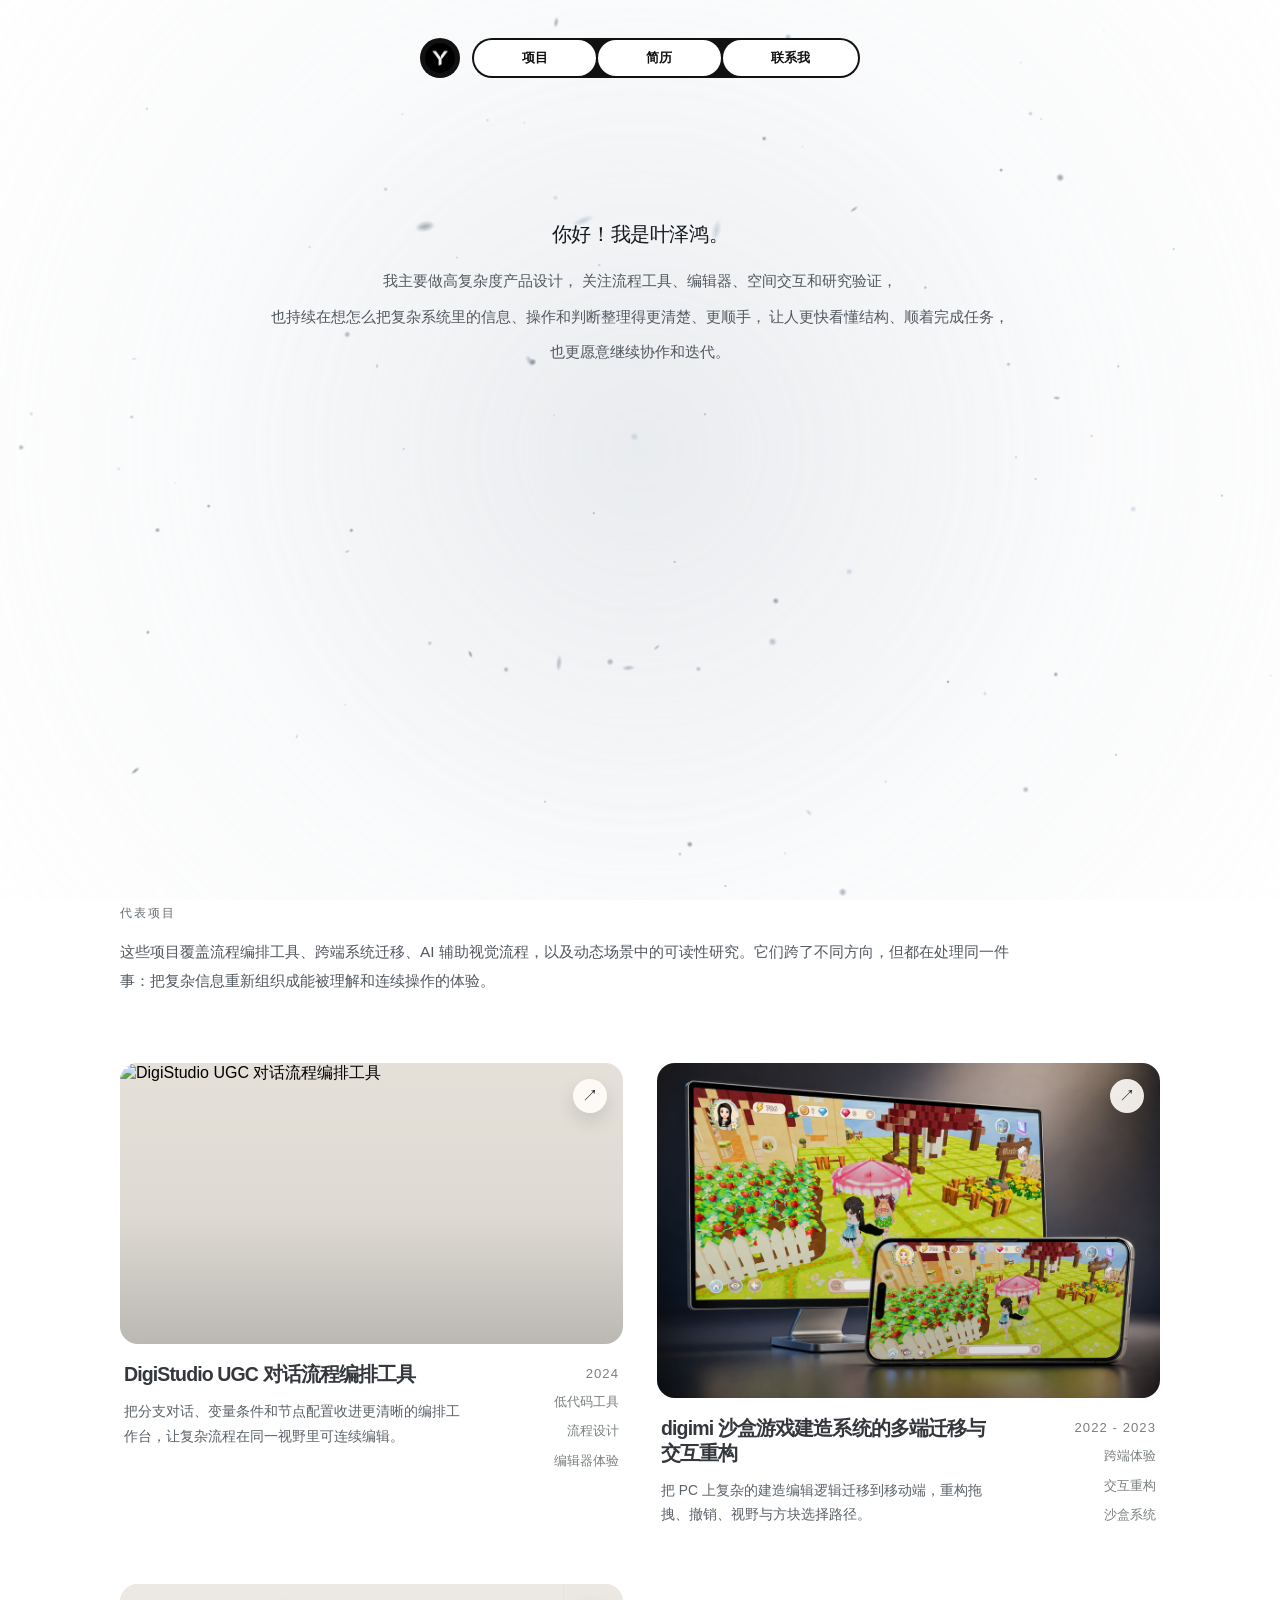
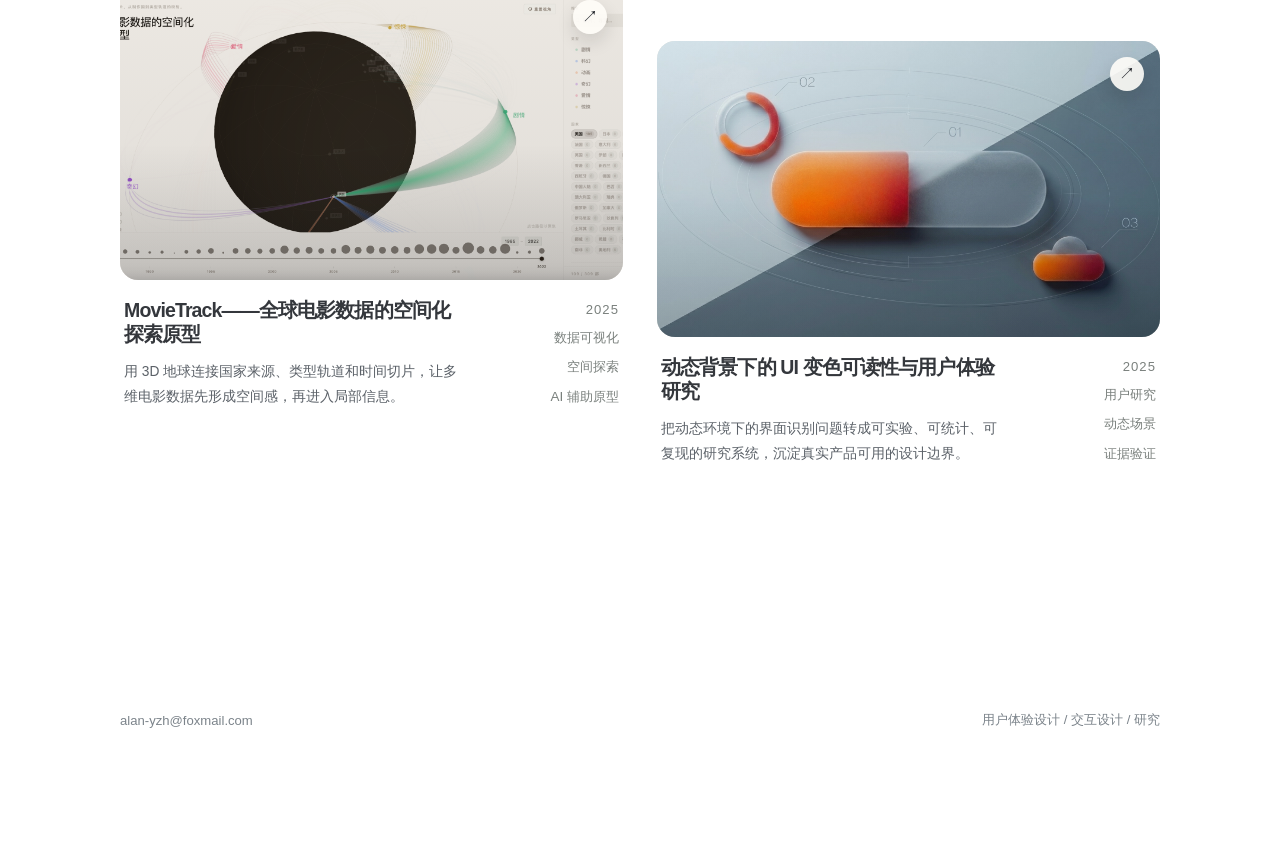
==== commit 6004e454: "update 否定句式改了 pdf 页面改了" ====
--- a/index.html
+++ b/index.html
@@ -55,7 +55,7 @@
           <div>
             <p class="work-kicker">代表项目</p>
             <h2>
-              这些项目覆盖流程编排工具、跨端系统迁移、AI 辅助视觉流程，以及动态场景中的可读性研究。共同点不是行业，而是它们都需要把复杂信息重新组织成能被理解和连续操作的体验。
+              这些项目覆盖流程编排工具、跨端系统迁移、AI 辅助视觉流程，以及动态场景中的可读性研究。它们跨了不同方向，但都在处理同一件事：把复杂信息重新组织成能被理解和连续操作的体验。
             </h2>
           </div>
         </div>
